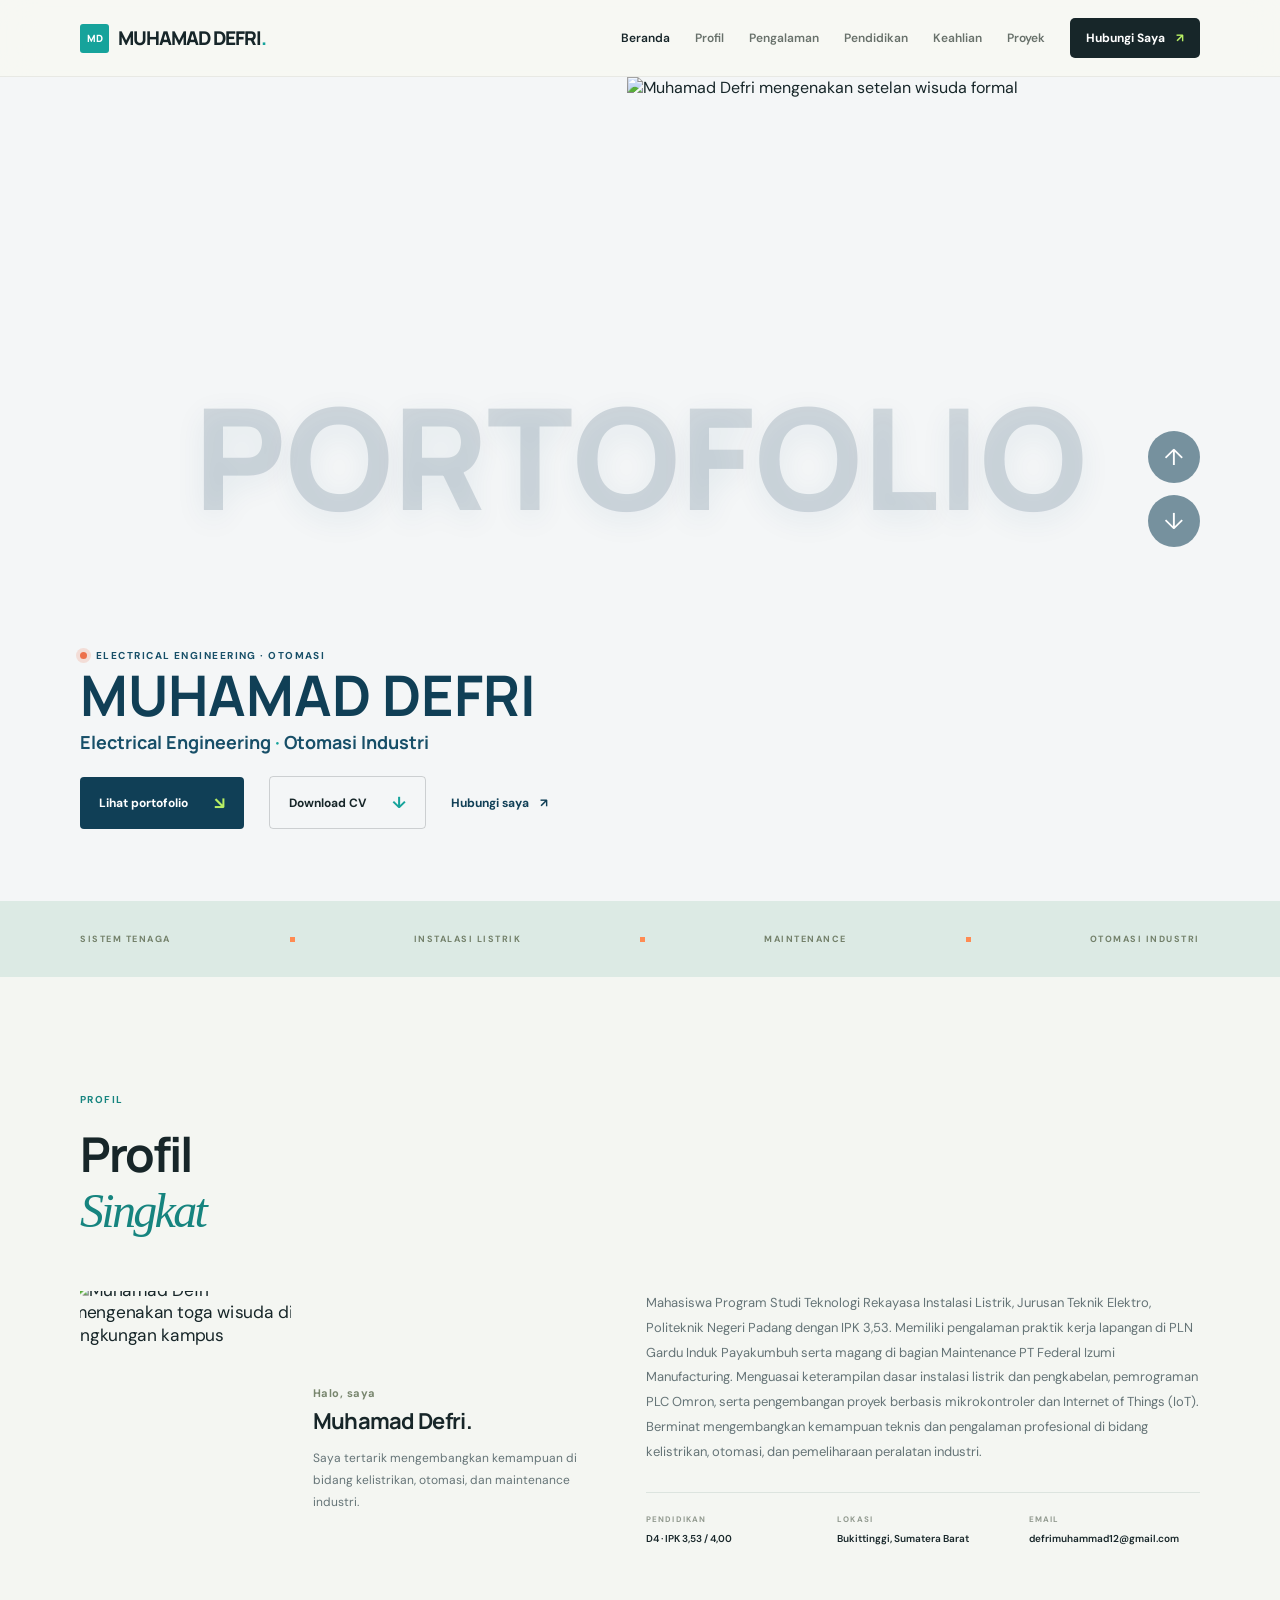
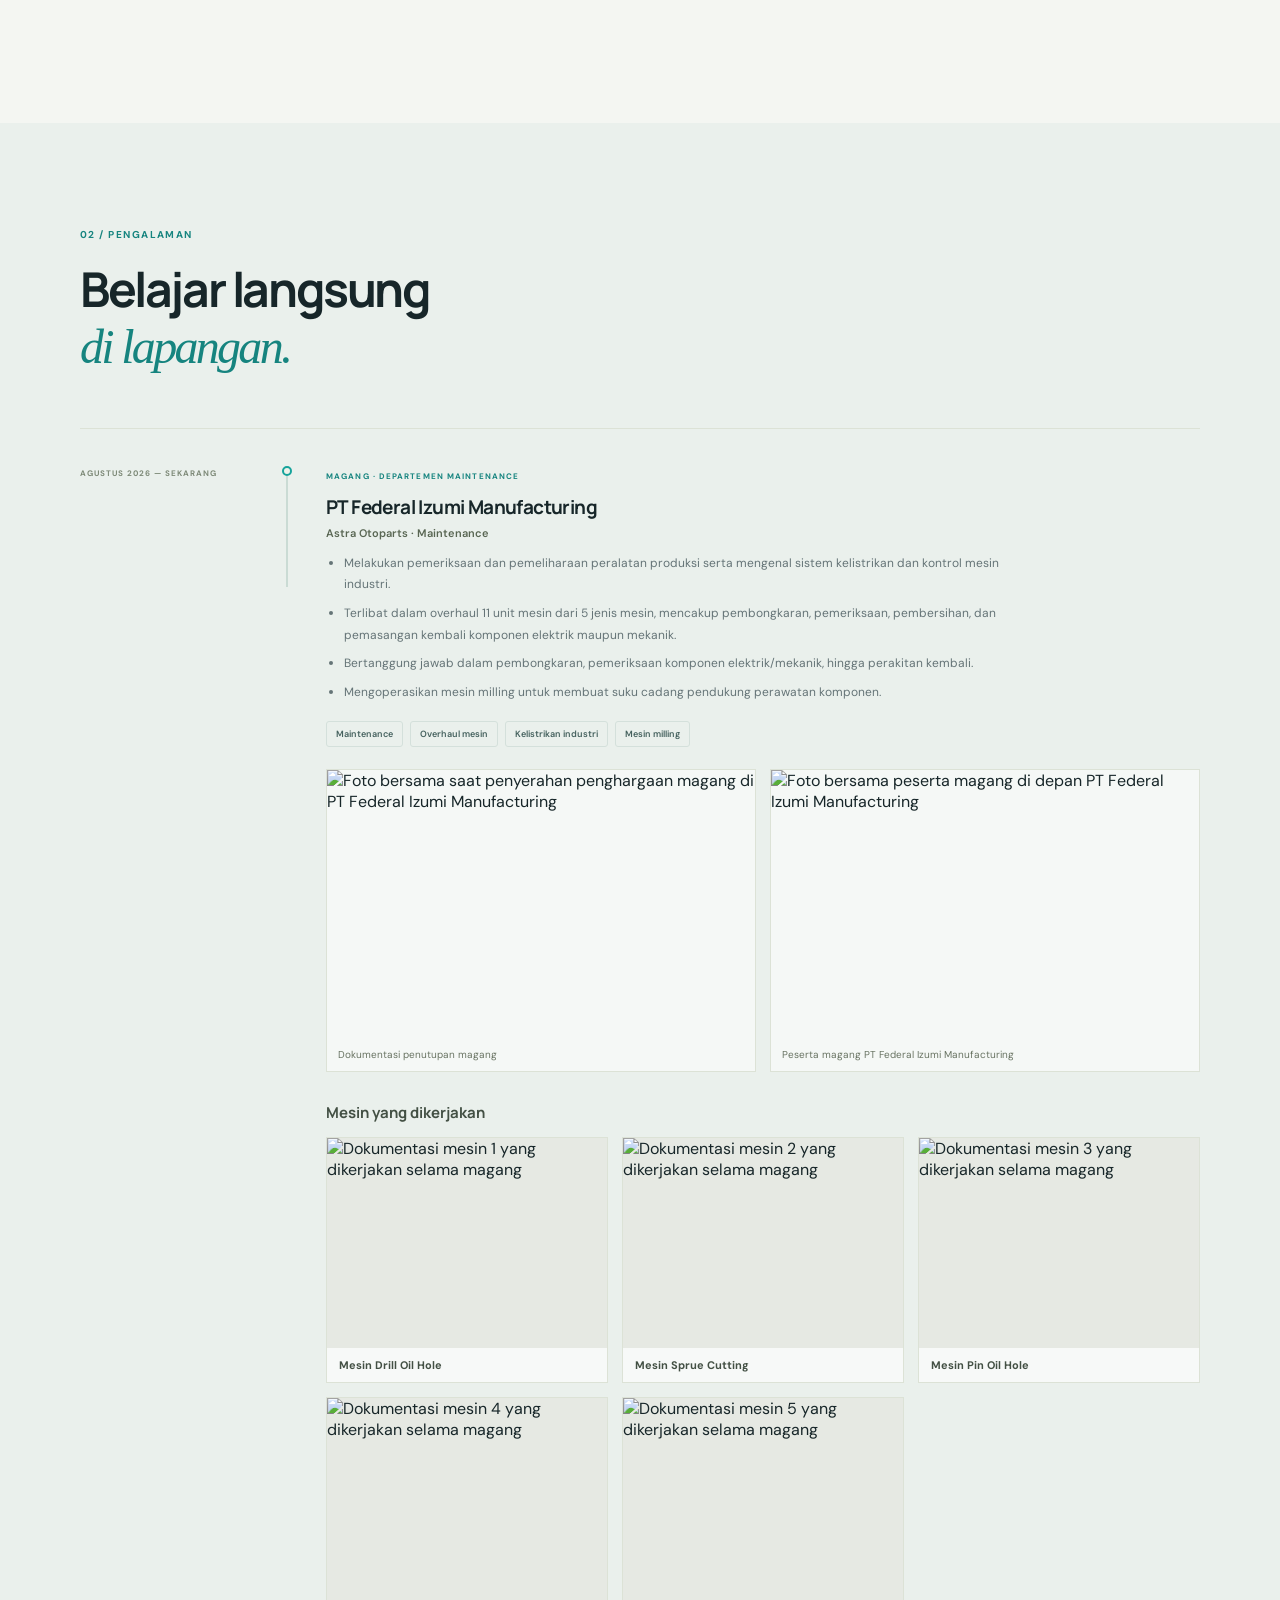
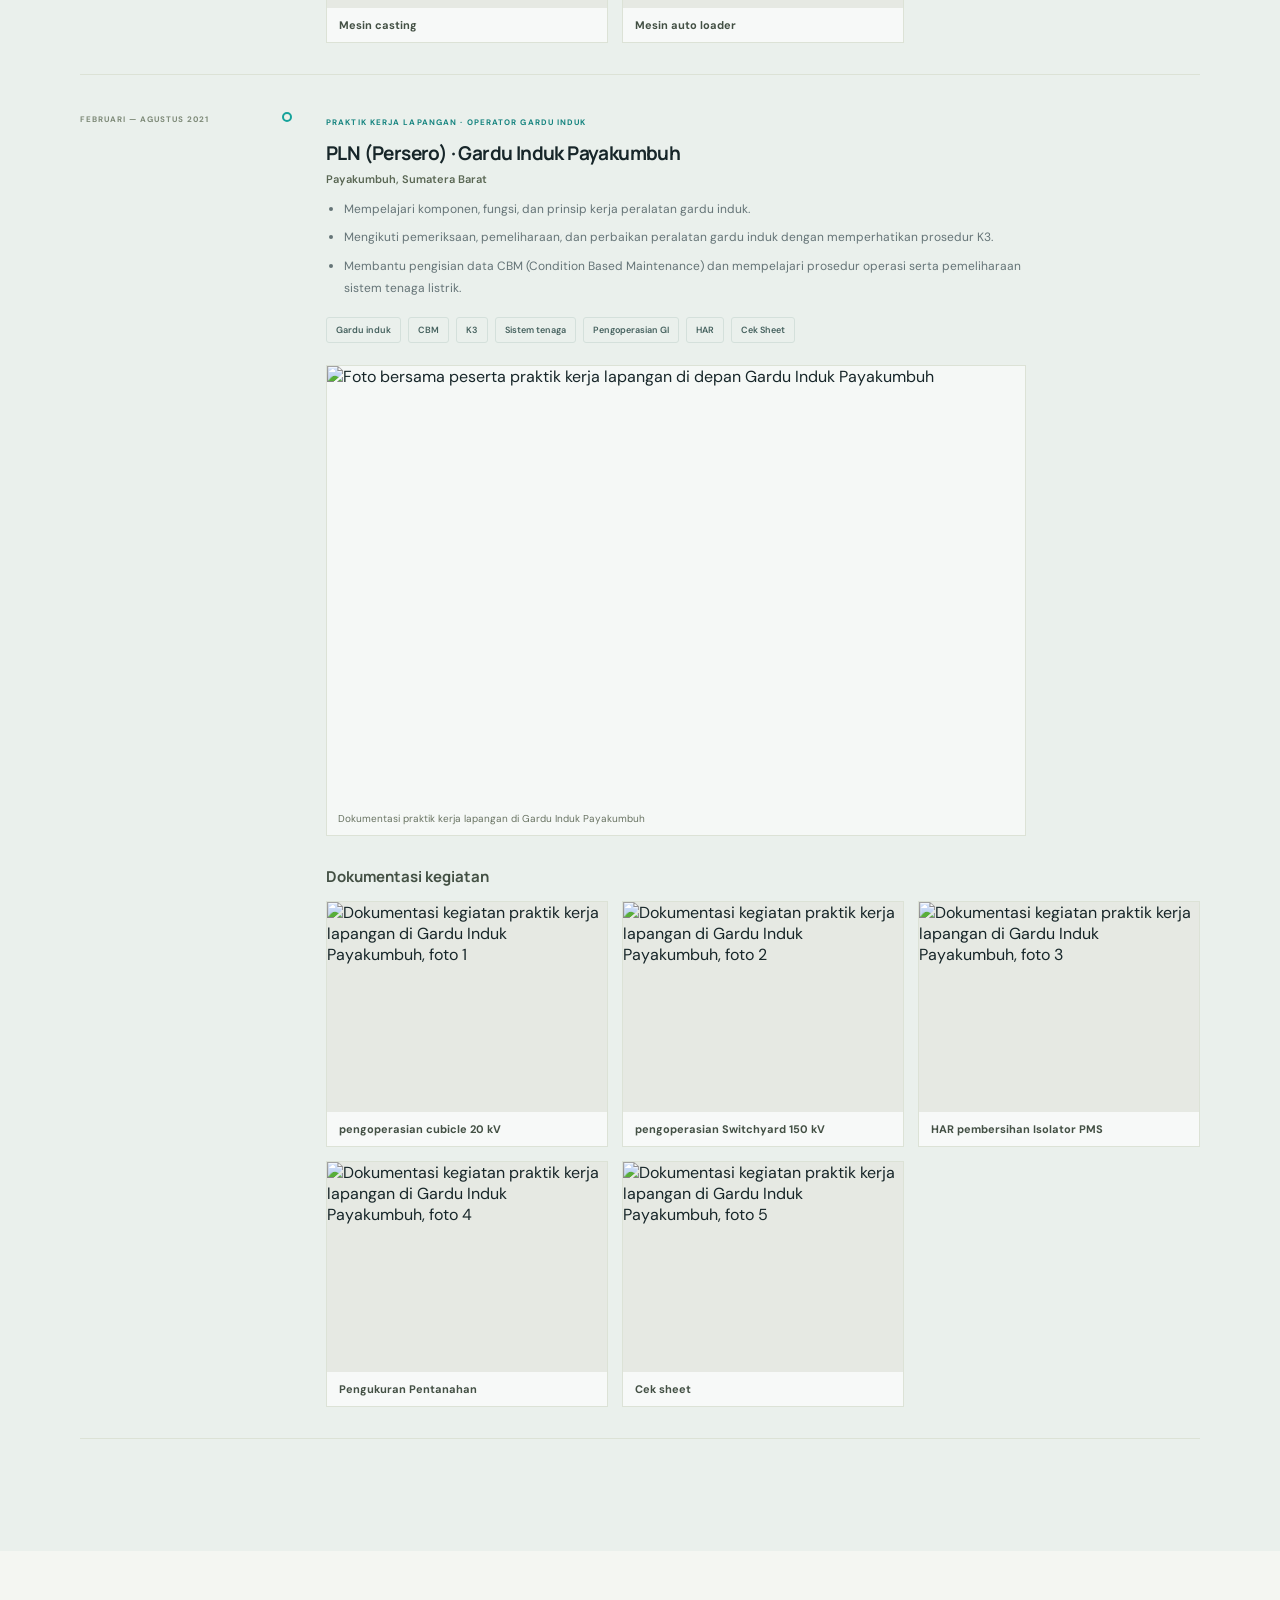
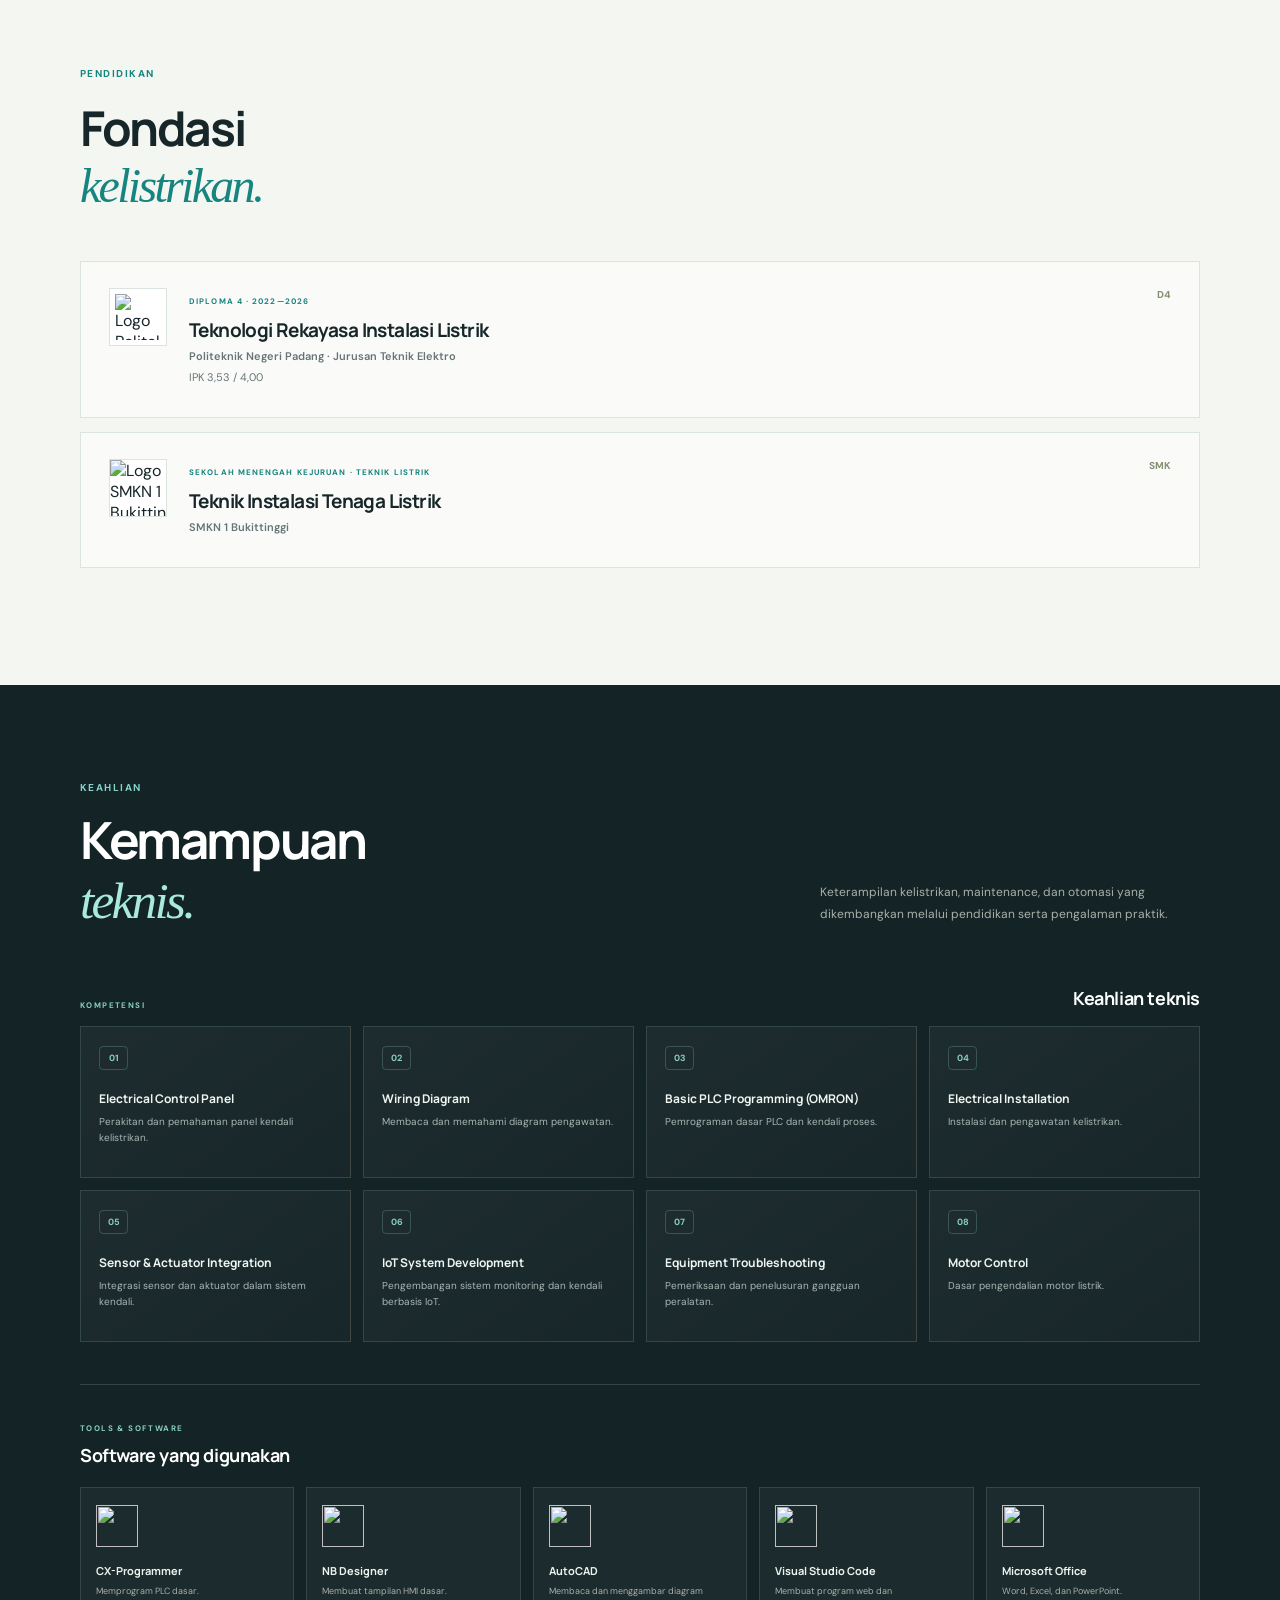
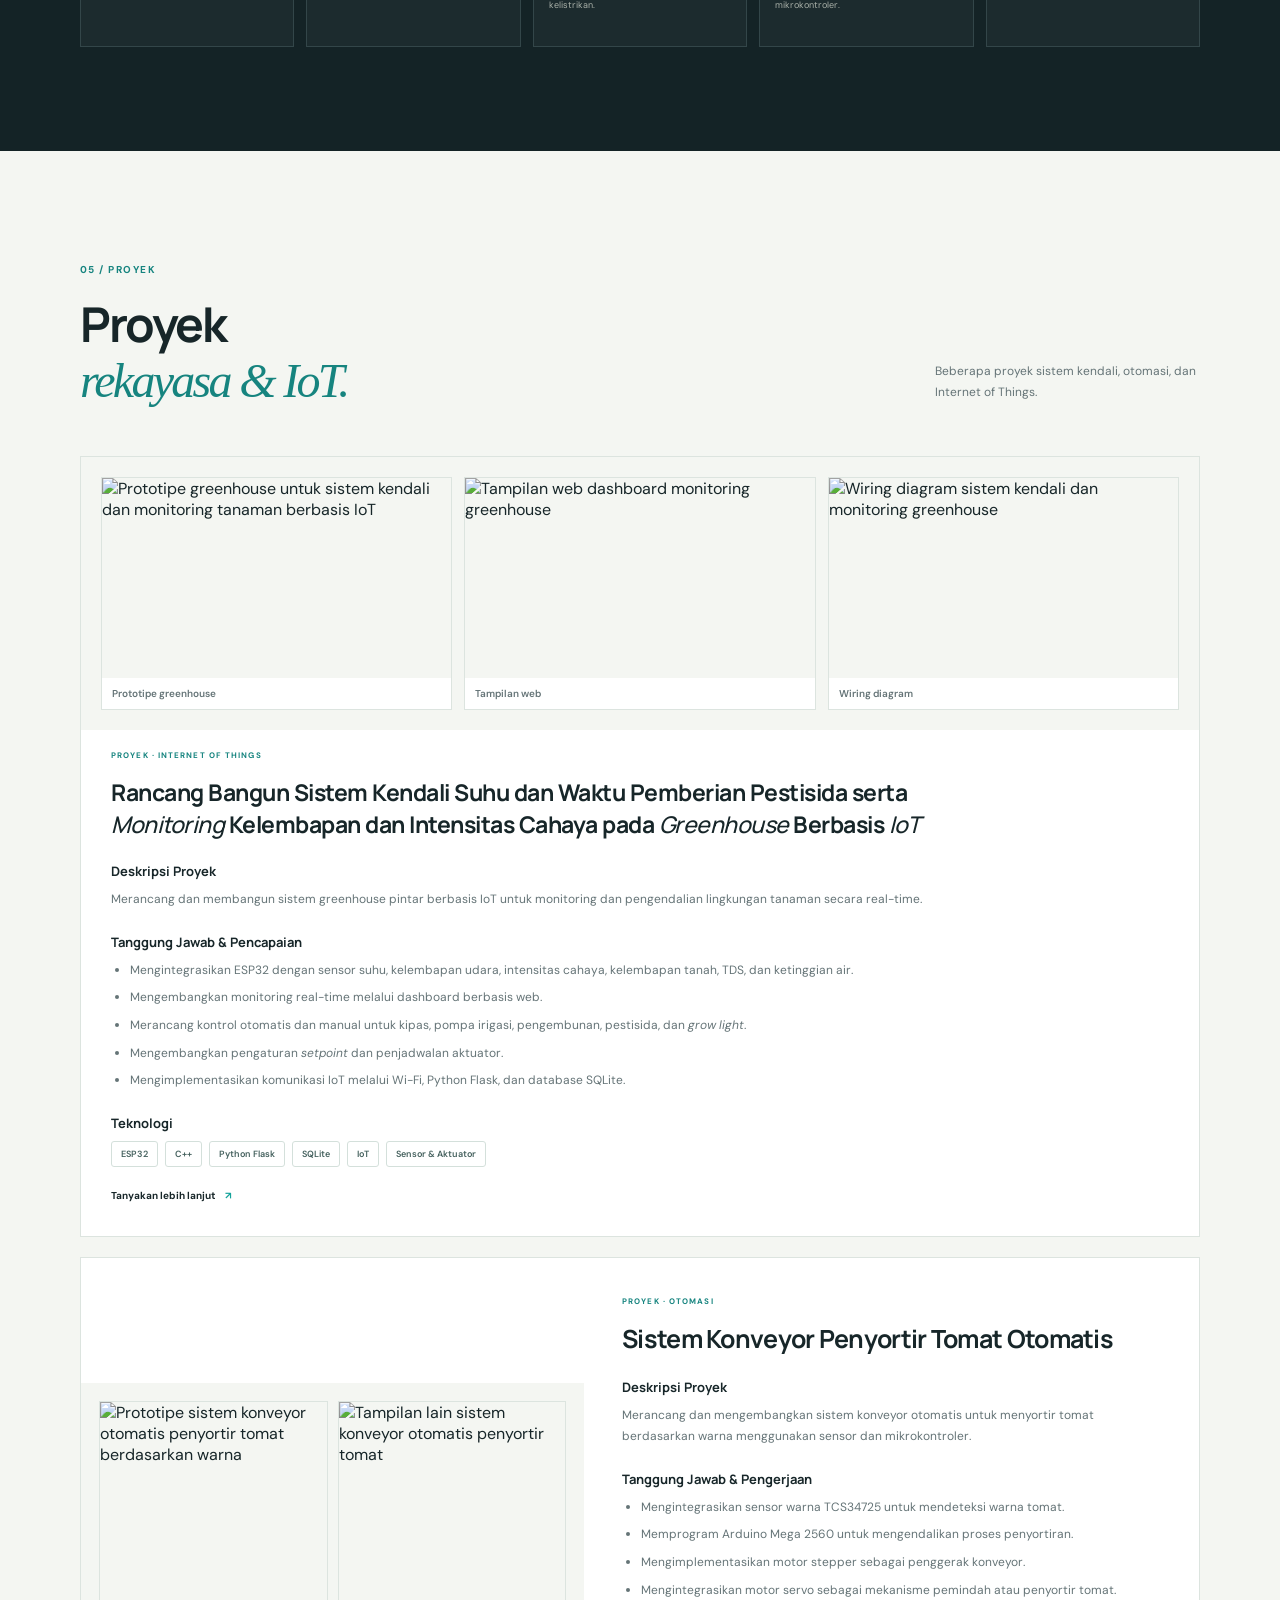
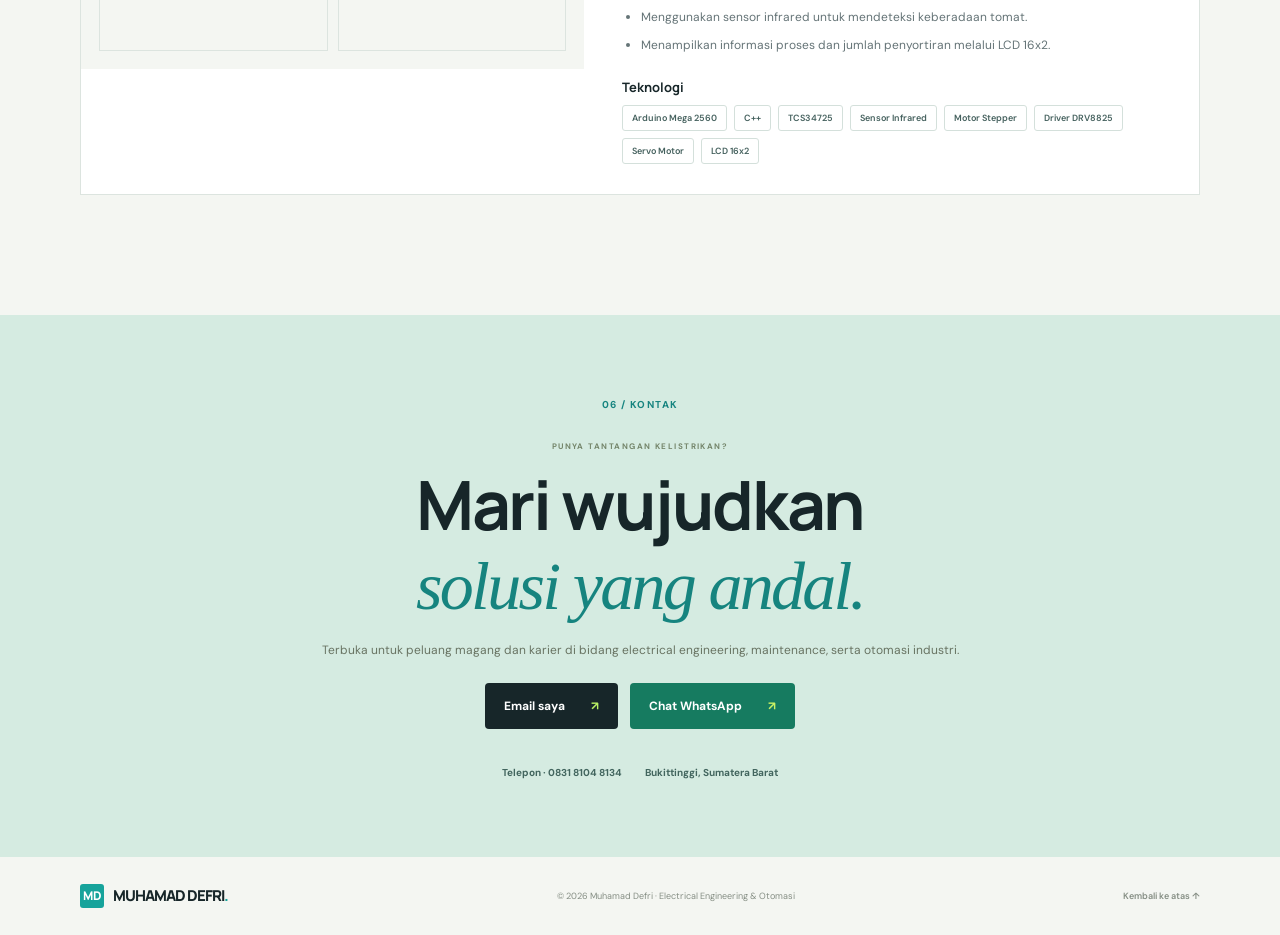
==== index.html @ bce2f865 "Add files via upload" ====
<!DOCTYPE html>
<html lang="id">
<head>
    <meta charset="UTF-8">
    <meta name="viewport" content="width=device-width, initial-scale=1.0">
    <meta name="description" content="Portofolio Muhamad Defri, mahasiswa Teknologi Rekayasa Instalasi Listrik dengan pengalaman di sistem tenaga dan maintenance industri.">
    <meta name="theme-color" content="#f4f6f2">
    <title>Muhamad Defri | Electrical Engineering & Otomasi</title>
    <link rel="preconnect" href="https://fonts.googleapis.com">
    <link rel="preconnect" href="https://fonts.gstatic.com" crossorigin>
    <link href="https://fonts.googleapis.com/css2?family=DM+Sans:wght@400;500;600;700&family=Manrope:wght@400;500;600;700;800&display=swap" rel="stylesheet">
    <link rel="stylesheet" href="style.css">
</head>
<body>
    <header class="site-header">
        <nav class="nav container" aria-label="Navigasi utama">
            <a class="brand" href="#beranda" aria-label="Muhamad Defri, beranda">
                <span class="brand-mark">MD</span>
                <span>MUHAMAD DEFRI<span class="brand-dot">.</span></span>
            </a>
            <button class="menu-toggle" type="button" aria-label="Buka menu" aria-expanded="false" aria-controls="nav-links">
                <span></span><span></span>
            </button>
            <div class="nav-links" id="nav-links">
                <a class="nav-link active" href="#beranda">Beranda</a>
                <a class="nav-link" href="#profil">Profil</a>
                <a class="nav-link" href="#pengalaman">Pengalaman</a>
                <a class="nav-link" href="#pendidikan">Pendidikan</a>
                <a class="nav-link" href="#keahlian">Keahlian</a>
                <a class="nav-link" href="#proyek">Proyek</a>
                <a class="nav-contact" href="#kontak">Hubungi Saya <span aria-hidden="true">↗</span></a>
            </div>
        </nav>
    </header>

    <main>
        <section class="hero section-anchor" id="beranda">
            <div class="hero-photo">
                <img class="hero-portrait" src="assets/muhamad-defri-beranda.png" alt="Muhamad Defri mengenakan setelan wisuda formal">
            </div>
            <span class="hero-portfolio-word" aria-hidden="true">PORTOFOLIO</span>
            <div class="container hero-grid">
                <div class="hero-copy">
                    <span class="eyebrow"><span class="status-dot"></span> ELECTRICAL ENGINEERING · OTOMASI</span>
                    <h1>Muhamad Defri</h1>
                    <p class="hero-role">Electrical Engineering <span>·</span> Otomasi Industri</p>
                    <div class="hero-actions">
                        <a class="button button-dark" href="#proyek">Lihat portofolio <span aria-hidden="true">↘</span></a>
                        <a class="button button-cv" href="assets/CV-Muhamad-Defri.pdf" download="CV-Muhamad-Defri.pdf">Download CV <span aria-hidden="true">↓</span></a>
                        <a class="text-link" href="mailto:defrimuhammad12@gmail.com">Hubungi saya <span aria-hidden="true">↗</span></a>
                    </div>
                </div>
            </div>
            <nav class="hero-controls" aria-label="Navigasi halaman">
                <a href="#beranda" aria-label="Kembali ke atas">↑</a>
                <a href="#profil" aria-label="Lanjut ke profil">↓</a>
            </nav>
        </section>

        <section class="intro-strip" aria-label="Ringkasan portfolio">
            <div class="container strip-content">
                <span>SISTEM TENAGA</span><i></i><span>INSTALASI LISTRIK</span><i></i><span>MAINTENANCE</span><i></i><span>OTOMASI INDUSTRI</span>
            </div>
        </section>

        <section class="content-section container section-anchor" id="profil">
            <div class="section-heading">
                <span class="section-index"> PROFIL</span>
                <h2>Profil<br><span>Singkat</span></h2>
            </div>
            <div class="about-content">
                <div class="about-intro">
                    <div class="about-portrait-frame">
                        <img class="about-portrait" src="assets/muhamad-defri-profil.png" alt="Muhamad Defri mengenakan toga wisuda di lingkungan kampus" loading="lazy">
                    </div>
                    <div>
                        <span class="about-greeting">Halo, saya</span>
                        <p class="about-lead">Muhamad Defri.</p>
                        <p class="about-intro-copy">Saya tertarik mengembangkan kemampuan di bidang kelistrikan, otomasi, dan maintenance industri.</p>
                    </div>
                </div>
                <div class="about-details">
                    <p>Mahasiswa Program Studi Teknologi Rekayasa Instalasi Listrik, Jurusan Teknik Elektro, Politeknik Negeri Padang dengan IPK 3,53. Memiliki pengalaman praktik kerja lapangan di PLN Gardu Induk Payakumbuh serta magang di bagian Maintenance PT Federal Izumi Manufacturing. Menguasai keterampilan dasar instalasi listrik dan pengkabelan, pemrograman PLC Omron, serta pengembangan proyek berbasis mikrokontroler dan Internet of Things (IoT). Berminat mengembangkan kemampuan teknis dan pengalaman profesional di bidang kelistrikan, otomasi, dan pemeliharaan peralatan industri.</p>
                    <div class="about-facts">
                        <div><span>PENDIDIKAN</span><strong>D4 · IPK 3,53 / 4,00</strong></div>
                        <div><span>LOKASI</span><strong>Bukittinggi, Sumatera Barat</strong></div>
                        <div><span>EMAIL</span><a href="mailto:defrimuhammad12@gmail.com">defrimuhammad12@gmail.com</a></div>
                    </div>
                </div>
            </div>
        </section>

        <section class="timeline-section section-anchor" id="pengalaman">
            <div class="container">
                <div class="section-heading">
                    <span class="section-index">02 / PENGALAMAN</span>
                    <h2>Belajar langsung<br><span>di lapangan.</span></h2>
                </div>
                <div class="timeline">
                    <article class="timeline-item">
                        <span class="timeline-date">AGUSTUS 2026 — SEKARANG</span>
                        <div class="timeline-marker"></div>
                        <div class="timeline-copy">
                            <span class="timeline-type">MAGANG · DEPARTEMEN MAINTENANCE</span>
                            <h3>PT Federal Izumi Manufacturing</h3>
                            <p class="timeline-company">Astra Otoparts · Maintenance</p>
                            <ul class="experience-list">
                                <li>Melakukan pemeriksaan dan pemeliharaan peralatan produksi serta mengenal sistem kelistrikan dan kontrol mesin industri.</li>
                                <li>Terlibat dalam overhaul 11 unit mesin dari 5 jenis mesin, mencakup pembongkaran, pemeriksaan, pembersihan, dan pemasangan kembali komponen elektrik maupun mekanik.</li>
                                <li>Bertanggung jawab dalam pembongkaran, pemeriksaan komponen elektrik/mekanik, hingga perakitan kembali.</li>
                                <li>Mengoperasikan mesin milling untuk membuat suku cadang pendukung perawatan komponen.</li>
                            </ul>
                            <div class="tag-list"><span>Maintenance</span><span>Overhaul mesin</span><span>Kelistrikan industri</span><span>Mesin milling</span></div>
                            <div class="internship-gallery" aria-label="Dokumentasi magang di PT Federal Izumi Manufacturing">
                                <figure>
                                    <img src="assets/federal-izumi-internship-award.png" alt="Foto bersama saat penyerahan penghargaan magang di PT Federal Izumi Manufacturing" loading="lazy">
                                    <figcaption>Dokumentasi penutupan magang</figcaption>
                                </figure>
                                <figure>
                                    <img src="assets/federal-izumi-internship-team.png" alt="Foto bersama peserta magang di depan PT Federal Izumi Manufacturing" loading="lazy">
                                    <figcaption>Peserta magang PT Federal Izumi Manufacturing</figcaption>
                                </figure>
                            </div>
                            <div class="machine-gallery">
                                <h4>Mesin yang dikerjakan</h4>
                                <div class="machine-gallery-grid">
                                    <figure>
                                        <img src="assets/mesin-magang-1.png" alt="Dokumentasi mesin 1 yang dikerjakan selama magang" loading="lazy">
                                        <figcaption>Mesin Drill Oil Hole</figcaption>
                                    </figure>
                                    <figure>
                                        <img src="assets/mesin-magang-2.png" alt="Dokumentasi mesin 2 yang dikerjakan selama magang" loading="lazy">
                                        <figcaption>Mesin Sprue Cutting</figcaption>
                                    </figure>
                                    <figure>
                                        <img src="assets/mesin-magang-3.png" alt="Dokumentasi mesin 3 yang dikerjakan selama magang" loading="lazy">
                                        <figcaption>Mesin Pin Oil Hole</figcaption>
                                    </figure>
                                    <figure>
                                        <img src="assets/mesin-magang-4.png" alt="Dokumentasi mesin 4 yang dikerjakan selama magang" loading="lazy">
                                        <figcaption>Mesin casting</figcaption>
                                    </figure>
                                    <figure>
                                        <img src="assets/mesin-magang-5.png" alt="Dokumentasi mesin 5 yang dikerjakan selama magang" loading="lazy">
                                        <figcaption>Mesin auto loader</figcaption>
                                    </figure>
                                </div>
                            </div>
                        </div>
                    </article>
                    <article class="timeline-item">
                        <span class="timeline-date">FEBRUARI — AGUSTUS 2021</span>
                        <div class="timeline-marker"></div>
                        <div class="timeline-copy">
                            <span class="timeline-type">PRAKTIK KERJA LAPANGAN · OPERATOR GARDU INDUK</span>
                            <h3>PLN (Persero) · Gardu Induk Payakumbuh</h3>
                            <p class="timeline-company">Payakumbuh, Sumatera Barat</p>
                            <ul class="experience-list">
                                <li>Mempelajari komponen, fungsi, dan prinsip kerja peralatan gardu induk.</li>
                                <li>Mengikuti pemeriksaan, pemeliharaan, dan perbaikan peralatan gardu induk dengan memperhatikan prosedur K3.</li>
                                <li>Membantu pengisian data CBM (Condition Based Maintenance) dan mempelajari prosedur operasi serta pemeliharaan sistem tenaga listrik.</li>
                            </ul>
                            <div class="tag-list"><span>Gardu induk</span><span>CBM</span><span>K3</span><span>Sistem tenaga</span><span>Pengoperasian GI</span><span>HAR</span><span>Cek Sheet</span></div>
                            <div class="internship-gallery internship-gallery-single" aria-label="Dokumentasi praktik kerja lapangan di Gardu Induk Payakumbuh">
                                <figure>
                                    <img src="assets/magang-gardu-induk-payakumbuh.png" alt="Foto bersama peserta praktik kerja lapangan di depan Gardu Induk Payakumbuh" loading="lazy">
                                    <figcaption>Dokumentasi praktik kerja lapangan di Gardu Induk Payakumbuh</figcaption>
                                </figure>
                            </div>
                            <div class="machine-gallery">
                                <h4>Dokumentasi kegiatan</h4>
                                <div class="machine-gallery-grid">
                                    <figure>
                                        <img src="assets/magang-gardu-induk-kegiatan-1.jpg" alt="Dokumentasi kegiatan praktik kerja lapangan di Gardu Induk Payakumbuh, foto 1" loading="lazy">
                                        <figcaption>pengoperasian cubicle 20 kV</figcaption>
                                    </figure>
                                    <figure>
                                        <img src="assets/magang-gardu-induk-kegiatan-2.png" alt="Dokumentasi kegiatan praktik kerja lapangan di Gardu Induk Payakumbuh, foto 2" loading="lazy">
                                        <figcaption>pengoperasian Switchyard 150 kV</figcaption>
                                    </figure>
                                    <figure>
                                        <img src="assets/magang-gardu-induk-kegiatan-3.png" alt="Dokumentasi kegiatan praktik kerja lapangan di Gardu Induk Payakumbuh, foto 3" loading="lazy">
                                        <figcaption>HAR pembersihan Isolator PMS </figcaption>
                                    </figure>
                                    <figure>
                                        <img src="assets/magang-gardu-induk-kegiatan-4.jpg" alt="Dokumentasi kegiatan praktik kerja lapangan di Gardu Induk Payakumbuh, foto 4" loading="lazy">
                                        <figcaption>Pengukuran Pentanahan</figcaption>
                                    </figure>
                                    <figure>
                                        <img src="assets/magang-gardu-induk-kegiatan-5.png" alt="Dokumentasi kegiatan praktik kerja lapangan di Gardu Induk Payakumbuh, foto 5" loading="lazy">
                                        <figcaption>Cek sheet </figcaption>
                                    </figure>
                                </div>
                            </div>
                        </div>
                    </article>
                </div>
            </div>
        </section>

        <section class="content-section container education-section section-anchor" id="pendidikan">
            <div class="section-heading">
                <span class="section-index"> PENDIDIKAN</span>
                <h2>Fondasi<br><span>kelistrikan.</span></h2>
            </div>
            <article class="education-card">
                <img class="education-logo education-logo-pnp" src="assets/logo-pnp.png" alt="Logo Politeknik Negeri Padang" loading="lazy">
                <div class="education-card-content">
                    <span class="timeline-type">DIPLOMA 4 · 2022—2026</span>
                    <h3>Teknologi Rekayasa Instalasi Listrik</h3>
                    <p class="timeline-company">Politeknik Negeri Padang · Jurusan Teknik Elektro</p>
                    <p>IPK 3,53 / 4,00</p>
                </div>
                <span class="education-year">D4</span>
            </article>
            <article class="education-card">
                <img class="education-logo education-logo-smk" src="assets/logo-smkn-1-bukittinggi.png" alt="Logo SMKN 1 Bukittinggi" loading="lazy">
                <div class="education-card-content">
                    <span class="timeline-type">SEKOLAH MENENGAH KEJURUAN · TEKNIK LISTRIK</span>
                    <h3>Teknik Instalasi Tenaga Listrik</h3>
                    <p class="timeline-company">SMKN 1 Bukittinggi</p>
                </div>
                <span class="education-year">SMK</span>
            </article>
        </section>

        <section class="skills-section section-anchor" id="keahlian">
            <div class="container skills-layout">
                <div class="section-heading">
                    <span class="section-index">KEAHLIAN</span>
                    <h2>Kemampuan<br><span>teknis.</span></h2>
                    <p class="skills-intro">Keterampilan kelistrikan, maintenance, dan otomasi yang dikembangkan melalui pendidikan serta pengalaman praktik.</p>
                </div>
                <div class="skills-category">
                    <div class="skills-category-heading">
                        <span class="software-kicker">KOMPETENSI</span>
                        <h3>Keahlian teknis</h3>
                    </div>
                <div class="skills-grid">
                    <article class="skill-card"><span class="skill-number">01</span><div><h3>Electrical Control Panel</h3><p>Perakitan dan pemahaman panel kendali kelistrikan.</p></div></article>
                    <article class="skill-card"><span class="skill-number">02</span><div><h3>Wiring Diagram</h3><p>Membaca dan memahami diagram pengawatan.</p></div></article>
                    <article class="skill-card"><span class="skill-number">03</span><div><h3>Basic PLC Programming (OMRON)</h3><p>Pemrograman dasar PLC dan kendali proses.</p></div></article>
                    <article class="skill-card"><span class="skill-number">04</span><div><h3>Electrical Installation</h3><p>Instalasi dan pengawatan kelistrikan.</p></div></article>
                    <article class="skill-card"><span class="skill-number">05</span><div><h3>Sensor &amp; Actuator Integration</h3><p>Integrasi sensor dan aktuator dalam sistem kendali.</p></div></article>
                    <article class="skill-card"><span class="skill-number">06</span><div><h3>IoT System Development</h3><p>Pengembangan sistem monitoring dan kendali berbasis IoT.</p></div></article>
                    <article class="skill-card"><span class="skill-number">07</span><div><h3>Equipment Troubleshooting</h3><p>Pemeriksaan dan penelusuran gangguan peralatan.</p></div></article>
                    <article class="skill-card"><span class="skill-number">08</span><div><h3>Motor Control</h3><p>Dasar pengendalian motor listrik.</p></div></article>
                </div>
                </div>
                <div class="software-section">
                    <span class="software-kicker">TOOLS &amp; SOFTWARE</span>
                    <h3>Software yang digunakan</h3>
                    <div class="software-tools-grid">
                        <article class="software-card">
                            <img src="assets/software-cx-programmer.svg" alt="" aria-hidden="true" loading="lazy">
                            <h4>CX-Programmer</h4>
                            <p>Memprogram PLC dasar.</p>
                        </article>
                        <article class="software-card">
                            <img src="assets/software-nb-designer.svg" alt="" aria-hidden="true" loading="lazy">
                            <h4>NB Designer</h4>
                            <p>Membuat tampilan HMI dasar.</p>
                        </article>
                        <article class="software-card">
                            <img src="assets/software-autocad.svg" alt="" aria-hidden="true" loading="lazy">
                            <h4>AutoCAD</h4>
                            <p>Membaca dan menggambar diagram kelistrikan.</p>
                        </article>
                        <article class="software-card">
                            <img src="assets/software-vscode.svg" alt="" aria-hidden="true" loading="lazy">
                            <h4>Visual Studio Code</h4>
                            <p>Membuat program web dan mikrokontroler.</p>
                        </article>
                        <article class="software-card">
                            <img src="assets/software-microsoft-office.svg" alt="" aria-hidden="true" loading="lazy">
                            <h4>Microsoft Office</h4>
                            <p>Word, Excel, dan PowerPoint.</p>
                        </article>
                    </div>
                </div>
            </div>
        </section>

        <section class="content-section container projects-section section-anchor" id="proyek">
            <div class="projects-heading">
                <div class="section-heading">
                    <span class="section-index">05 / PROYEK</span>
                    <h2>Proyek<br><span>rekayasa & IoT.</span></h2>
                </div>
                <p>Beberapa proyek sistem kendali, otomasi, dan Internet of Things.</p>
            </div>
            <article class="project-card project-card-greenhouse">
                <div class="project-photo-gallery" aria-label="Dokumentasi proyek greenhouse berbasis IoT">
                    <figure>
                        <img src="assets/proyek-greenhouse-iot.png" alt="Prototipe greenhouse untuk sistem kendali dan monitoring tanaman berbasis IoT" loading="lazy">
                        <figcaption>Prototipe greenhouse</figcaption>
                    </figure>
                    <figure>
                        <img src="assets/proyek-greenhouse-dashboard.png" alt="Tampilan web dashboard monitoring greenhouse" loading="lazy">
                        <figcaption>Tampilan web</figcaption>
                    </figure>
                    <figure>
                        <img src="assets/proyek-greenhouse-wiring-diagram.png" alt="Wiring diagram sistem kendali dan monitoring greenhouse" loading="lazy">
                        <figcaption>Wiring diagram</figcaption>
                    </figure>
                </div>
                <div class="project-info">
                    <span class="timeline-type">PROYEK · INTERNET OF THINGS</span>
                    <h3 class="project-title-long">Rancang Bangun Sistem Kendali Suhu dan Waktu Pemberian Pestisida serta <em>Monitoring</em> Kelembapan dan Intensitas Cahaya pada <em>Greenhouse</em> Berbasis <em>IoT</em></h3>
                    <h4 class="project-detail-heading">Deskripsi Proyek</h4>
                    <p class="project-description">Merancang dan membangun sistem greenhouse pintar berbasis IoT untuk monitoring dan pengendalian lingkungan tanaman secara real-time.</p>
                    <h4 class="project-detail-heading">Tanggung Jawab &amp; Pencapaian</h4>
                    <ul class="project-responsibilities">
                        <li>Mengintegrasikan ESP32 dengan sensor suhu, kelembapan udara, intensitas cahaya, kelembapan tanah, TDS, dan ketinggian air.</li>
                        <li>Mengembangkan monitoring real-time melalui dashboard berbasis web.</li>
                        <li>Merancang kontrol otomatis dan manual untuk kipas, pompa irigasi, pengembunan, pestisida, dan <em>grow light</em>.</li>
                        <li>Mengembangkan pengaturan <em>setpoint</em> dan penjadwalan aktuator.</li>
                        <li>Mengimplementasikan komunikasi IoT melalui Wi-Fi, Python Flask, dan database SQLite.</li>
                    </ul>
                    <h4 class="project-detail-heading">Teknologi</h4>
                    <div class="tag-list"><span>ESP32</span><span>C++</span><span>Python Flask</span><span>SQLite</span><span>IoT</span><span>Sensor &amp; Aktuator</span></div>
                    <a class="project-link" href="mailto:defrimuhammad12@gmail.com">Tanyakan lebih lanjut <span aria-hidden="true">↗</span></a>
                </div>
            </article>
            <article class="project-card project-card-conveyor">
                <div class="project-photo-gallery" aria-label="Dokumentasi proyek conveyor pemisah tomat">
                    <img src="assets/proyek-conveyor-tomat-1.png" alt="Prototipe sistem konveyor otomatis penyortir tomat berdasarkan warna" loading="lazy">
                    <img src="assets/proyek-conveyor-tomat-2.png" alt="Tampilan lain sistem konveyor otomatis penyortir tomat" loading="lazy">
                </div>
                <div class="project-info">
                    <span class="timeline-type">PROYEK · OTOMASI</span>
                    <h3>Sistem Konveyor Penyortir Tomat Otomatis</h3>
                    <h4 class="project-detail-heading">Deskripsi Proyek</h4>
                    <p class="project-description">Merancang dan mengembangkan sistem konveyor otomatis untuk menyortir tomat berdasarkan warna menggunakan sensor dan mikrokontroler.</p>
                    <h4 class="project-detail-heading">Tanggung Jawab &amp; Pengerjaan</h4>
                    <ul class="project-responsibilities">
                        <li>Mengintegrasikan sensor warna TCS34725 untuk mendeteksi warna tomat.</li>
                        <li>Memprogram Arduino Mega 2560 untuk mengendalikan proses penyortiran.</li>
                        <li>Mengimplementasikan motor stepper sebagai penggerak konveyor.</li>
                        <li>Mengintegrasikan motor servo sebagai mekanisme pemindah atau penyortir tomat.</li>
                        <li>Menggunakan sensor infrared untuk mendeteksi keberadaan tomat.</li>
                        <li>Menampilkan informasi proses dan jumlah penyortiran melalui LCD 16x2.</li>
                    </ul>
                    <h4 class="project-detail-heading">Teknologi</h4>
                    <div class="tag-list"><span>Arduino Mega 2560</span><span>C++</span><span>TCS34725</span><span>Sensor Infrared</span><span>Motor Stepper</span><span>Driver DRV8825</span><span>Servo Motor</span><span>LCD 16x2</span></div>
                </div>
            </article>
        </section>

        <section class="contact-section section-anchor" id="kontak">
            <div class="container contact-inner">
                <span class="section-index">06 / KONTAK</span>
                <p class="contact-kicker">PUNYA TANTANGAN KELISTRIKAN?</p>
                <h2>Mari wujudkan<br><span>solusi yang andal.</span></h2>
                <p class="contact-description">Terbuka untuk peluang magang dan karier di bidang electrical engineering, maintenance, serta otomasi industri.</p>
                <div class="contact-actions">
                    <a class="button button-light" href="mailto:defrimuhammad12@gmail.com">Email saya <span aria-hidden="true">↗</span></a>
                    <a class="button button-whatsapp" href="https://wa.me/6283181048134?text=Halo%20Muhamad%20Defri%2C%20saya%20menghubungi%20Anda%20melalui%20portofolio." target="_blank" rel="noopener noreferrer">Chat WhatsApp <span aria-hidden="true">↗</span></a>
                </div>
                <div class="contact-socials">
                    <a href="tel:+6283181048134">Telepon · 0831 8104 8134</a>
                    <span>Bukittinggi, Sumatera Barat</span>
                </div>
            </div>
        </section>
    </main>

    <footer class="site-footer">
        <div class="container footer-content">
            <a class="brand footer-brand" href="#beranda"><span class="brand-mark">MD</span><span>MUHAMAD DEFRI<span class="brand-dot">.</span></span></a>
            <span>© <span id="current-year">2026</span> Muhamad Defri · Electrical Engineering & Otomasi</span>
            <a href="#beranda">Kembali ke atas ↑</a>
        </div>
    </footer>
    <script src="script.js"></script>
</body>
</html>
---- style.css ----
:root {
    color-scheme: light;
    --ink: #202722;
    --muted: #737c75;
    --paper: #f7f8f4;
    --white: #fff;
    --green: #c9f064;
    --green-dark: #405d2b;
    --line: #e2e6de;
    --serif: Georgia, "Times New Roman", serif;
    --sans: "DM Sans", sans-serif;
    --display: "Manrope", sans-serif;
}

* { box-sizing: border-box; }
html { scroll-behavior: smooth; scroll-padding-top: 92px; }
body { margin: 0; background: var(--paper); color: var(--ink); font-family: var(--sans); -webkit-font-smoothing: antialiased; }
a { color: inherit; text-decoration: none; }
button { font: inherit; }
.container { width: min(1120px, calc(100% - 64px)); margin: 0 auto; }
.section-anchor { scroll-margin-top: 90px; }

.site-header { position: sticky; top: 0; z-index: 20; background: rgba(247, 248, 244, .92); border-bottom: 1px solid rgba(32, 39, 34, .07); backdrop-filter: blur(16px); }
.nav { height: 76px; display: flex; align-items: center; justify-content: space-between; }
.brand { display: inline-flex; align-items: center; gap: 9px; font-family: var(--display); font-size: 19px; font-weight: 800; letter-spacing: -1px; }
.brand-mark { width: 29px; height: 29px; display: grid; place-items: center; border-radius: 9px; background: var(--green); font-size: 15px; }
.brand-dot { color: #7da933; }
.nav-links { display: flex; align-items: center; gap: 25px; }
.nav-link { color: #68716a; font-size: 12px; font-weight: 600; transition: color .2s ease; }
.nav-link:hover, .nav-link.active { color: var(--ink); }
.nav-contact { padding: 12px 16px; border-radius: 5px; background: var(--ink); color: var(--white); font-size: 12px; font-weight: 700; transition: background .2s ease, transform .2s ease; }
.nav-contact:hover, .button:hover { background: #3d493f; transform: translateY(-2px); }
.nav-contact span { margin-left: 8px; color: var(--green); }
.menu-toggle { display: none; }

.hero { position: relative; min-height: 660px; display: flex; align-items: center; overflow: hidden; }
.hero::before { position: absolute; z-index: -1; top: 55px; right: -100px; width: 520px; height: 520px; border-radius: 50%; background: #edf1e4; content: ""; }
.hero-grid { display: grid; grid-template-columns: 1.1fr .9fr; gap: 70px; align-items: center; padding: 64px 0 82px; }
.hero-copy { max-width: 680px; padding-bottom: 12px; }
.eyebrow, .section-index, .timeline-type, .timeline-date, .profile-topline, .art-caption, .contact-kicker { font-size: 10px; font-weight: 700; letter-spacing: 1.45px; }
.eyebrow { display: inline-flex; align-items: center; gap: 9px; color: #64745a; }
.status-dot { width: 7px; height: 7px; border-radius: 50%; background: #75ad33; box-shadow: 0 0 0 4px rgba(117, 173, 51, .13); }
h1, h2, h3, p { margin-top: 0; }
.hero h1 { margin: 24px 0 20px; font-family: var(--display); font-size: clamp(42px, 5vw, 63px); line-height: 1.12; letter-spacing: -3.3px; font-weight: 700; }
.hero-role { margin: -5px 0 18px; font-family: var(--display); font-size: 18px; font-weight: 700; }
.hero-role span { color: var(--accent); }
.name-highlight { color: #7ca039; }
.serif-accent, .section-heading h2 span, .contact-inner h2 span { font-family: var(--serif); font-weight: 400; font-style: italic; letter-spacing: -2.7px; }
.hero-description { max-width: 475px; color: var(--muted); font-size: 14px; line-height: 1.85; }
.hero-description strong { color: var(--ink); }
.hero-actions { display: flex; align-items: center; gap: 25px; margin-top: 31px; }
.button { display: inline-flex; align-items: center; gap: 26px; padding: 15px 19px; border-radius: 4px; font-size: 12px; font-weight: 700; transition: background .2s ease, transform .2s ease; }
.button-dark { background: var(--ink); color: var(--white); }
.button-dark span { color: var(--green); font-size: 17px; }
.button-cv { border: 1px solid rgba(22, 38, 41, .18); background: transparent; color: var(--ink); }
.button-cv span { color: var(--accent); font-size: 16px; }
.button-cv:hover { background: rgba(22, 163, 155, .1); }
.text-link { font-size: 12px; font-weight: 700; }
.text-link span { margin-left: 8px; }
.hero-social { display: flex; gap: 19px; align-items: center; margin-top: 58px; color: #929a92; font-size: 10px; }
.hero-social a { color: #49544a; font-weight: 700; }
.hero-social a span { color: #8da75d; }
.hero-visual { min-height: 440px; position: relative; display: grid; place-items: center; }
.visual-orbit { position: absolute; border: 1px solid rgba(111, 143, 76, .15); border-radius: 50%; }
.orbit-one { width: 410px; height: 410px; }
.orbit-two { width: 490px; height: 490px; }
.profile-card { position: relative; z-index: 1; width: 310px; padding: 16px; background: var(--white); box-shadow: 0 25px 65px rgba(40, 50, 38, .12); transform: rotate(2deg); }
.profile-topline { display: flex; justify-content: space-between; color: #8a928a; font-size: 8px; letter-spacing: 1px; }
.profile-placeholder { height: 326px; margin-top: 14px; display: flex; flex-direction: column; align-items: center; justify-content: center; color: #3f5738; background: linear-gradient(150deg, #d7e0cb, #b4c69f); }
.profile-placeholder > span { font-family: var(--display); font-size: 80px; font-weight: 800; letter-spacing: -8px; }
.profile-placeholder small { margin-top: 2px; font-size: 8px; font-weight: 700; letter-spacing: 1.7px; }
.profile-caption { display: flex; justify-content: space-between; align-items: center; padding: 14px 2px 0; }
.profile-caption div { display: grid; gap: 4px; }
.profile-caption strong { font-family: var(--display); font-size: 14px; }
.profile-caption div span { color: var(--muted); font-size: 10px; }
.arrow-circle { width: 29px; height: 29px; display: grid; place-items: center; border: 1px solid var(--line); border-radius: 50%; }
.floating-note { position: absolute; z-index: 2; display: flex; align-items: center; gap: 10px; padding: 12px 15px; background: var(--white); box-shadow: 0 10px 25px rgba(40, 50, 38, .09); font-size: 9px; line-height: 1.55; color: #7c857d; }
.floating-note strong { color: var(--ink); font-size: 10px; }
.note-location { top: 78px; left: -8px; }
.note-focus { right: -20px; bottom: 65px; }
.note-icon { color: #74964a; font-size: 22px; }
.note-sparkle { color: #88aa4c; font-size: 20px; }
.scroll-cue { position: absolute; bottom: 28px; left: max(32px, calc((100% - 1120px) / 2)); display: inline-flex; gap: 10px; align-items: center; color: #9aa198; font-size: 8px; letter-spacing: 1.35px; }
.scroll-cue span { width: 19px; height: 29px; border: 1px solid #aab2a5; border-radius: 11px; position: relative; }
.scroll-cue span::after { position: absolute; top: 5px; left: 8px; width: 2px; height: 5px; background: #7b8c70; border-radius: 2px; content: ""; }
.intro-strip { background: #e9eee2; }
.strip-content { min-height: 76px; display: flex; align-items: center; justify-content: space-between; gap: 20px; color: #73806a; font-size: 9px; font-weight: 700; letter-spacing: 1.5px; }
.strip-content i { width: 5px; height: 5px; border-radius: 50%; background: #91aa6c; }

.content-section { padding-top: 116px; padding-bottom: 116px; }
.section-heading { flex: 0 0 36%; }
.section-index { display: block; margin-bottom: 20px; color: #7c9663; }
.section-heading h2, .contact-inner h2 { margin-bottom: 0; font-family: var(--display); font-size: clamp(36px, 4vw, 48px); line-height: 1.15; letter-spacing: -2.4px; }
.section-heading h2 span { color: #839b68; }
.about-content { display: grid; grid-template-columns: .95fr 1.05fr; gap: 64px; margin-top: 53px; align-items: start; }
.about-intro { display: grid; grid-template-columns: minmax(110px, 42%) 1fr; gap: 22px; align-items: center; }
.about-portrait-frame { width: 100%; aspect-ratio: 2 / 3; overflow: hidden; background: transparent; }
.about-portrait { display: block; width: 100%; height: 100%; object-fit: cover; object-position: center; transform: scale(1.08); }
.about-greeting { display: block; margin-bottom: 7px; color: #78866e; font-size: 11px; font-weight: 700; letter-spacing: .5px; }
.about-lead { max-width: 350px; margin: 0; font-family: var(--display); font-size: 22px; line-height: 1.35; font-weight: 700; letter-spacing: -.7px; }
.about-intro-copy { margin: 12px 0 0; color: var(--muted); font-size: 12px; line-height: 1.8; }
.about-details > p { max-width: 570px; margin-bottom: 28px; color: var(--muted); font-size: 13px; line-height: 1.9; }
.about-facts { display: grid; grid-template-columns: repeat(3, 1fr); gap: 20px; padding-top: 21px; border-top: 1px solid var(--line); }
.about-facts div { display: grid; gap: 8px; }
.about-facts span { color: #91998f; font-size: 8px; font-weight: 700; letter-spacing: 1.2px; }
.about-facts strong, .about-facts a { font-size: 10px; font-weight: 600; }

.timeline-section { padding: 105px 0 112px; background: #eef1e9; }
.timeline { margin-top: 54px; border-top: 1px solid #dce2d6; }
.timeline-item { display: grid; grid-template-columns: 180px 22px 1fr; gap: 22px; padding: 34px 0 31px; border-bottom: 1px solid #dce2d6; }
.timeline-date { padding-top: 5px; color: #7d8977; font-size: 8px; letter-spacing: 1px; }
.timeline-marker { position: relative; width: 10px; height: 10px; margin-top: 3px; border: 2px solid #7c9b57; border-radius: 50%; background: #eef1e9; }
.timeline-marker::after { position: absolute; top: 8px; left: 2px; width: 2px; height: calc(100% + 105px); background: #d6dfcd; content: ""; }
.timeline-item:last-child .timeline-marker::after { display: none; }
.timeline-type { color: #87917e; font-size: 8px; letter-spacing: 1.1px; }
.timeline-copy h3, .education-card h3 { margin: 10px 0 6px; font-family: var(--display); font-size: 19px; letter-spacing: -.6px; }
.timeline-company { margin-bottom: 13px; color: #596653; font-size: 11px; font-weight: 600; }
.timeline-copy > p:not(.timeline-company) { max-width: 650px; margin-bottom: 17px; color: var(--muted); font-size: 12px; line-height: 1.8; }
.experience-list { max-width: 720px; margin: 0 0 18px; padding-left: 18px; color: var(--muted); font-size: 12px; line-height: 1.8; }
.experience-list li + li { margin-top: 7px; }
.tag-list { display: flex; flex-wrap: wrap; gap: 7px; }
.tag-list span { padding: 6px 9px; border: 1px solid #dfe4da; border-radius: 3px; color: #64715d; font-size: 9px; font-weight: 600; }
.internship-gallery { display: grid; grid-template-columns: repeat(2, minmax(0, 1fr)); gap: 14px; margin-top: 22px; }
.internship-gallery-single { grid-template-columns: minmax(0, 1fr); max-width: 700px; }
.internship-gallery figure { min-width: 0; margin: 0; overflow: hidden; border: 1px solid #dce2d6; background: rgba(255,255,255,.55); }
.internship-gallery img { display: block; width: 100%; aspect-ratio: 16 / 10; object-fit: cover; }
.internship-gallery figcaption { padding: 9px 11px; color: #687362; font-size: 10px; line-height: 1.5; }
.machine-gallery { margin-top: 30px; }
.machine-gallery h4 { margin: 0 0 14px; color: #435044; font-family: var(--display); font-size: 15px; }
.machine-gallery-grid { display: grid; grid-template-columns: repeat(3, minmax(0, 1fr)); gap: 14px; }
.machine-gallery-grid figure { min-width: 0; margin: 0; overflow: hidden; border: 1px solid #dce2d6; background: rgba(255,255,255,.65); }
.machine-gallery-grid img { display: block; width: 100%; aspect-ratio: 4 / 3; object-fit: contain; background: #e6e9e3; }
.machine-gallery-grid figcaption { padding: 10px 12px; color: #435044; font-size: 11px; font-weight: 700; }
.education-section { padding-bottom: 117px; }
.education-card { display: flex; align-items: flex-start; gap: 22px; margin-top: 48px; padding: 26px 28px; border: 1px solid var(--line); background: rgba(255,255,255,.54); }
.education-card + .education-card { margin-top: 14px; }
.education-logo { width: 58px; height: 58px; flex: 0 0 auto; }
.education-logo { padding: 5px; border: 1px solid var(--line); background: var(--white); object-fit: contain; }
.education-logo-pnp { object-fit: contain; }
.education-logo-smk { padding: 0; object-fit: contain; }
.education-card-content { min-width: 0; flex: 1; }
.education-card h3 { margin-top: 8px; }
.education-card p { margin-bottom: 7px; color: var(--muted); font-size: 11px; }
.education-divider { margin: 0 6px; color: #aab1a6; }
.education-year { margin-left: auto; color: #82906f; font-size: 10px; font-weight: 700; white-space: nowrap; }

.skills-section { padding: 105px 0 112px; background: #202722; color: var(--white); }
.skills-layout { display: grid; grid-template-columns: .75fr 1.25fr; gap: 75px; align-items: start; }
.skills-section .section-index { color: #afca7a; }
.skills-section .section-heading h2 span { color: #c1df79; }
.skills-intro { max-width: 290px; margin: 22px 0 0; color: #a9b0a8; font-size: 12px; line-height: 1.8; }
.skills-grid { display: grid; grid-template-columns: 1fr 1fr; border-top: 1px solid #414841; }
.skill-card { min-height: 154px; display: flex; gap: 15px; padding: 22px 16px 20px 0; border-bottom: 1px solid #414841; }
.skill-card:nth-child(odd) { border-right: 1px solid #414841; }
.skill-card:nth-child(even) { padding-left: 20px; }
.skill-number { color: #a8c56d; font-size: 9px; font-weight: 700; }
.skill-card h3 { margin: 0 0 8px; font-family: var(--display); font-size: 14px; }
.skill-card p { max-width: 210px; margin: 0; color: #a9b0a8; font-size: 10px; line-height: 1.7; }
.skill-arrow { margin-left: auto; color: #91a775; }
.skills-grid > .skill-card:last-child:nth-child(odd) { grid-column: 1 / -1; border-right: 0; }
.software-section { grid-column: 2; margin-top: 30px; padding-top: 24px; border-top: 1px solid #414841; }
.software-kicker { color: #88d0bf; font-size: 8px; font-weight: 700; letter-spacing: 1.4px; }
.software-section > h3 { margin: 8px 0 17px; font-family: var(--display); font-size: 18px; }
.software-tools-grid { display: grid; grid-template-columns: repeat(3, minmax(0, 1fr)); gap: 10px; }
.software-card { min-width: 0; padding: 15px 13px; border: 1px solid #414841; background: rgba(255,255,255,.025); transition: transform .2s ease, border-color .2s ease, background .2s ease; }
.software-card:hover { transform: translateY(-3px); border-color: #668d79; background: rgba(255,255,255,.05); }
.software-card img { display: block; width: 48px; height: 48px; margin-bottom: 13px; }
.software-card h4 { margin: 0 0 6px; color: #ecf4ed; font-family: var(--display); font-size: 11px; line-height: 1.4; }
.software-card p { margin: 0; color: #a9b0a8; font-size: 9px; line-height: 1.6; }
.skills-specialties { grid-column: 2; margin-top: 30px; }
.skills-specialties h3 { margin: 0 0 14px; font-family: var(--display); font-size: 14px; }
.specialty-list { display: grid; grid-template-columns: repeat(2, minmax(0, 1fr)); gap: 9px; margin: 0; padding: 0; list-style: none; }
.specialty-list li { padding: 11px 12px; border: 1px solid #414841; color: #c5ccc4; font-size: 10px; line-height: 1.5; }

.projects-section { padding-top: 112px; padding-bottom: 120px; }
.projects-heading { display: flex; justify-content: space-between; align-items: end; margin-bottom: 48px; }
.projects-heading > p { max-width: 265px; margin: 0 0 4px; color: var(--muted); font-size: 12px; line-height: 1.8; }
.project-card { display: grid; grid-template-columns: 1.05fr .95fr; border: 1px solid var(--line); background: var(--white); }
.project-card + .project-card { margin-top: 20px; }
.project-card-simple { display: block; border-left: 3px solid var(--accent); }
.project-card-simple .project-info { max-width: 760px; padding: 36px 40px; }
.project-photo { display: block; width: 100%; height: 100%; min-height: 340px; object-fit: cover; }
.project-photo-gallery { display: grid; grid-template-rows: repeat(2, minmax(0, 1fr)); gap: 8px; min-height: 340px; overflow: hidden; background: var(--paper); }
.project-photo-gallery img { display: block; width: 100%; height: 100%; min-height: 166px; object-fit: cover; }
.project-card-greenhouse { display: block; }
.project-card-greenhouse .project-photo-gallery { grid-template-columns: repeat(3, minmax(0, 1fr)); grid-template-rows: none; gap: 12px; min-height: 0; padding: 20px; }
.project-card-greenhouse .project-photo-gallery figure { min-width: 0; margin: 0; overflow: hidden; border: 1px solid var(--line); background: var(--white); }
.project-card-greenhouse .project-photo-gallery img { width: 100%; height: 200px; min-height: 0; object-fit: contain; background: var(--paper); }
.project-card-greenhouse .project-photo-gallery figcaption { padding: 9px 10px; color: var(--muted); font-size: 10px; font-weight: 600; }
.project-card-greenhouse .project-info { padding: 12px 30px 32px; }
.project-card-greenhouse .project-title-long { max-width: 900px; }
.project-card-greenhouse .project-description { max-width: 900px; color: var(--muted); font-size: 12px; line-height: 1.8; }
.project-detail-heading { margin: 22px 0 9px; font-family: var(--display); font-size: 13px; font-weight: 700; }
.project-responsibilities { max-width: 900px; margin: 0; padding-left: 19px; color: var(--muted); font-size: 12px; line-height: 1.8; }
.project-responsibilities li + li { margin-top: 6px; }
.project-art { min-height: 340px; position: relative; display: grid; place-items: center; overflow: hidden; background: #e9eee3; }
.project-art::before, .project-art::after { position: absolute; width: 300px; height: 300px; border: 1px solid rgba(94, 124, 71, .12); border-radius: 50%; content: ""; }
.project-art::after { width: 390px; height: 390px; }
.project-window { position: relative; z-index: 1; width: min(380px, 85%); min-height: 210px; padding: 11px; background: #fff; box-shadow: 0 18px 42px rgba(45, 59, 39, .15); transform: rotate(-2deg); }
.window-dots { display: flex; align-items: center; gap: 4px; padding-bottom: 10px; border-bottom: 1px solid #edf0eb; }
.window-dots i { width: 5px; height: 5px; border-radius: 50%; background: #b8c5aa; }
.window-dots span { margin-left: 7px; color: #879282; font-size: 6px; font-weight: 700; letter-spacing: .8px; }
.dashboard-preview { display: flex; min-height: 165px; padding-top: 9px; }
.preview-sidebar { width: 35px; display: flex; flex-direction: column; align-items: center; gap: 12px; padding-top: 9px; background: #f0f4ec; }
.preview-sidebar b, .preview-sidebar i { width: 9px; height: 7px; border-radius: 2px; background: #a7bd8d; }
.preview-sidebar i { width: 7px; height: 6px; background: #c8d2bf; }
.preview-main { flex: 1; padding: 8px 12px; }
.preview-main > span { font-size: 8px; font-weight: 700; }
.preview-stats { display: flex; gap: 8px; margin-top: 10px; }
.preview-stats i { height: 34px; flex: 1; border: 1px solid #e8ede4; background: linear-gradient(145deg, #f9fbf7, #edf3e7); }
.preview-chart { height: 70px; margin-top: 8px; position: relative; overflow: hidden; border: 1px solid #edf0eb; }
.preview-chart::before { position: absolute; top: 10px; bottom: 10px; left: 10px; right: 10px; background: linear-gradient(155deg, transparent 45%, #b4cd8e 46%, #b4cd8e 48%, transparent 49%), linear-gradient(25deg, transparent 51%, #87aa5b 52%, #87aa5b 54%, transparent 55%); content: ""; }
.art-caption { position: absolute; bottom: 18px; left: 22px; z-index: 1; color: #7c8b70; font-size: 8px; }
.project-info { align-self: center; padding: 40px 42px; }
.project-info h3 { margin: 13px 0 12px; font-family: var(--display); font-size: 25px; letter-spacing: -1px; }
.project-info h3 em { font-weight: 500; }
.project-info > p { margin-bottom: 17px; color: var(--muted); font-size: 12px; line-height: 1.8; }
.project-link { display: inline-block; margin-top: 22px; font-size: 10px; font-weight: 700; }
.project-link span { margin-left: 8px; color: #7e9b55; }

.contact-section { padding: 83px 0 78px; background: #dce8ce; text-align: center; }
.contact-inner .section-index { margin-bottom: 30px; color: #698349; }
.contact-kicker { margin-bottom: 14px; color: #74856a; font-size: 8px; }
.contact-inner h2 { font-size: clamp(46px, 6vw, 68px); }
.contact-inner h2 span { color: #738e51; }
.contact-description { margin: 17px auto 25px; color: #687362; font-size: 12px; }
.contact-actions { display: flex; justify-content: center; flex-wrap: wrap; gap: 12px; }
.button-light { background: var(--ink); color: var(--white); }
.button-light span { color: var(--green); }
.button-whatsapp { background: #167b60; color: var(--white); }
.button-whatsapp span { color: #c9f064; }
.button-whatsapp:hover { background: #11664f; }
.contact-socials { display: flex; justify-content: center; gap: 23px; margin-top: 37px; color: #66745e; font-size: 10px; font-weight: 700; }
.site-footer { background: var(--paper); }
.footer-content { min-height: 78px; display: flex; align-items: center; justify-content: space-between; gap: 15px; }
.footer-brand { font-size: 15px; }
.footer-brand .brand-mark { width: 24px; height: 24px; font-size: 12px; }
.footer-content > span, .footer-content > a:last-child { color: #858e84; font-size: 9px; }
.footer-content > a:last-child { font-weight: 600; }

@media (max-width: 900px) {
    .nav-links { gap: 14px; }
    .nav-link { font-size: 10px; }
    .hero-grid { gap: 34px; }
    .hero h1 { font-size: 52px; }
    .orbit-one { width: 340px; height: 340px; }
    .orbit-two { width: 410px; height: 410px; }
    .profile-card { width: 270px; }
    .profile-placeholder { height: 285px; }
    .note-location { left: -16px; }
    .note-focus { right: -14px; }
    .skills-layout { gap: 40px; }
}

@media (max-width: 700px) {
    html { scroll-padding-top: 72px; }
    .container { width: min(100% - 40px, 520px); }
    .section-anchor { scroll-margin-top: 72px; }
    .nav { height: 66px; }
    .menu-toggle { width: 40px; height: 40px; display: flex; flex-direction: column; justify-content: center; align-items: center; gap: 6px; border: 1px solid var(--line); border-radius: 4px; background: transparent; cursor: pointer; }
    .menu-toggle span { width: 16px; height: 1.5px; background: var(--ink); transition: transform .2s ease; }
    .menu-toggle[aria-expanded="true"] span:first-child { transform: translateY(3.75px) rotate(45deg); }
    .menu-toggle[aria-expanded="true"] span:last-child { transform: translateY(-3.75px) rotate(-45deg); }
    .nav-links { position: absolute; top: 65px; left: 0; right: 0; display: none; flex-direction: column; align-items: stretch; gap: 0; padding: 8px 20px 18px; border-bottom: 1px solid var(--line); background: var(--paper); }
    .nav-links.is-open { display: flex; }
    .nav-link { padding: 12px 2px; border-bottom: 1px solid #e9ece5; font-size: 12px; }
    .nav-contact { margin-top: 13px; text-align: center; }
    .hero { min-height: auto; }
    .hero-grid { grid-template-columns: 1fr; gap: 20px; padding: 68px 0 83px; }
    .hero h1 { margin-top: 20px; font-size: clamp(42px, 11vw, 58px); letter-spacing: -2.7px; }
    .hero-description { font-size: 13px; }
    .hero-social { margin-top: 37px; }
    .hero-visual { min-height: 400px; margin-top: 10px; }
    .profile-card { width: min(270px, 76vw); }
    .profile-placeholder { height: 275px; }
    .orbit-one { width: 310px; height: 310px; }
    .orbit-two { width: 370px; height: 370px; }
    .note-location { top: 34px; left: 0; }
    .note-focus { right: -3px; bottom: 28px; }
    .scroll-cue { display: none; }
    .strip-content { min-height: 68px; flex-wrap: wrap; justify-content: center; gap: 9px 13px; padding: 15px 0; font-size: 7px; letter-spacing: 1px; }
    .strip-content i { width: 4px; height: 4px; }
    .content-section { padding-top: 78px; padding-bottom: 78px; }
    .section-heading h2 { font-size: 39px; }
    .about-content { grid-template-columns: 1fr; gap: 25px; margin-top: 35px; }
    .about-intro { grid-template-columns: minmax(100px, 34%) 1fr; gap: 18px; }
    .about-lead { font-size: 20px; }
    .about-facts { grid-template-columns: 1fr 1fr; row-gap: 19px; }
    .timeline-section { padding: 78px 0; }
    .timeline { margin-top: 35px; }
    .timeline-item { grid-template-columns: 1fr 18px; gap: 12px; padding: 25px 0; }
    .timeline-date { grid-column: 1; grid-row: 1; }
    .timeline-marker { grid-column: 2; grid-row: 1 / span 2; }
    .timeline-copy { grid-column: 1; grid-row: 2; }
    .timeline-marker::after { height: calc(100% + 175px); }
    .internship-gallery { grid-template-columns: 1fr; gap: 12px; }
    .machine-gallery-grid { grid-template-columns: repeat(2, minmax(0, 1fr)); gap: 10px; }
    .education-section { padding-bottom: 78px; }
    .education-card { gap: 14px; margin-top: 35px; padding: 20px 15px; }
    .education-logo { width: 46px; height: 46px; }
    .education-card + .education-card { margin-top: 12px; }
    .education-card h3 { font-size: 16px; }
    .education-year { display: none; }
    .skills-section { padding: 78px 0; }
    .skills-layout { grid-template-columns: 1fr; gap: 35px; }
    .skills-intro { max-width: 400px; }
    .skills-specialties { grid-column: 1; margin-top: 0; }
    .specialty-list { gap: 8px; }
    .skill-card { min-height: 145px; padding-right: 11px; gap: 10px; }
    .skill-card:nth-child(even) { padding-left: 12px; }
    .skill-card h3 { font-size: 12px; }
    .skill-card p { font-size: 9px; }
    .software-section { grid-column: 1; margin-top: 0; }
    .software-tools-grid { grid-template-columns: repeat(2, minmax(0, 1fr)); gap: 10px; }
    .projects-section { padding-top: 78px; padding-bottom: 80px; }
    .projects-heading { display: block; margin-bottom: 30px; }
    .projects-heading > p { margin-top: 18px; }
    .project-card { grid-template-columns: 1fr; }
    .project-photo { min-height: 270px; max-height: 360px; }
    .project-photo-gallery { min-height: 340px; }
    .project-photo-gallery img { min-height: 166px; }
    .project-art { min-height: 270px; }
    .project-window { min-height: 190px; }
    .dashboard-preview { min-height: 145px; }
    .project-info { padding: 28px 22px; }
    .project-info h3 { font-size: 22px; }
    .contact-section { padding: 67px 0 60px; }
    .contact-inner h2 { font-size: 54px; }
    .contact-actions { gap: 10px; }
    .contact-socials { gap: 16px; }
    .footer-content { min-height: 92px; flex-wrap: wrap; justify-content: space-between; padding: 18px 0; }
    .footer-content > span { order: 3; width: 100%; }
}

@media (prefers-reduced-motion: reduce) {
    *, *::before, *::after { scroll-behavior: auto !important; transition-duration: .01ms !important; animation-duration: .01ms !important; }
}

:root {
    --ink: #172629;
    --muted: #657477;
    --paper: #f4f6f2;
    --white: #fff;
    --green: #b8ef64;
    --green-dark: #14605e;
    --line: #dce4df;
    --accent: #16a39b;
    --signal: #ff8b52;
}

.brand-mark { border-radius: 3px; background: var(--accent); color: #fff; font-size: 10px; letter-spacing: 0; }
.brand-dot, .name-highlight { color: var(--accent); }
.nav-contact:hover, .button:hover { background: #08736e; }
.hero { min-height: 700px; }
.hero::before { top: 40px; right: -80px; width: 580px; height: 580px; border-radius: 0; background: repeating-linear-gradient(0deg, transparent 0 39px, rgba(22, 163, 155, .055) 40px), repeating-linear-gradient(90deg, transparent 0 39px, rgba(22, 163, 155, .055) 40px); transform: skewY(-8deg); }
.eyebrow { color: #16847f; }
.status-dot, .live-dot { background: var(--accent); box-shadow: 0 0 0 4px rgba(22, 163, 155, .14); }
.serif-accent, .section-heading h2 span, .contact-inner h2 span { color: #16847f; }
.button-dark span, .button-light span { color: #b8ef64; }
.hero-copy { max-width: 680px; }
.instrument-card { position: relative; z-index: 1; width: min(440px, 100%); padding: 22px 23px 17px; overflow: hidden; border: 1px solid #31474a; background: #142326; color: #ecf4ed; box-shadow: 0 28px 70px rgba(19, 42, 43, .22); transform: rotateY(-5deg) rotateX(2deg); animation: instrument-float 7s ease-in-out infinite; }
.instrument-card::before { position: absolute; inset: 0; background: linear-gradient(115deg, transparent 48%, rgba(255,255,255,.035) 49%, transparent 50%); background-size: 16px 16px; content: ""; pointer-events: none; }
.instrument-topline, .instrument-footer, .waveform-label { position: relative; display: flex; align-items: center; justify-content: space-between; gap: 12px; }
.instrument-topline { padding-bottom: 14px; border-bottom: 1px solid #334548; color: #8ba19f; font-size: 8px; font-weight: 700; letter-spacing: 1.2px; }
.instrument-topline > span:first-child { display: flex; align-items: center; gap: 9px; }
.live-dot { width: 6px; height: 6px; border-radius: 50%; box-shadow: 0 0 12px rgba(22,163,155,.8); }
.instrument-title { display: flex; align-items: end; justify-content: space-between; padding: 22px 0 8px; }
.instrument-title > span { color: #72bebb; font-size: 8px; font-weight: 700; letter-spacing: 1.4px; writing-mode: vertical-rl; transform: rotate(180deg); }
.instrument-title strong { margin-left: auto; font-family: var(--display); font-size: 29px; line-height: 1.08; letter-spacing: -1.1px; text-align: right; }
.schematic-wrap { padding: 4px 0 7px; border-bottom: 1px solid #334548; }
.schematic { display: block; width: 100%; height: auto; overflow: visible; }
.schematic .wire, .schematic .ground-mark { fill: none; stroke: #78928e; stroke-width: 2; }
.schematic .wire-accent { stroke: var(--accent); stroke-dasharray: 5 7; animation: circuit-flow 2.5s linear infinite; }
.schematic .node { fill: #142326; stroke: #b8ef64; stroke-width: 2; }
.schematic text { fill: #88a09c; font: 700 8px var(--sans); letter-spacing: 1px; }
.waveform-panel { position: relative; padding: 14px 0 12px; }
.waveform-label { color: #89a09c; font-size: 7px; font-weight: 700; letter-spacing: 1px; }
.signal-state { color: #ffad78; }
.waveform { position: relative; height: 39px; margin-top: 8px; overflow: hidden; background: repeating-linear-gradient(90deg, transparent 0 32px, rgba(129,158,151,.12) 33px), repeating-linear-gradient(0deg, transparent 0 18px, rgba(129,158,151,.12) 19px); }
.waveform::before { position: absolute; inset: 0; background: linear-gradient(90deg, transparent, rgba(20,163,155,.18), transparent); content: ""; animation: scanline 3s linear infinite; }
.waveform span { position: absolute; top: 0; left: 0; width: 200%; height: 100%; background: url("data:image/svg+xml,%3Csvg xmlns='http://www.w3.org/2000/svg' width='220' height='40' viewBox='0 0 220 40'%3E%3Cpath d='M0 20h18l8-1 8-15 9 31 9-18h21l8-1 8-14 9 30 9-15h21l8-1 8-15 9 31 9-16h21l8-1 8-14 9 30 9-15h18' fill='none' stroke='%2316a39b' stroke-width='2'/%3E%3C/svg%3E") repeat-x center / 220px 40px; animation: waveform-scroll 4s linear infinite; }
.instrument-footer { padding-top: 13px; border-top: 1px solid #334548; color: #809694; font-size: 7px; font-weight: 700; letter-spacing: .7px; }
.instrument-footer b { color: #d5e3d8; }
.instrument-footer b:last-child { color: var(--signal); }
.floating-note { border-left: 2px solid var(--accent); }
.note-icon, .note-sparkle { color: var(--accent); font-family: var(--display); font-size: 12px; font-weight: 800; }
.note-location { top: 85px; left: -28px; }
.note-focus { right: -22px; bottom: 65px; }
.intro-strip { background: #dceae4; }
.strip-content i { border-radius: 0; background: var(--signal); }
.section-index { color: #16847f; }
.timeline-section { background: #eaf0ec; }
.timeline-marker { border-color: var(--accent); }
.timeline-marker::after { background: #cadbd4; }
.timeline-type { color: #16847f; }
.tag-list span { border-color: #d4e0db; color: #45615e; }
.skills-section { background: #172629; }
.skills-section .section-index { color: #84d4c9; }
.skills-section .section-heading h2 span { color: #a9eadb; }
.skill-number, .skill-arrow { color: #88d0bf; }
.projects-section { position: relative; }
.project-art { background: #e4efeb; }
.preview-sidebar { background: #edf5f1; }
.preview-sidebar b { background: var(--accent); }
.preview-sidebar i { background: #a9cfc3; }
.preview-chart::before { background: linear-gradient(155deg, transparent 45%, #ff8b52 46%, #ff8b52 48%, transparent 49%), linear-gradient(25deg, transparent 51%, #16a39b 52%, #16a39b 54%, transparent 55%); }
.project-link span { color: var(--accent); }
.contact-section { background: #d5ebe1; }
.contact-inner .section-index, .contact-inner h2 span { color: #16847f; }
.button-light { background: #172629; }
.contact-socials { color: #42655e; }
.brand-mark { transition: border-radius .25s ease, transform .25s ease; }
.brand:hover .brand-mark { border-radius: 50%; transform: rotate(-10deg); }
.hero-actions .button span, .text-link span, .project-link span { transition: transform .2s ease; }
.hero-actions a:hover span, .project-link:hover span { display: inline-block; transform: translate(3px, -3px); }
.reveal { opacity: 0; transform: translateY(22px); transition: opacity .65s ease, transform .65s cubic-bezier(.2,.7,.2,1); }
.reveal.is-visible { opacity: 1; transform: translateY(0); }
.skill-card:nth-child(2) { transition-delay: .08s; }
.skill-card:nth-child(3) { transition-delay: .16s; }
.skill-card:nth-child(4) { transition-delay: .24s; }
@keyframes instrument-float { 0%, 100% { transform: rotateY(-5deg) rotateX(2deg) translateY(0); } 50% { transform: rotateY(-2deg) rotateX(0) translateY(-9px); } }
@keyframes circuit-flow { to { stroke-dashoffset: -48; } }
@keyframes waveform-scroll { to { transform: translateX(-220px); } }
@keyframes scanline { from { transform: translateX(-100%); } to { transform: translateX(100%); } }

@media (max-width: 900px) {
    .hero-grid { grid-template-columns: 1fr .8fr; gap: 34px; }
    .hero-visual { min-height: 450px; }
    .instrument-card { width: min(410px, 100%); }
    .note-location { left: -20px; }
    .note-focus { right: -12px; }
}

@media (max-width: 700px) {
    .hero { min-height: auto; }
    .hero-grid { grid-template-columns: 1fr; gap: 30px; }
    .hero::before { top: 45%; right: -150px; width: 410px; height: 410px; }
    .eyebrow { font-size: 8px; letter-spacing: 1px; }
    .hero h1 { font-size: clamp(40px, 10vw, 54px); }
    .instrument-card { width: min(390px, 94%); padding: 17px 16px 14px; transform: none; animation-name: instrument-float-mobile; }
    .instrument-title strong { font-size: 25px; }
    .schematic text { font-size: 9px; }
    .floating-note { display: none; }
    .strip-content { color: #45615e; }
    .contact-inner h2 { font-size: clamp(42px, 11vw, 54px); }
}

@keyframes instrument-float-mobile { 0%, 100% { transform: translateY(0); } 50% { transform: translateY(-7px); } }

@media (prefers-reduced-motion: reduce) {
    .instrument-card, .schematic .wire-accent, .waveform span, .waveform::before { animation: none !important; }
    .reveal { opacity: 1; transform: none; transition: none; }
}

.section-anchor { scroll-margin-top: 0; }
.instrument-card { transform: none; animation: none; }
.schematic .wire-accent, .waveform span, .waveform::before { animation: none; }

@media (max-width: 8000px) {
    .instrument-card { animation: none; }
}

.hero {
    min-height: calc(100svh - 76px);
    background: #f4f6f7;
}
.hero::before { display: none; }
.hero-grid {
    position: relative;
    z-index: 2;
    min-height: calc(100svh - 76px);
    display: flex;
    align-items: end;
    padding: 0 0 72px;
}
.hero-copy { max-width: 620px; padding: 0; }
.hero-photo {
    position: absolute;
    top: 0;
    right: max(7%, calc((100% - 1120px) / 2));
    bottom: 0;
    z-index: 0;
    width: min(44%, 580px);
    max-width: none;
    display: flex;
    align-items: flex-end;
    justify-content: center;
    padding: 0;
    border: 0;
    background: transparent;
    box-shadow: none;
    pointer-events: none;
}
.hero-portrait {
    display: block;
    width: 100%;
    height: 100%;
    object-fit: contain;
    object-position: center bottom;
}
.hero-portfolio-word {
    position: absolute;
    z-index: 3;
    top: 46%;
    left: 50%;
    color: rgba(16,63,86,.16);
    font-family: var(--display);
    font-size: clamp(56px, 11vw, 145px);
    line-height: 1;
    font-weight: 800;
    white-space: nowrap;
    transform: translate(-50%, -50%);
    text-shadow: 0 8px 30px rgba(18, 80, 111, .08);
}
.hero .eyebrow { color: #174f68; }
.hero .status-dot { background: #ed704b; box-shadow: 0 0 0 4px rgba(237,112,75,.18); }
.hero h1 { margin: 0 0 8px; color: #103f56; font-size: 56px; letter-spacing: 0; text-transform: uppercase; }
.hero-role { margin-bottom: 18px; color: #174f68; }
.hero .hero-actions { margin-top: 22px; }
.hero .button-dark { background: #103f56; }
.hero .text-link { color: #103f56; }
.hero-controls {
    position: absolute;
    z-index: 4;
    top: 50%;
    right: max(28px, calc((100% - 1120px) / 2));
    display: grid;
    gap: 12px;
    transform: translateY(-50%);
}
.hero-controls a {
    width: 52px;
    aspect-ratio: 1;
    display: grid;
    place-items: center;
    border-radius: 50%;
    background: rgba(16,63,86,.55);
    color: #fff;
    font-size: 23px;
    transition: background .2s ease, transform .2s ease;
}
.hero-controls a:hover { background: #103f56; transform: scale(1.06); }

@media (max-width: 900px) {
    .hero, .hero-grid { min-height: calc(100svh - 76px); }
    .hero-portfolio-word { font-size: clamp(56px, 12vw, 108px); }
}

@media (max-width: 700px) {
    .hero, .hero-grid { min-height: calc(100svh - 66px); }
    .hero-grid { align-items: end; padding: 0 0 54px; }
    .hero-copy { max-width: 100%; }
    .hero-portfolio-word { top: 42%; font-size: clamp(34px, 9.5vw, 58px); }
    .hero-photo { right: -2%; width: min(74%, 360px); height: 80%; opacity: .85; }
    .hero h1 { font-size: 38px; }
    .hero-role { font-size: 15px; }
    .hero-controls { right: 16px; gap: 9px; }
    .hero-controls a { width: 42px; font-size: 19px; }
    .hero .hero-actions { gap: 16px; flex-wrap: wrap; }
}

.project-title-long { font-size: clamp(18px, 2.2vw, 23px) !important; line-height: 1.4; letter-spacing: -.5px !important; }
.project-card-conveyor { grid-template-columns: minmax(0, .9fr) minmax(0, 1.1fr); align-items: center; }
.project-card-conveyor .project-photo-gallery {
    grid-template-columns: repeat(2, minmax(0, 1fr));
    grid-template-rows: none;
    gap: 10px;
    min-height: 0;
    padding: 18px;
}
.project-card-conveyor .project-photo-gallery img {
    width: 100%;
    height: 250px;
    min-height: 0;
    border: 1px solid var(--line);
    background: var(--paper);
    object-fit: contain;
}
.project-card-conveyor .project-info { padding: 30px clamp(22px, 3vw, 38px); }
.project-card-conveyor .project-info h3 { font-size: clamp(20px, 2.3vw, 25px); line-height: 1.35; letter-spacing: -.7px; }
.project-card-conveyor .project-info > p { line-height: 1.8; }

@media (max-width: 700px) {
    .project-card-greenhouse .project-photo-gallery { grid-template-columns: 1fr; gap: 10px; padding: 14px; }
    .project-card-greenhouse .project-photo-gallery img { height: 190px; }
    .project-card-greenhouse .project-info { padding: 8px 20px 28px; }
    .project-card-greenhouse .project-title-long { font-size: 19px !important; }
    .project-responsibilities { font-size: 11px; }
    .project-card-conveyor { grid-template-columns: 1fr; }
    .project-card-conveyor .project-photo-gallery { padding: 14px; gap: 8px; }
    .project-card-conveyor .project-photo-gallery img { height: 190px; }
    .project-card-conveyor .project-info { padding: 24px 20px 28px; }
    .project-card-conveyor .project-info h3 { font-size: 21px; }
    .project-title-long { font-size: 19px !important; }
}

.hero-copy { animation: hero-enter .7s both cubic-bezier(.2,.7,.2,1); }
.hero-photo { animation: hero-enter .85s .12s both cubic-bezier(.2,.7,.2,1); }
.hero-actions > * { transition: color .2s ease, background .2s ease, border-color .2s ease, transform .2s ease; }
.hero-controls a, .nav-link, .text-link, .contact-socials a { transition: color .2s ease, background .2s ease, transform .2s ease; }
.skill-card, .software-card { transition: opacity .65s ease, transform .65s cubic-bezier(.2,.7,.2,1), border-color .2s ease, background .2s ease; }
.software-card:nth-child(2), .skill-card:nth-child(2) { transition-delay: .08s, 0s, 0s, 0s; }
.software-card:nth-child(3), .skill-card:nth-child(3) { transition-delay: .16s, 0s, 0s, 0s; }
.software-card:nth-child(4), .skill-card:nth-child(4) { transition-delay: .24s, 0s, 0s, 0s; }
.software-card:nth-child(5) { transition-delay: .32s, 0s, 0s, 0s; }
.project-photo-gallery img { transition: transform .35s ease; }
.project-photo-gallery figure:hover img { transform: scale(1.035); }
.button:focus-visible, .text-link:focus-visible, .nav-link:focus-visible, .project-link:focus-visible { outline: 2px solid var(--accent); outline-offset: 4px; }
@keyframes hero-enter {
    from { opacity: 0; transform: translateY(18px); }
    to { opacity: 1; transform: translateY(0); }
}

@media (prefers-reduced-motion: reduce) {
    .hero-copy, .hero-photo { animation: none; }
    .project-photo-gallery img { transition: none; }
    .skill-card, .software-card { transition-duration: .01ms; }
}

.skills-section { padding: 96px 0 104px; background: #142326; }
.skills-layout { display: block; }
.skills-layout > .section-heading { display: grid; grid-template-columns: 1fr minmax(250px, .55fr); column-gap: 48px; align-items: end; margin-bottom: 48px; }
.skills-layout > .section-heading .section-index { grid-column: 1 / -1; margin-bottom: 16px; }
.skills-layout > .section-heading h2 { font-size: clamp(38px, 4vw, 52px); }
.skills-intro { max-width: 380px; margin: 0 0 5px; justify-self: end; }
.skills-category-heading { display: flex; align-items: end; justify-content: space-between; margin-bottom: 16px; }
.skills-category-heading h3, .software-section > h3 { margin: 7px 0 0; font-family: var(--display); font-size: 18px; letter-spacing: -.4px; }
.skills-grid { grid-template-columns: repeat(4, minmax(0, 1fr)); gap: 12px; border: 0; }
.skill-card, .skill-card:nth-child(even) { position: relative; min-height: 152px; display: block; padding: 18px; border: 1px solid #334649; background: linear-gradient(145deg, rgba(255,255,255,.045), rgba(255,255,255,.015)); transition: transform .2s ease, border-color .2s ease, background .2s ease; }
.skill-card:hover { transform: translateY(-3px); border-color: #5d8a82; background: linear-gradient(145deg, rgba(22,163,155,.12), rgba(255,255,255,.025)); }
.skill-number { display: inline-flex; min-width: 29px; height: 24px; align-items: center; justify-content: center; margin-bottom: 20px; border: 1px solid rgba(136,208,191,.25); border-radius: 4px; color: #88d0bf; font-size: 9px; }
.skill-card h3 { margin: 0 0 7px; color: #eff5f1; font-size: 12px; line-height: 1.45; }
.skill-card p { max-width: none; color: #a7b7b3; font-size: 10px; line-height: 1.65; }
.software-section { margin-top: 42px; padding-top: 30px; border-top: 1px solid #334649; }
.software-section > h3 { margin: 7px 0 20px; }
.software-tools-grid { grid-template-columns: repeat(5, minmax(0, 1fr)); gap: 12px; }
.software-card { min-height: 160px; padding: 17px 15px; border-color: #334649; background: rgba(255,255,255,.035); }
.software-card img { width: 42px; height: 42px; margin-bottom: 16px; }
.software-card h4 { font-size: 11px; }
.software-card p { font-size: 9px; }

@media (max-width: 900px) {
    .skills-layout { gap: 0; }
    .skills-grid { grid-template-columns: repeat(2, minmax(0, 1fr)); }
    .software-tools-grid { grid-template-columns: repeat(3, minmax(0, 1fr)); }
}

@media (max-width: 700px) {
    .skills-section { padding: 76px 0 82px; }
    .skills-layout > .section-heading { grid-template-columns: 1fr; gap: 0; margin-bottom: 36px; }
    .skills-layout > .section-heading .section-index { grid-column: 1; }
    .skills-layout > .section-heading h2 { font-size: 39px; }
    .skills-intro { max-width: 420px; margin-top: 15px; justify-self: start; }
    .skills-grid { gap: 9px; }
    .skill-card, .skill-card:nth-child(even) { min-height: 145px; padding: 14px 12px; }
    .skill-number { margin-bottom: 14px; }
    .skill-card h3 { font-size: 11px; }
    .skill-card p { font-size: 9px; }
    .software-section { margin-top: 32px; padding-top: 24px; }
    .software-tools-grid { grid-template-columns: repeat(2, minmax(0, 1fr)); gap: 9px; }
    .software-card { min-height: 145px; padding: 14px 12px; }
}
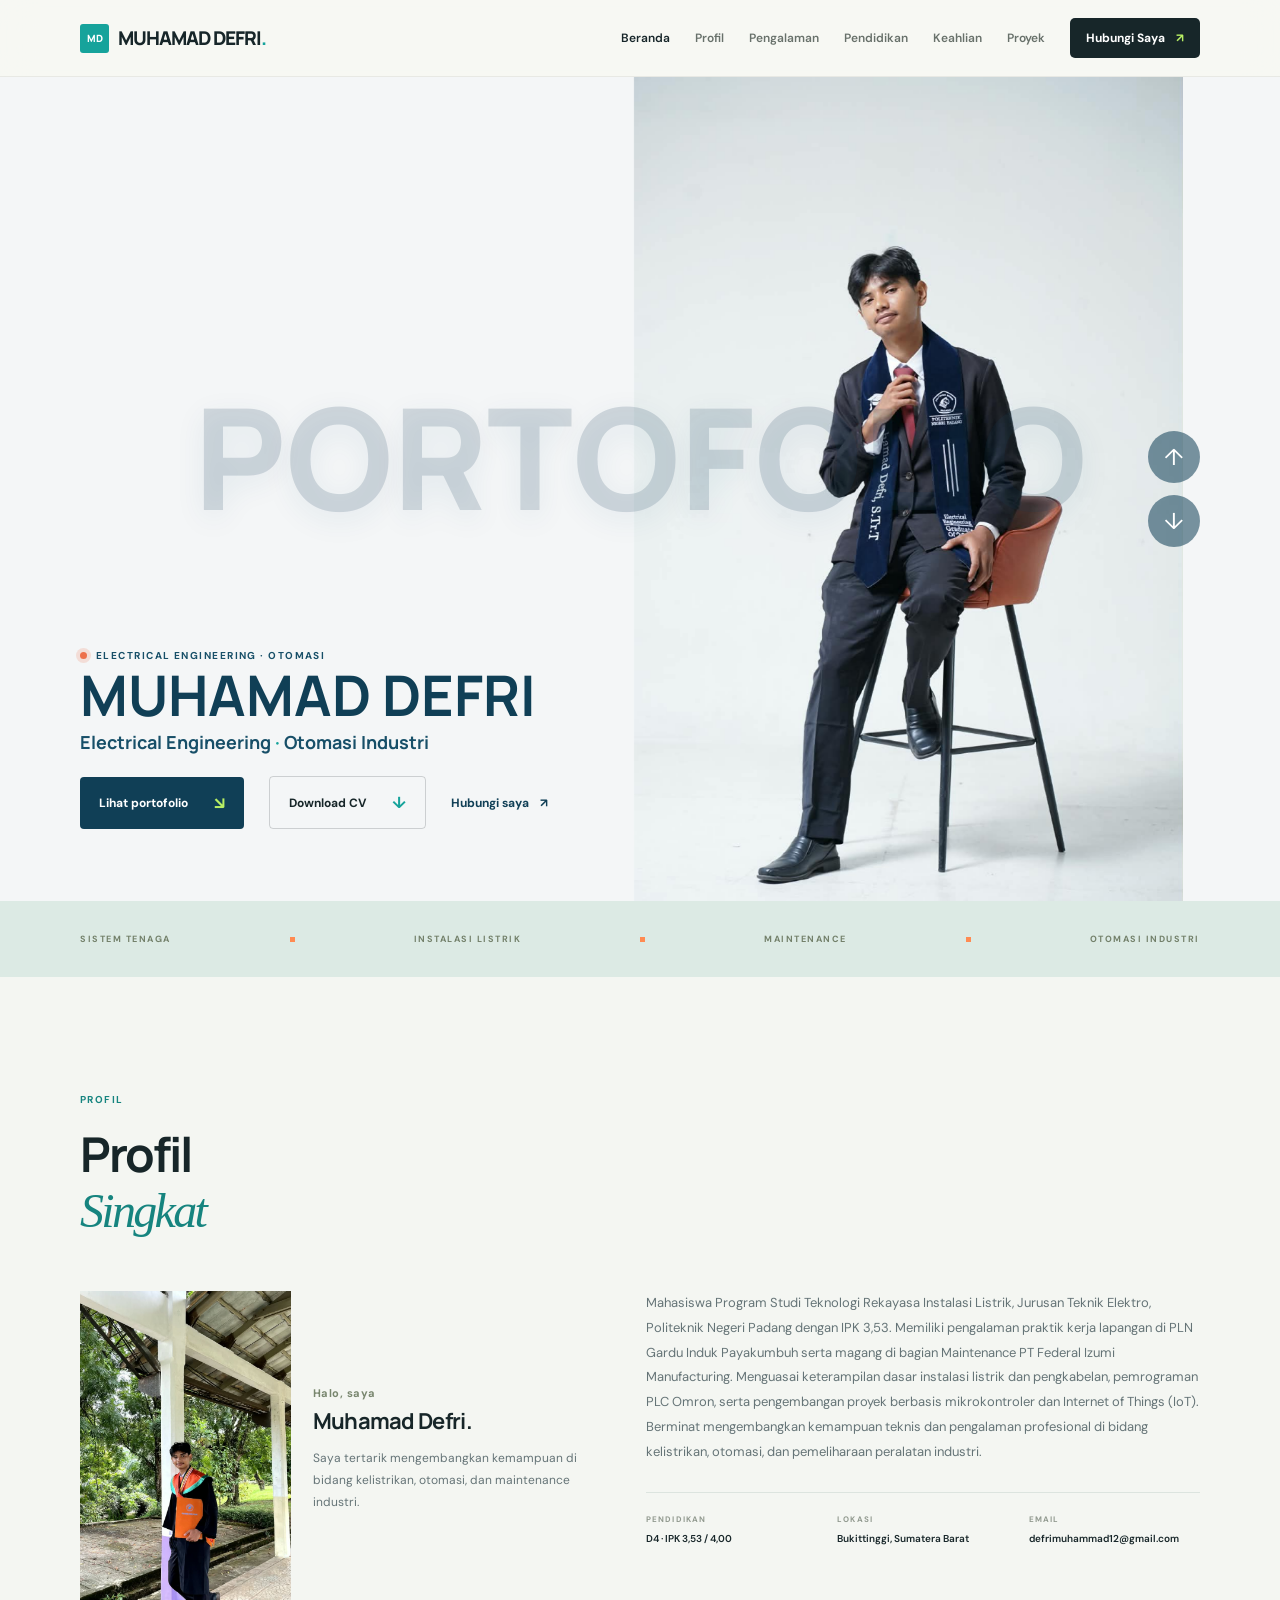
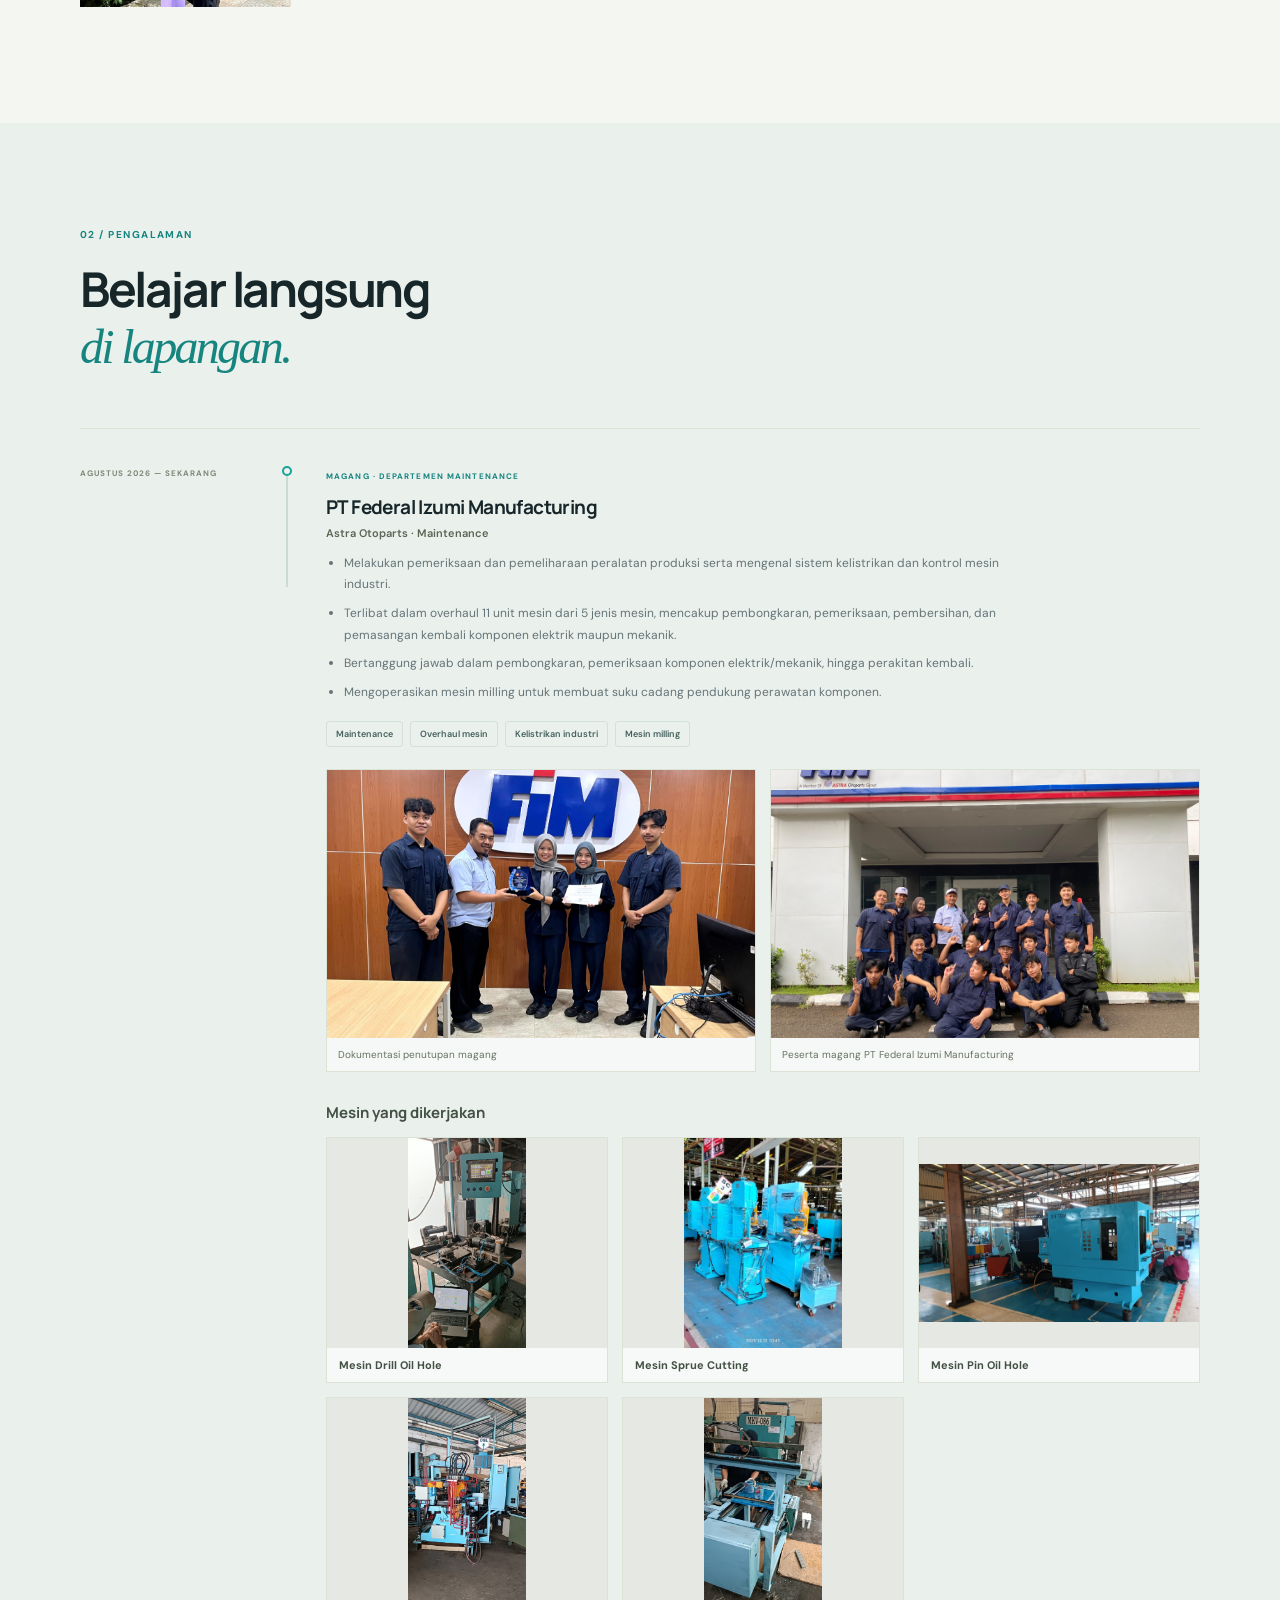
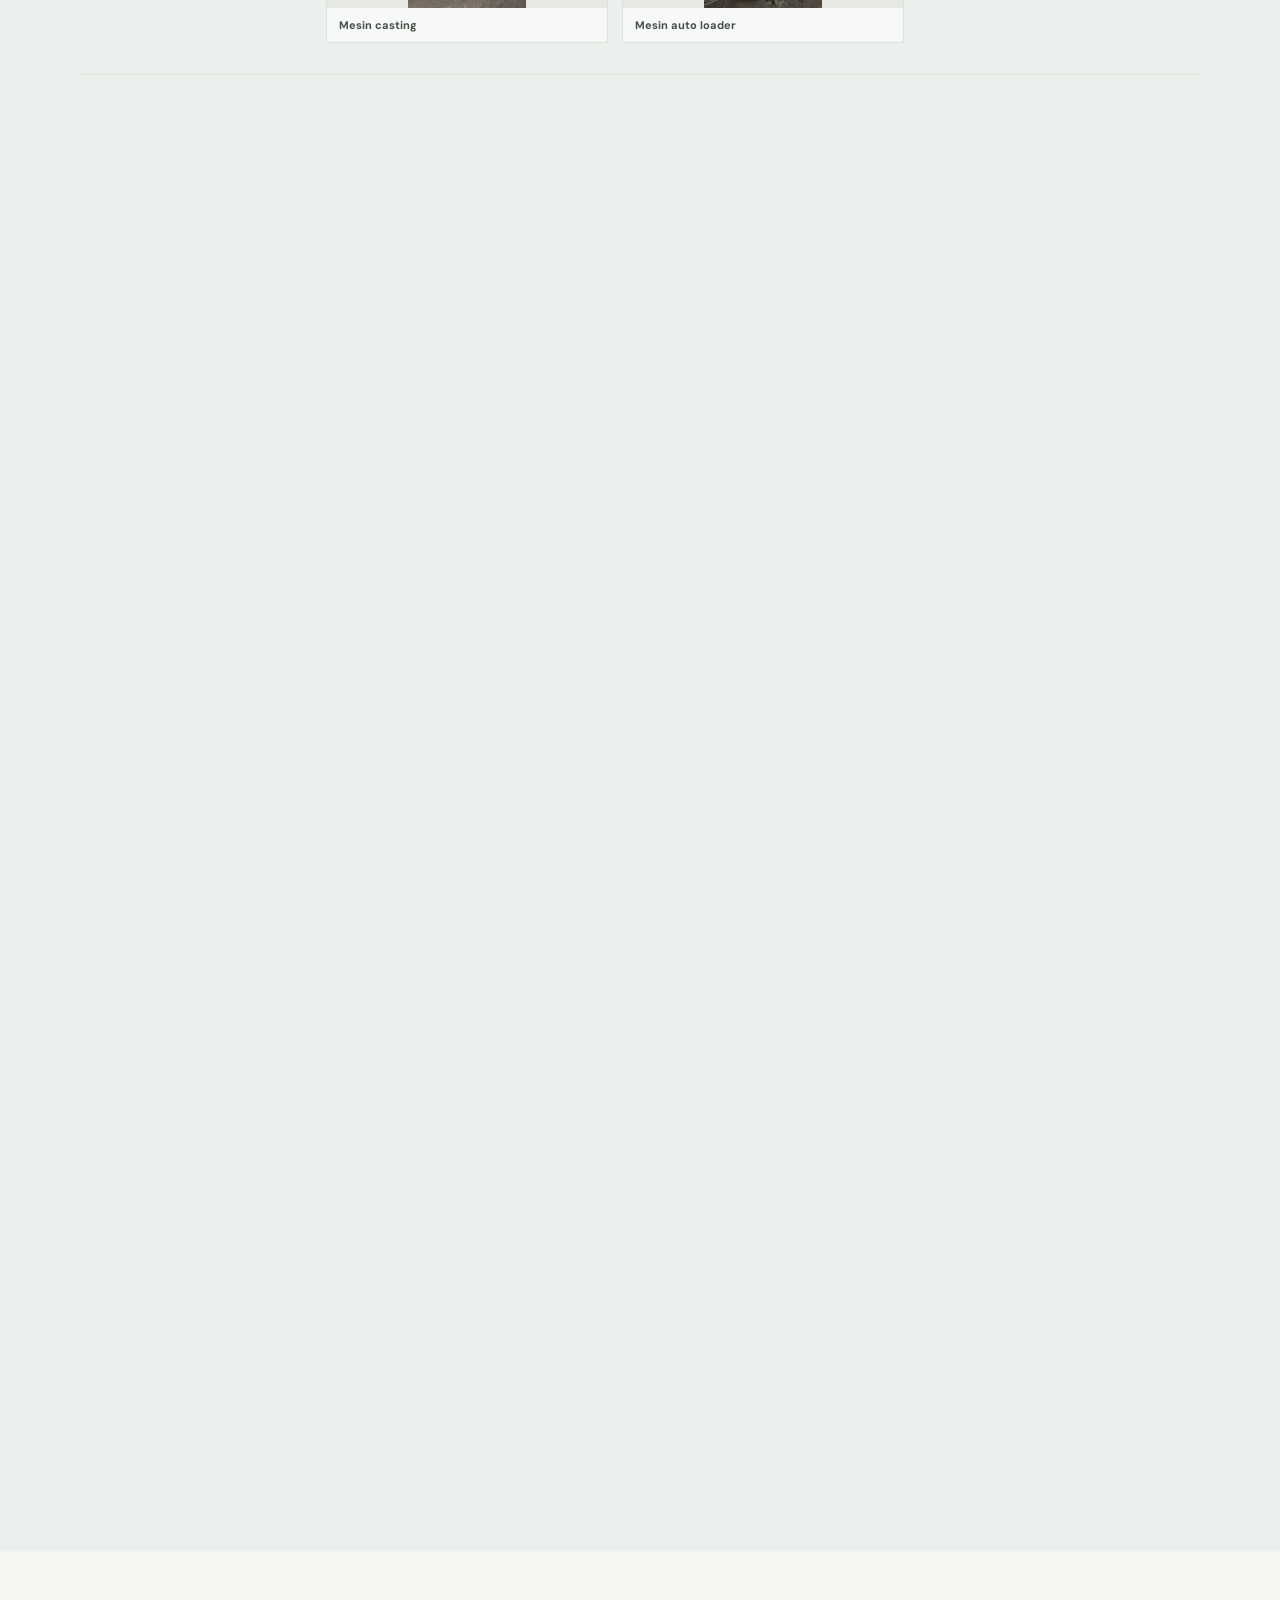
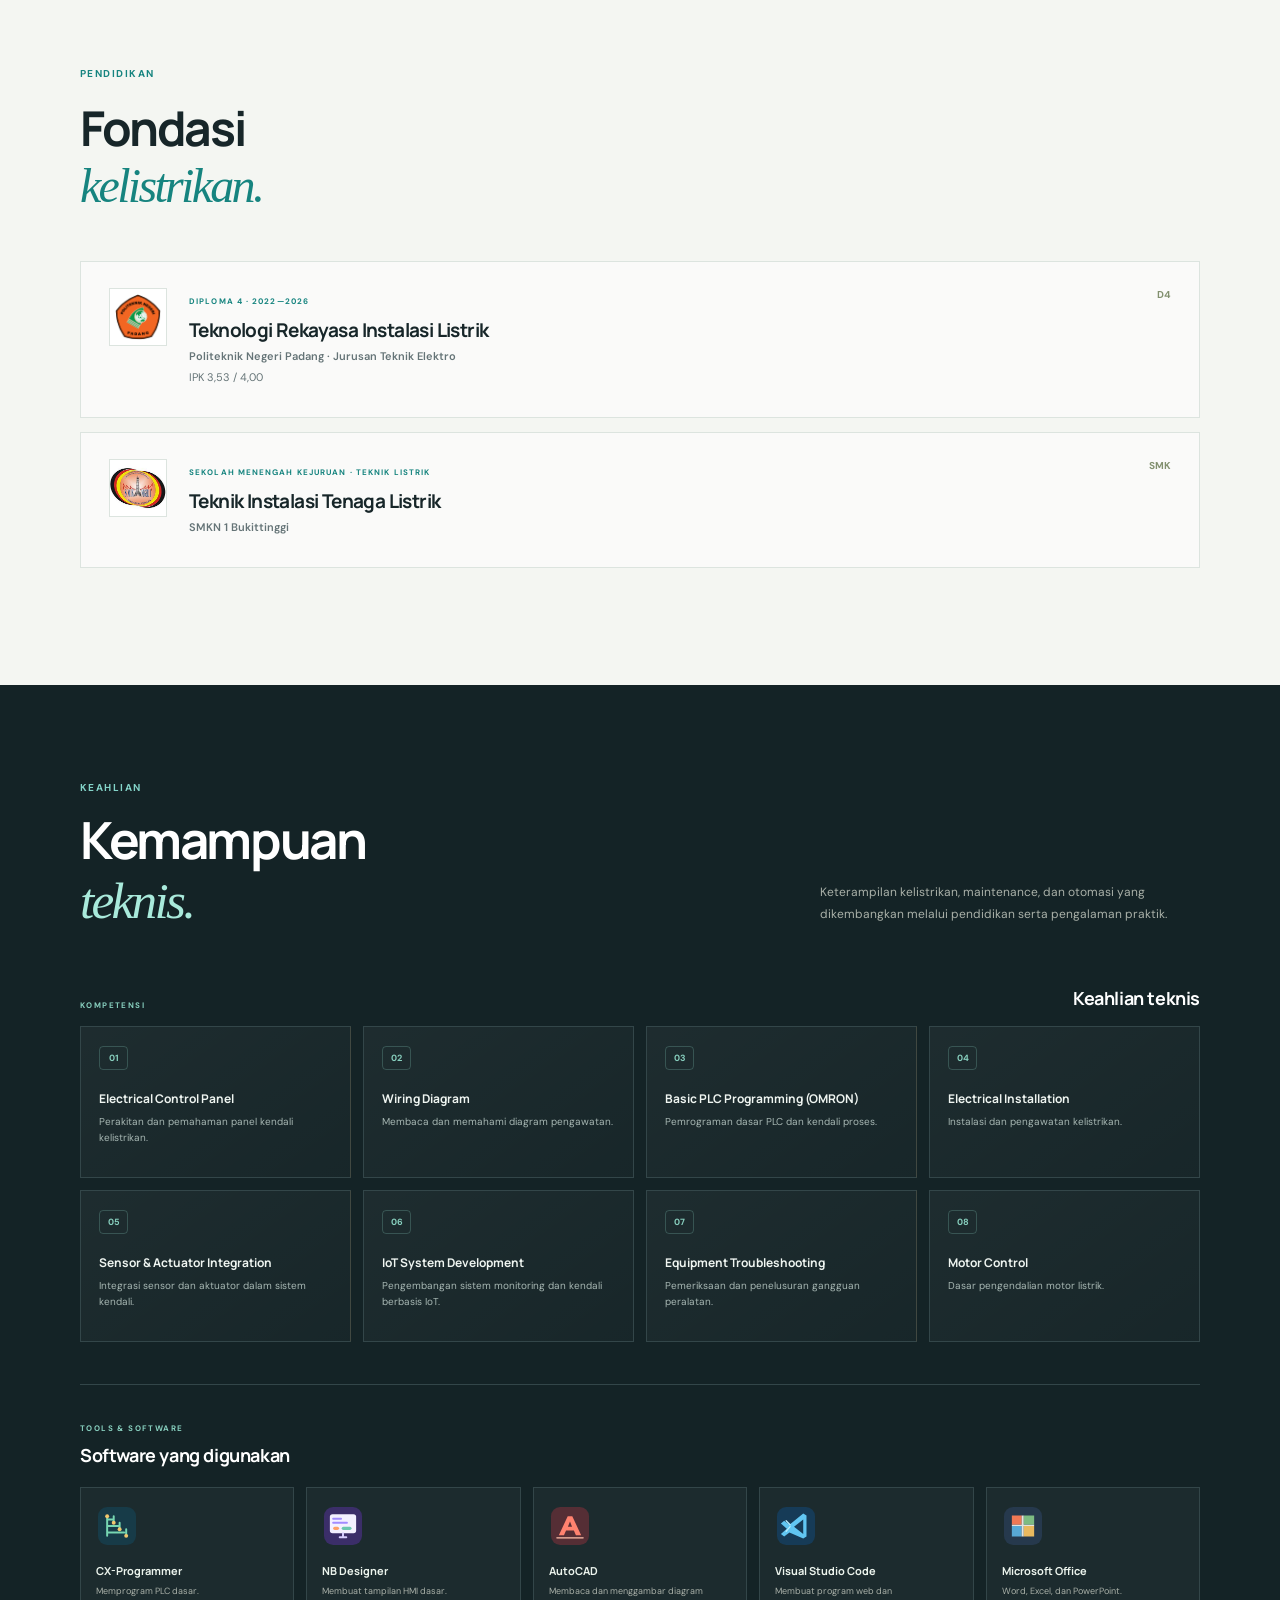
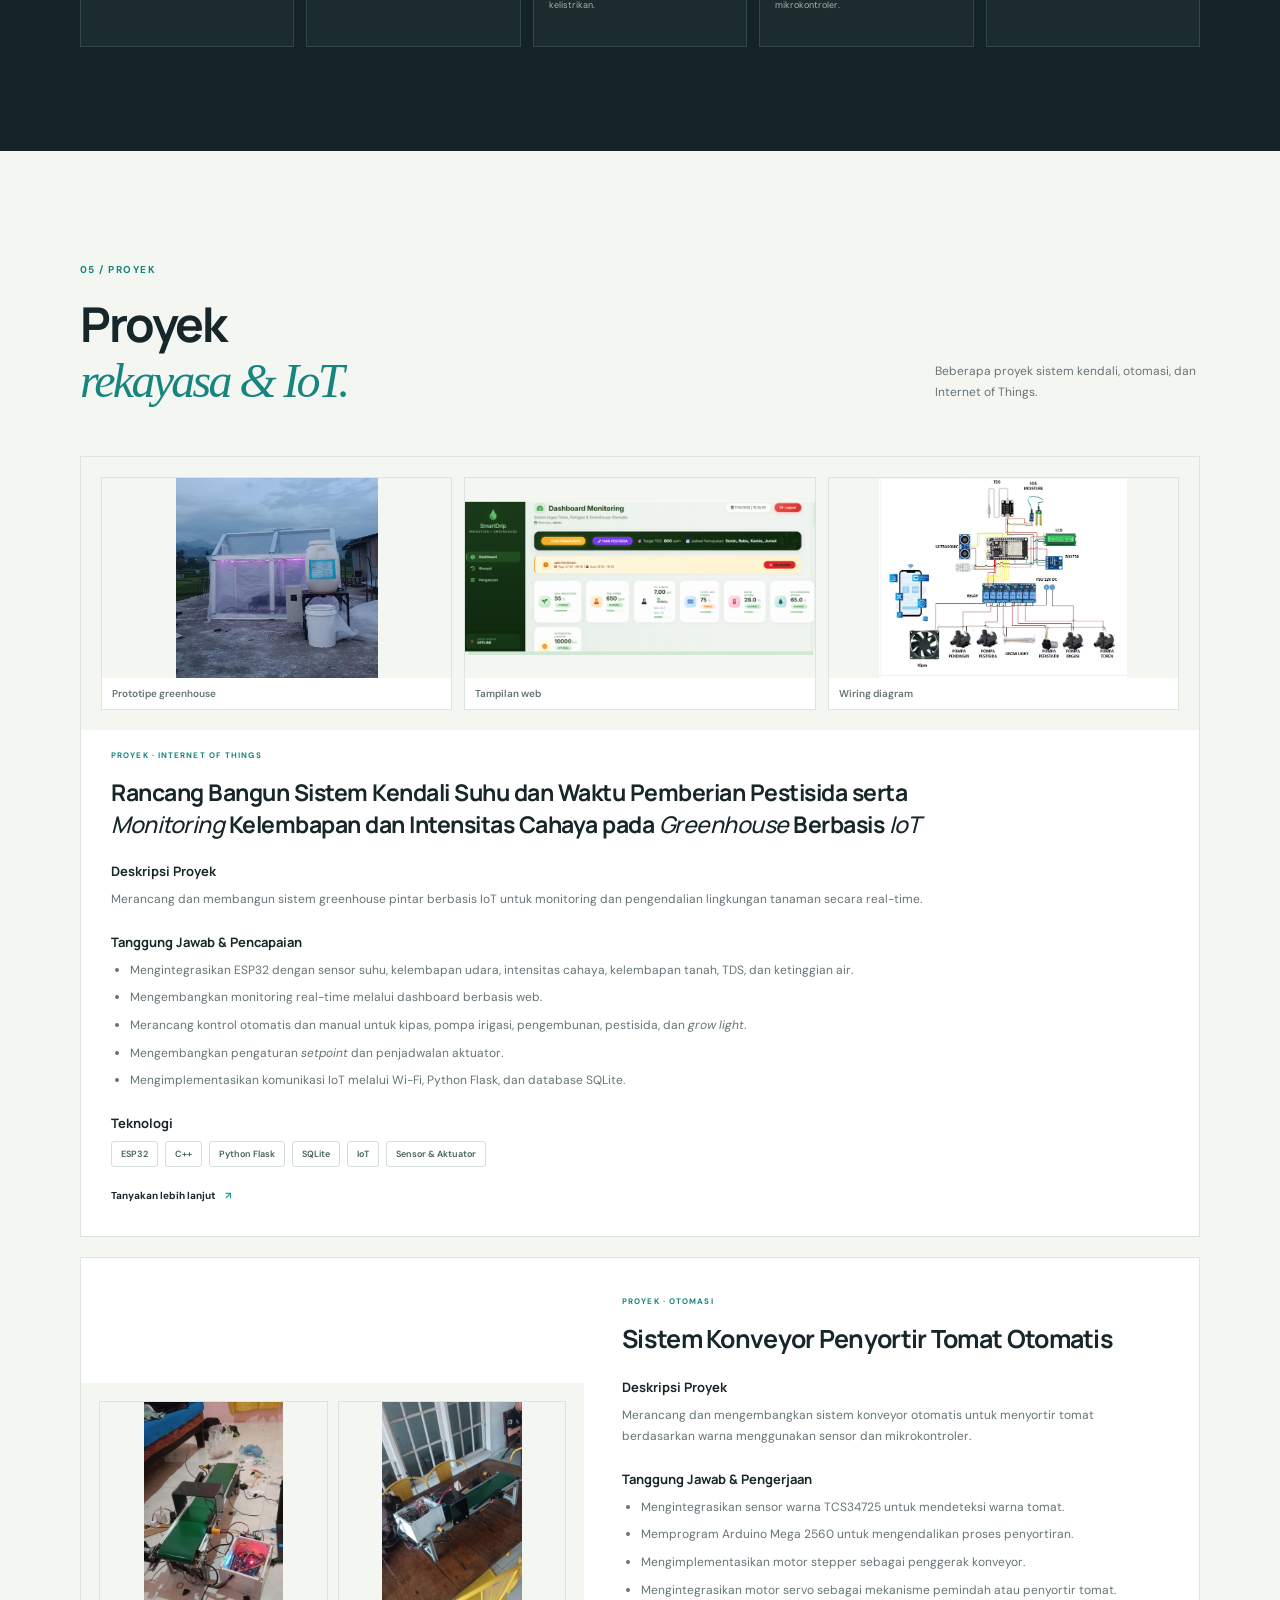
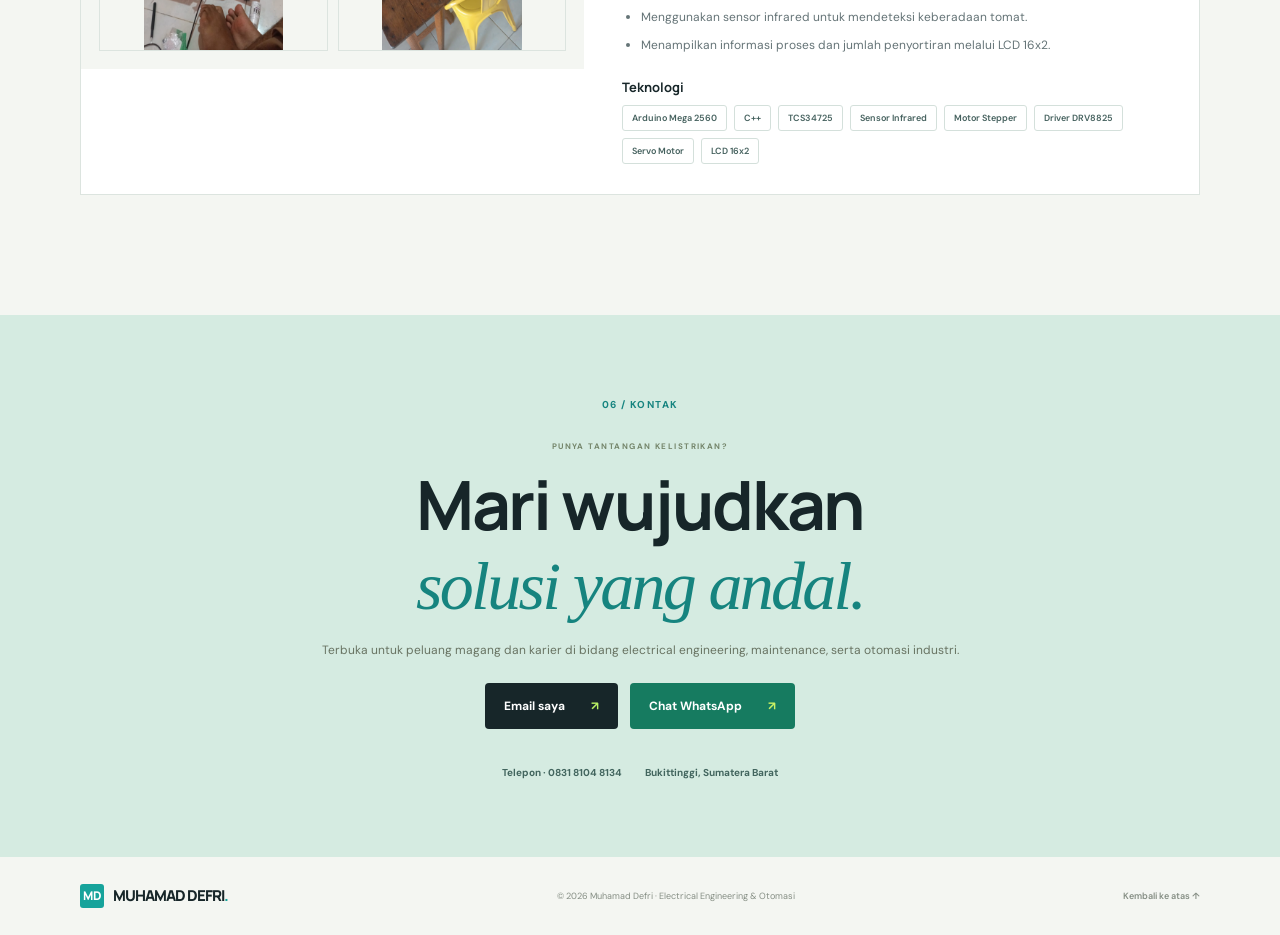
==== commit 29ade39a: "Upload website portofolio Muhamad Defri" ====
--- a/index.html
+++ b/index.html
@@ -1,377 +1,377 @@
-<!DOCTYPE html>
-<html lang="id">
-<head>
-    <meta charset="UTF-8">
-    <meta name="viewport" content="width=device-width, initial-scale=1.0">
-    <meta name="description" content="Portofolio Muhamad Defri, mahasiswa Teknologi Rekayasa Instalasi Listrik dengan pengalaman di sistem tenaga dan maintenance industri.">
-    <meta name="theme-color" content="#f4f6f2">
-    <title>Muhamad Defri | Electrical Engineering & Otomasi</title>
-    <link rel="preconnect" href="https://fonts.googleapis.com">
-    <link rel="preconnect" href="https://fonts.gstatic.com" crossorigin>
-    <link href="https://fonts.googleapis.com/css2?family=DM+Sans:wght@400;500;600;700&family=Manrope:wght@400;500;600;700;800&display=swap" rel="stylesheet">
-    <link rel="stylesheet" href="style.css">
-</head>
-<body>
-    <header class="site-header">
-        <nav class="nav container" aria-label="Navigasi utama">
-            <a class="brand" href="#beranda" aria-label="Muhamad Defri, beranda">
-                <span class="brand-mark">MD</span>
-                <span>MUHAMAD DEFRI<span class="brand-dot">.</span></span>
-            </a>
-            <button class="menu-toggle" type="button" aria-label="Buka menu" aria-expanded="false" aria-controls="nav-links">
-                <span></span><span></span>
-            </button>
-            <div class="nav-links" id="nav-links">
-                <a class="nav-link active" href="#beranda">Beranda</a>
-                <a class="nav-link" href="#profil">Profil</a>
-                <a class="nav-link" href="#pengalaman">Pengalaman</a>
-                <a class="nav-link" href="#pendidikan">Pendidikan</a>
-                <a class="nav-link" href="#keahlian">Keahlian</a>
-                <a class="nav-link" href="#proyek">Proyek</a>
-                <a class="nav-contact" href="#kontak">Hubungi Saya <span aria-hidden="true">↗</span></a>
-            </div>
-        </nav>
-    </header>
-
-    <main>
-        <section class="hero section-anchor" id="beranda">
-            <div class="hero-photo">
-                <img class="hero-portrait" src="assets/muhamad-defri-beranda.png" alt="Muhamad Defri mengenakan setelan wisuda formal">
-            </div>
-            <span class="hero-portfolio-word" aria-hidden="true">PORTOFOLIO</span>
-            <div class="container hero-grid">
-                <div class="hero-copy">
-                    <span class="eyebrow"><span class="status-dot"></span> ELECTRICAL ENGINEERING · OTOMASI</span>
-                    <h1>Muhamad Defri</h1>
-                    <p class="hero-role">Electrical Engineering <span>·</span> Otomasi Industri</p>
-                    <div class="hero-actions">
-                        <a class="button button-dark" href="#proyek">Lihat portofolio <span aria-hidden="true">↘</span></a>
-                        <a class="button button-cv" href="assets/CV-Muhamad-Defri.pdf" download="CV-Muhamad-Defri.pdf">Download CV <span aria-hidden="true">↓</span></a>
-                        <a class="text-link" href="mailto:defrimuhammad12@gmail.com">Hubungi saya <span aria-hidden="true">↗</span></a>
-                    </div>
-                </div>
-            </div>
-            <nav class="hero-controls" aria-label="Navigasi halaman">
-                <a href="#beranda" aria-label="Kembali ke atas">↑</a>
-                <a href="#profil" aria-label="Lanjut ke profil">↓</a>
-            </nav>
-        </section>
-
-        <section class="intro-strip" aria-label="Ringkasan portfolio">
-            <div class="container strip-content">
-                <span>SISTEM TENAGA</span><i></i><span>INSTALASI LISTRIK</span><i></i><span>MAINTENANCE</span><i></i><span>OTOMASI INDUSTRI</span>
-            </div>
-        </section>
-
-        <section class="content-section container section-anchor" id="profil">
-            <div class="section-heading">
-                <span class="section-index"> PROFIL</span>
-                <h2>Profil<br><span>Singkat</span></h2>
-            </div>
-            <div class="about-content">
-                <div class="about-intro">
-                    <div class="about-portrait-frame">
-                        <img class="about-portrait" src="assets/muhamad-defri-profil.png" alt="Muhamad Defri mengenakan toga wisuda di lingkungan kampus" loading="lazy">
-                    </div>
-                    <div>
-                        <span class="about-greeting">Halo, saya</span>
-                        <p class="about-lead">Muhamad Defri.</p>
-                        <p class="about-intro-copy">Saya tertarik mengembangkan kemampuan di bidang kelistrikan, otomasi, dan maintenance industri.</p>
-                    </div>
-                </div>
-                <div class="about-details">
-                    <p>Mahasiswa Program Studi Teknologi Rekayasa Instalasi Listrik, Jurusan Teknik Elektro, Politeknik Negeri Padang dengan IPK 3,53. Memiliki pengalaman praktik kerja lapangan di PLN Gardu Induk Payakumbuh serta magang di bagian Maintenance PT Federal Izumi Manufacturing. Menguasai keterampilan dasar instalasi listrik dan pengkabelan, pemrograman PLC Omron, serta pengembangan proyek berbasis mikrokontroler dan Internet of Things (IoT). Berminat mengembangkan kemampuan teknis dan pengalaman profesional di bidang kelistrikan, otomasi, dan pemeliharaan peralatan industri.</p>
-                    <div class="about-facts">
-                        <div><span>PENDIDIKAN</span><strong>D4 · IPK 3,53 / 4,00</strong></div>
-                        <div><span>LOKASI</span><strong>Bukittinggi, Sumatera Barat</strong></div>
-                        <div><span>EMAIL</span><a href="mailto:defrimuhammad12@gmail.com">defrimuhammad12@gmail.com</a></div>
-                    </div>
-                </div>
-            </div>
-        </section>
-
-        <section class="timeline-section section-anchor" id="pengalaman">
-            <div class="container">
-                <div class="section-heading">
-                    <span class="section-index">02 / PENGALAMAN</span>
-                    <h2>Belajar langsung<br><span>di lapangan.</span></h2>
-                </div>
-                <div class="timeline">
-                    <article class="timeline-item">
-                        <span class="timeline-date">AGUSTUS 2026 — SEKARANG</span>
-                        <div class="timeline-marker"></div>
-                        <div class="timeline-copy">
-                            <span class="timeline-type">MAGANG · DEPARTEMEN MAINTENANCE</span>
-                            <h3>PT Federal Izumi Manufacturing</h3>
-                            <p class="timeline-company">Astra Otoparts · Maintenance</p>
-                            <ul class="experience-list">
-                                <li>Melakukan pemeriksaan dan pemeliharaan peralatan produksi serta mengenal sistem kelistrikan dan kontrol mesin industri.</li>
-                                <li>Terlibat dalam overhaul 11 unit mesin dari 5 jenis mesin, mencakup pembongkaran, pemeriksaan, pembersihan, dan pemasangan kembali komponen elektrik maupun mekanik.</li>
-                                <li>Bertanggung jawab dalam pembongkaran, pemeriksaan komponen elektrik/mekanik, hingga perakitan kembali.</li>
-                                <li>Mengoperasikan mesin milling untuk membuat suku cadang pendukung perawatan komponen.</li>
-                            </ul>
-                            <div class="tag-list"><span>Maintenance</span><span>Overhaul mesin</span><span>Kelistrikan industri</span><span>Mesin milling</span></div>
-                            <div class="internship-gallery" aria-label="Dokumentasi magang di PT Federal Izumi Manufacturing">
-                                <figure>
-                                    <img src="assets/federal-izumi-internship-award.png" alt="Foto bersama saat penyerahan penghargaan magang di PT Federal Izumi Manufacturing" loading="lazy">
-                                    <figcaption>Dokumentasi penutupan magang</figcaption>
-                                </figure>
-                                <figure>
-                                    <img src="assets/federal-izumi-internship-team.png" alt="Foto bersama peserta magang di depan PT Federal Izumi Manufacturing" loading="lazy">
-                                    <figcaption>Peserta magang PT Federal Izumi Manufacturing</figcaption>
-                                </figure>
-                            </div>
-                            <div class="machine-gallery">
-                                <h4>Mesin yang dikerjakan</h4>
-                                <div class="machine-gallery-grid">
-                                    <figure>
-                                        <img src="assets/mesin-magang-1.png" alt="Dokumentasi mesin 1 yang dikerjakan selama magang" loading="lazy">
-                                        <figcaption>Mesin Drill Oil Hole</figcaption>
-                                    </figure>
-                                    <figure>
-                                        <img src="assets/mesin-magang-2.png" alt="Dokumentasi mesin 2 yang dikerjakan selama magang" loading="lazy">
-                                        <figcaption>Mesin Sprue Cutting</figcaption>
-                                    </figure>
-                                    <figure>
-                                        <img src="assets/mesin-magang-3.png" alt="Dokumentasi mesin 3 yang dikerjakan selama magang" loading="lazy">
-                                        <figcaption>Mesin Pin Oil Hole</figcaption>
-                                    </figure>
-                                    <figure>
-                                        <img src="assets/mesin-magang-4.png" alt="Dokumentasi mesin 4 yang dikerjakan selama magang" loading="lazy">
-                                        <figcaption>Mesin casting</figcaption>
-                                    </figure>
-                                    <figure>
-                                        <img src="assets/mesin-magang-5.png" alt="Dokumentasi mesin 5 yang dikerjakan selama magang" loading="lazy">
-                                        <figcaption>Mesin auto loader</figcaption>
-                                    </figure>
-                                </div>
-                            </div>
-                        </div>
-                    </article>
-                    <article class="timeline-item">
-                        <span class="timeline-date">FEBRUARI — AGUSTUS 2021</span>
-                        <div class="timeline-marker"></div>
-                        <div class="timeline-copy">
-                            <span class="timeline-type">PRAKTIK KERJA LAPANGAN · OPERATOR GARDU INDUK</span>
-                            <h3>PLN (Persero) · Gardu Induk Payakumbuh</h3>
-                            <p class="timeline-company">Payakumbuh, Sumatera Barat</p>
-                            <ul class="experience-list">
-                                <li>Mempelajari komponen, fungsi, dan prinsip kerja peralatan gardu induk.</li>
-                                <li>Mengikuti pemeriksaan, pemeliharaan, dan perbaikan peralatan gardu induk dengan memperhatikan prosedur K3.</li>
-                                <li>Membantu pengisian data CBM (Condition Based Maintenance) dan mempelajari prosedur operasi serta pemeliharaan sistem tenaga listrik.</li>
-                            </ul>
-                            <div class="tag-list"><span>Gardu induk</span><span>CBM</span><span>K3</span><span>Sistem tenaga</span><span>Pengoperasian GI</span><span>HAR</span><span>Cek Sheet</span></div>
-                            <div class="internship-gallery internship-gallery-single" aria-label="Dokumentasi praktik kerja lapangan di Gardu Induk Payakumbuh">
-                                <figure>
-                                    <img src="assets/magang-gardu-induk-payakumbuh.png" alt="Foto bersama peserta praktik kerja lapangan di depan Gardu Induk Payakumbuh" loading="lazy">
-                                    <figcaption>Dokumentasi praktik kerja lapangan di Gardu Induk Payakumbuh</figcaption>
-                                </figure>
-                            </div>
-                            <div class="machine-gallery">
-                                <h4>Dokumentasi kegiatan</h4>
-                                <div class="machine-gallery-grid">
-                                    <figure>
-                                        <img src="assets/magang-gardu-induk-kegiatan-1.jpg" alt="Dokumentasi kegiatan praktik kerja lapangan di Gardu Induk Payakumbuh, foto 1" loading="lazy">
-                                        <figcaption>pengoperasian cubicle 20 kV</figcaption>
-                                    </figure>
-                                    <figure>
-                                        <img src="assets/magang-gardu-induk-kegiatan-2.png" alt="Dokumentasi kegiatan praktik kerja lapangan di Gardu Induk Payakumbuh, foto 2" loading="lazy">
-                                        <figcaption>pengoperasian Switchyard 150 kV</figcaption>
-                                    </figure>
-                                    <figure>
-                                        <img src="assets/magang-gardu-induk-kegiatan-3.png" alt="Dokumentasi kegiatan praktik kerja lapangan di Gardu Induk Payakumbuh, foto 3" loading="lazy">
-                                        <figcaption>HAR pembersihan Isolator PMS </figcaption>
-                                    </figure>
-                                    <figure>
-                                        <img src="assets/magang-gardu-induk-kegiatan-4.jpg" alt="Dokumentasi kegiatan praktik kerja lapangan di Gardu Induk Payakumbuh, foto 4" loading="lazy">
-                                        <figcaption>Pengukuran Pentanahan</figcaption>
-                                    </figure>
-                                    <figure>
-                                        <img src="assets/magang-gardu-induk-kegiatan-5.png" alt="Dokumentasi kegiatan praktik kerja lapangan di Gardu Induk Payakumbuh, foto 5" loading="lazy">
-                                        <figcaption>Cek sheet </figcaption>
-                                    </figure>
-                                </div>
-                            </div>
-                        </div>
-                    </article>
-                </div>
-            </div>
-        </section>
-
-        <section class="content-section container education-section section-anchor" id="pendidikan">
-            <div class="section-heading">
-                <span class="section-index"> PENDIDIKAN</span>
-                <h2>Fondasi<br><span>kelistrikan.</span></h2>
-            </div>
-            <article class="education-card">
-                <img class="education-logo education-logo-pnp" src="assets/logo-pnp.png" alt="Logo Politeknik Negeri Padang" loading="lazy">
-                <div class="education-card-content">
-                    <span class="timeline-type">DIPLOMA 4 · 2022—2026</span>
-                    <h3>Teknologi Rekayasa Instalasi Listrik</h3>
-                    <p class="timeline-company">Politeknik Negeri Padang · Jurusan Teknik Elektro</p>
-                    <p>IPK 3,53 / 4,00</p>
-                </div>
-                <span class="education-year">D4</span>
-            </article>
-            <article class="education-card">
-                <img class="education-logo education-logo-smk" src="assets/logo-smkn-1-bukittinggi.png" alt="Logo SMKN 1 Bukittinggi" loading="lazy">
-                <div class="education-card-content">
-                    <span class="timeline-type">SEKOLAH MENENGAH KEJURUAN · TEKNIK LISTRIK</span>
-                    <h3>Teknik Instalasi Tenaga Listrik</h3>
-                    <p class="timeline-company">SMKN 1 Bukittinggi</p>
-                </div>
-                <span class="education-year">SMK</span>
-            </article>
-        </section>
-
-        <section class="skills-section section-anchor" id="keahlian">
-            <div class="container skills-layout">
-                <div class="section-heading">
-                    <span class="section-index">KEAHLIAN</span>
-                    <h2>Kemampuan<br><span>teknis.</span></h2>
-                    <p class="skills-intro">Keterampilan kelistrikan, maintenance, dan otomasi yang dikembangkan melalui pendidikan serta pengalaman praktik.</p>
-                </div>
-                <div class="skills-category">
-                    <div class="skills-category-heading">
-                        <span class="software-kicker">KOMPETENSI</span>
-                        <h3>Keahlian teknis</h3>
-                    </div>
-                <div class="skills-grid">
-                    <article class="skill-card"><span class="skill-number">01</span><div><h3>Electrical Control Panel</h3><p>Perakitan dan pemahaman panel kendali kelistrikan.</p></div></article>
-                    <article class="skill-card"><span class="skill-number">02</span><div><h3>Wiring Diagram</h3><p>Membaca dan memahami diagram pengawatan.</p></div></article>
-                    <article class="skill-card"><span class="skill-number">03</span><div><h3>Basic PLC Programming (OMRON)</h3><p>Pemrograman dasar PLC dan kendali proses.</p></div></article>
-                    <article class="skill-card"><span class="skill-number">04</span><div><h3>Electrical Installation</h3><p>Instalasi dan pengawatan kelistrikan.</p></div></article>
-                    <article class="skill-card"><span class="skill-number">05</span><div><h3>Sensor &amp; Actuator Integration</h3><p>Integrasi sensor dan aktuator dalam sistem kendali.</p></div></article>
-                    <article class="skill-card"><span class="skill-number">06</span><div><h3>IoT System Development</h3><p>Pengembangan sistem monitoring dan kendali berbasis IoT.</p></div></article>
-                    <article class="skill-card"><span class="skill-number">07</span><div><h3>Equipment Troubleshooting</h3><p>Pemeriksaan dan penelusuran gangguan peralatan.</p></div></article>
-                    <article class="skill-card"><span class="skill-number">08</span><div><h3>Motor Control</h3><p>Dasar pengendalian motor listrik.</p></div></article>
-                </div>
-                </div>
-                <div class="software-section">
-                    <span class="software-kicker">TOOLS &amp; SOFTWARE</span>
-                    <h3>Software yang digunakan</h3>
-                    <div class="software-tools-grid">
-                        <article class="software-card">
-                            <img src="assets/software-cx-programmer.svg" alt="" aria-hidden="true" loading="lazy">
-                            <h4>CX-Programmer</h4>
-                            <p>Memprogram PLC dasar.</p>
-                        </article>
-                        <article class="software-card">
-                            <img src="assets/software-nb-designer.svg" alt="" aria-hidden="true" loading="lazy">
-                            <h4>NB Designer</h4>
-                            <p>Membuat tampilan HMI dasar.</p>
-                        </article>
-                        <article class="software-card">
-                            <img src="assets/software-autocad.svg" alt="" aria-hidden="true" loading="lazy">
-                            <h4>AutoCAD</h4>
-                            <p>Membaca dan menggambar diagram kelistrikan.</p>
-                        </article>
-                        <article class="software-card">
-                            <img src="assets/software-vscode.svg" alt="" aria-hidden="true" loading="lazy">
-                            <h4>Visual Studio Code</h4>
-                            <p>Membuat program web dan mikrokontroler.</p>
-                        </article>
-                        <article class="software-card">
-                            <img src="assets/software-microsoft-office.svg" alt="" aria-hidden="true" loading="lazy">
-                            <h4>Microsoft Office</h4>
-                            <p>Word, Excel, dan PowerPoint.</p>
-                        </article>
-                    </div>
-                </div>
-            </div>
-        </section>
-
-        <section class="content-section container projects-section section-anchor" id="proyek">
-            <div class="projects-heading">
-                <div class="section-heading">
-                    <span class="section-index">05 / PROYEK</span>
-                    <h2>Proyek<br><span>rekayasa & IoT.</span></h2>
-                </div>
-                <p>Beberapa proyek sistem kendali, otomasi, dan Internet of Things.</p>
-            </div>
-            <article class="project-card project-card-greenhouse">
-                <div class="project-photo-gallery" aria-label="Dokumentasi proyek greenhouse berbasis IoT">
-                    <figure>
-                        <img src="assets/proyek-greenhouse-iot.png" alt="Prototipe greenhouse untuk sistem kendali dan monitoring tanaman berbasis IoT" loading="lazy">
-                        <figcaption>Prototipe greenhouse</figcaption>
-                    </figure>
-                    <figure>
-                        <img src="assets/proyek-greenhouse-dashboard.png" alt="Tampilan web dashboard monitoring greenhouse" loading="lazy">
-                        <figcaption>Tampilan web</figcaption>
-                    </figure>
-                    <figure>
-                        <img src="assets/proyek-greenhouse-wiring-diagram.png" alt="Wiring diagram sistem kendali dan monitoring greenhouse" loading="lazy">
-                        <figcaption>Wiring diagram</figcaption>
-                    </figure>
-                </div>
-                <div class="project-info">
-                    <span class="timeline-type">PROYEK · INTERNET OF THINGS</span>
-                    <h3 class="project-title-long">Rancang Bangun Sistem Kendali Suhu dan Waktu Pemberian Pestisida serta <em>Monitoring</em> Kelembapan dan Intensitas Cahaya pada <em>Greenhouse</em> Berbasis <em>IoT</em></h3>
-                    <h4 class="project-detail-heading">Deskripsi Proyek</h4>
-                    <p class="project-description">Merancang dan membangun sistem greenhouse pintar berbasis IoT untuk monitoring dan pengendalian lingkungan tanaman secara real-time.</p>
-                    <h4 class="project-detail-heading">Tanggung Jawab &amp; Pencapaian</h4>
-                    <ul class="project-responsibilities">
-                        <li>Mengintegrasikan ESP32 dengan sensor suhu, kelembapan udara, intensitas cahaya, kelembapan tanah, TDS, dan ketinggian air.</li>
-                        <li>Mengembangkan monitoring real-time melalui dashboard berbasis web.</li>
-                        <li>Merancang kontrol otomatis dan manual untuk kipas, pompa irigasi, pengembunan, pestisida, dan <em>grow light</em>.</li>
-                        <li>Mengembangkan pengaturan <em>setpoint</em> dan penjadwalan aktuator.</li>
-                        <li>Mengimplementasikan komunikasi IoT melalui Wi-Fi, Python Flask, dan database SQLite.</li>
-                    </ul>
-                    <h4 class="project-detail-heading">Teknologi</h4>
-                    <div class="tag-list"><span>ESP32</span><span>C++</span><span>Python Flask</span><span>SQLite</span><span>IoT</span><span>Sensor &amp; Aktuator</span></div>
-                    <a class="project-link" href="mailto:defrimuhammad12@gmail.com">Tanyakan lebih lanjut <span aria-hidden="true">↗</span></a>
-                </div>
-            </article>
-            <article class="project-card project-card-conveyor">
-                <div class="project-photo-gallery" aria-label="Dokumentasi proyek conveyor pemisah tomat">
-                    <img src="assets/proyek-conveyor-tomat-1.png" alt="Prototipe sistem konveyor otomatis penyortir tomat berdasarkan warna" loading="lazy">
-                    <img src="assets/proyek-conveyor-tomat-2.png" alt="Tampilan lain sistem konveyor otomatis penyortir tomat" loading="lazy">
-                </div>
-                <div class="project-info">
-                    <span class="timeline-type">PROYEK · OTOMASI</span>
-                    <h3>Sistem Konveyor Penyortir Tomat Otomatis</h3>
-                    <h4 class="project-detail-heading">Deskripsi Proyek</h4>
-                    <p class="project-description">Merancang dan mengembangkan sistem konveyor otomatis untuk menyortir tomat berdasarkan warna menggunakan sensor dan mikrokontroler.</p>
-                    <h4 class="project-detail-heading">Tanggung Jawab &amp; Pengerjaan</h4>
-                    <ul class="project-responsibilities">
-                        <li>Mengintegrasikan sensor warna TCS34725 untuk mendeteksi warna tomat.</li>
-                        <li>Memprogram Arduino Mega 2560 untuk mengendalikan proses penyortiran.</li>
-                        <li>Mengimplementasikan motor stepper sebagai penggerak konveyor.</li>
-                        <li>Mengintegrasikan motor servo sebagai mekanisme pemindah atau penyortir tomat.</li>
-                        <li>Menggunakan sensor infrared untuk mendeteksi keberadaan tomat.</li>
-                        <li>Menampilkan informasi proses dan jumlah penyortiran melalui LCD 16x2.</li>
-                    </ul>
-                    <h4 class="project-detail-heading">Teknologi</h4>
-                    <div class="tag-list"><span>Arduino Mega 2560</span><span>C++</span><span>TCS34725</span><span>Sensor Infrared</span><span>Motor Stepper</span><span>Driver DRV8825</span><span>Servo Motor</span><span>LCD 16x2</span></div>
-                </div>
-            </article>
-        </section>
-
-        <section class="contact-section section-anchor" id="kontak">
-            <div class="container contact-inner">
-                <span class="section-index">06 / KONTAK</span>
-                <p class="contact-kicker">PUNYA TANTANGAN KELISTRIKAN?</p>
-                <h2>Mari wujudkan<br><span>solusi yang andal.</span></h2>
-                <p class="contact-description">Terbuka untuk peluang magang dan karier di bidang electrical engineering, maintenance, serta otomasi industri.</p>
-                <div class="contact-actions">
-                    <a class="button button-light" href="mailto:defrimuhammad12@gmail.com">Email saya <span aria-hidden="true">↗</span></a>
-                    <a class="button button-whatsapp" href="https://wa.me/6283181048134?text=Halo%20Muhamad%20Defri%2C%20saya%20menghubungi%20Anda%20melalui%20portofolio." target="_blank" rel="noopener noreferrer">Chat WhatsApp <span aria-hidden="true">↗</span></a>
-                </div>
-                <div class="contact-socials">
-                    <a href="tel:+6283181048134">Telepon · 0831 8104 8134</a>
-                    <span>Bukittinggi, Sumatera Barat</span>
-                </div>
-            </div>
-        </section>
-    </main>
-
-    <footer class="site-footer">
-        <div class="container footer-content">
-            <a class="brand footer-brand" href="#beranda"><span class="brand-mark">MD</span><span>MUHAMAD DEFRI<span class="brand-dot">.</span></span></a>
-            <span>© <span id="current-year">2026</span> Muhamad Defri · Electrical Engineering & Otomasi</span>
-            <a href="#beranda">Kembali ke atas ↑</a>
-        </div>
-    </footer>
-    <script src="script.js"></script>
-</body>
-</html>
+<!DOCTYPE html>
+<html lang="id">
+<head>
+    <meta charset="UTF-8">
+    <meta name="viewport" content="width=device-width, initial-scale=1.0">
+    <meta name="description" content="Portofolio Muhamad Defri, mahasiswa Teknologi Rekayasa Instalasi Listrik dengan pengalaman di sistem tenaga dan maintenance industri.">
+    <meta name="theme-color" content="#f4f6f2">
+    <title>Muhamad Defri | Electrical Engineering & Otomasi</title>
+    <link rel="preconnect" href="https://fonts.googleapis.com">
+    <link rel="preconnect" href="https://fonts.gstatic.com" crossorigin>
+    <link href="https://fonts.googleapis.com/css2?family=DM+Sans:wght@400;500;600;700&family=Manrope:wght@400;500;600;700;800&display=swap" rel="stylesheet">
+    <link rel="stylesheet" href="style.css">
+</head>
+<body>
+    <header class="site-header">
+        <nav class="nav container" aria-label="Navigasi utama">
+            <a class="brand" href="#beranda" aria-label="Muhamad Defri, beranda">
+                <span class="brand-mark">MD</span>
+                <span>MUHAMAD DEFRI<span class="brand-dot">.</span></span>
+            </a>
+            <button class="menu-toggle" type="button" aria-label="Buka menu" aria-expanded="false" aria-controls="nav-links">
+                <span></span><span></span>
+            </button>
+            <div class="nav-links" id="nav-links">
+                <a class="nav-link active" href="#beranda">Beranda</a>
+                <a class="nav-link" href="#profil">Profil</a>
+                <a class="nav-link" href="#pengalaman">Pengalaman</a>
+                <a class="nav-link" href="#pendidikan">Pendidikan</a>
+                <a class="nav-link" href="#keahlian">Keahlian</a>
+                <a class="nav-link" href="#proyek">Proyek</a>
+                <a class="nav-contact" href="#kontak">Hubungi Saya <span aria-hidden="true">↗</span></a>
+            </div>
+        </nav>
+    </header>
+
+    <main>
+        <section class="hero section-anchor" id="beranda">
+            <div class="hero-photo">
+                <img class="hero-portrait" src="assets/muhamad-defri-beranda.png" alt="Muhamad Defri mengenakan setelan wisuda formal">
+            </div>
+            <span class="hero-portfolio-word" aria-hidden="true">PORTOFOLIO</span>
+            <div class="container hero-grid">
+                <div class="hero-copy">
+                    <span class="eyebrow"><span class="status-dot"></span> ELECTRICAL ENGINEERING · OTOMASI</span>
+                    <h1>Muhamad Defri</h1>
+                    <p class="hero-role">Electrical Engineering <span>·</span> Otomasi Industri</p>
+                    <div class="hero-actions">
+                        <a class="button button-dark" href="#proyek">Lihat portofolio <span aria-hidden="true">↘</span></a>
+                        <a class="button button-cv" href="assets/CV-Muhamad-Defri.pdf" download="CV-Muhamad-Defri.pdf">Download CV <span aria-hidden="true">↓</span></a>
+                        <a class="text-link" href="mailto:defrimuhammad12@gmail.com">Hubungi saya <span aria-hidden="true">↗</span></a>
+                    </div>
+                </div>
+            </div>
+            <nav class="hero-controls" aria-label="Navigasi halaman">
+                <a href="#beranda" aria-label="Kembali ke atas">↑</a>
+                <a href="#profil" aria-label="Lanjut ke profil">↓</a>
+            </nav>
+        </section>
+
+        <section class="intro-strip" aria-label="Ringkasan portfolio">
+            <div class="container strip-content">
+                <span>SISTEM TENAGA</span><i></i><span>INSTALASI LISTRIK</span><i></i><span>MAINTENANCE</span><i></i><span>OTOMASI INDUSTRI</span>
+            </div>
+        </section>
+
+        <section class="content-section container section-anchor" id="profil">
+            <div class="section-heading">
+                <span class="section-index"> PROFIL</span>
+                <h2>Profil<br><span>Singkat</span></h2>
+            </div>
+            <div class="about-content">
+                <div class="about-intro">
+                    <div class="about-portrait-frame">
+                        <img class="about-portrait" src="assets/muhamad-defri-profil.png" alt="Muhamad Defri mengenakan toga wisuda di lingkungan kampus" loading="lazy">
+                    </div>
+                    <div>
+                        <span class="about-greeting">Halo, saya</span>
+                        <p class="about-lead">Muhamad Defri.</p>
+                        <p class="about-intro-copy">Saya tertarik mengembangkan kemampuan di bidang kelistrikan, otomasi, dan maintenance industri.</p>
+                    </div>
+                </div>
+                <div class="about-details">
+                    <p>Mahasiswa Program Studi Teknologi Rekayasa Instalasi Listrik, Jurusan Teknik Elektro, Politeknik Negeri Padang dengan IPK 3,53. Memiliki pengalaman praktik kerja lapangan di PLN Gardu Induk Payakumbuh serta magang di bagian Maintenance PT Federal Izumi Manufacturing. Menguasai keterampilan dasar instalasi listrik dan pengkabelan, pemrograman PLC Omron, serta pengembangan proyek berbasis mikrokontroler dan Internet of Things (IoT). Berminat mengembangkan kemampuan teknis dan pengalaman profesional di bidang kelistrikan, otomasi, dan pemeliharaan peralatan industri.</p>
+                    <div class="about-facts">
+                        <div><span>PENDIDIKAN</span><strong>D4 · IPK 3,53 / 4,00</strong></div>
+                        <div><span>LOKASI</span><strong>Bukittinggi, Sumatera Barat</strong></div>
+                        <div><span>EMAIL</span><a href="mailto:defrimuhammad12@gmail.com">defrimuhammad12@gmail.com</a></div>
+                    </div>
+                </div>
+            </div>
+        </section>
+
+        <section class="timeline-section section-anchor" id="pengalaman">
+            <div class="container">
+                <div class="section-heading">
+                    <span class="section-index">02 / PENGALAMAN</span>
+                    <h2>Belajar langsung<br><span>di lapangan.</span></h2>
+                </div>
+                <div class="timeline">
+                    <article class="timeline-item">
+                        <span class="timeline-date">AGUSTUS 2026 — SEKARANG</span>
+                        <div class="timeline-marker"></div>
+                        <div class="timeline-copy">
+                            <span class="timeline-type">MAGANG · DEPARTEMEN MAINTENANCE</span>
+                            <h3>PT Federal Izumi Manufacturing</h3>
+                            <p class="timeline-company">Astra Otoparts · Maintenance</p>
+                            <ul class="experience-list">
+                                <li>Melakukan pemeriksaan dan pemeliharaan peralatan produksi serta mengenal sistem kelistrikan dan kontrol mesin industri.</li>
+                                <li>Terlibat dalam overhaul 11 unit mesin dari 5 jenis mesin, mencakup pembongkaran, pemeriksaan, pembersihan, dan pemasangan kembali komponen elektrik maupun mekanik.</li>
+                                <li>Bertanggung jawab dalam pembongkaran, pemeriksaan komponen elektrik/mekanik, hingga perakitan kembali.</li>
+                                <li>Mengoperasikan mesin milling untuk membuat suku cadang pendukung perawatan komponen.</li>
+                            </ul>
+                            <div class="tag-list"><span>Maintenance</span><span>Overhaul mesin</span><span>Kelistrikan industri</span><span>Mesin milling</span></div>
+                            <div class="internship-gallery" aria-label="Dokumentasi magang di PT Federal Izumi Manufacturing">
+                                <figure>
+                                    <img src="assets/federal-izumi-internship-award.png" alt="Foto bersama saat penyerahan penghargaan magang di PT Federal Izumi Manufacturing" loading="lazy">
+                                    <figcaption>Dokumentasi penutupan magang</figcaption>
+                                </figure>
+                                <figure>
+                                    <img src="assets/federal-izumi-internship-team.png" alt="Foto bersama peserta magang di depan PT Federal Izumi Manufacturing" loading="lazy">
+                                    <figcaption>Peserta magang PT Federal Izumi Manufacturing</figcaption>
+                                </figure>
+                            </div>
+                            <div class="machine-gallery">
+                                <h4>Mesin yang dikerjakan</h4>
+                                <div class="machine-gallery-grid">
+                                    <figure>
+                                        <img src="assets/mesin-magang-1.png" alt="Dokumentasi mesin 1 yang dikerjakan selama magang" loading="lazy">
+                                        <figcaption>Mesin Drill Oil Hole</figcaption>
+                                    </figure>
+                                    <figure>
+                                        <img src="assets/mesin-magang-2.png" alt="Dokumentasi mesin 2 yang dikerjakan selama magang" loading="lazy">
+                                        <figcaption>Mesin Sprue Cutting</figcaption>
+                                    </figure>
+                                    <figure>
+                                        <img src="assets/mesin-magang-3.png" alt="Dokumentasi mesin 3 yang dikerjakan selama magang" loading="lazy">
+                                        <figcaption>Mesin Pin Oil Hole</figcaption>
+                                    </figure>
+                                    <figure>
+                                        <img src="assets/mesin-magang-4.png" alt="Dokumentasi mesin 4 yang dikerjakan selama magang" loading="lazy">
+                                        <figcaption>Mesin casting</figcaption>
+                                    </figure>
+                                    <figure>
+                                        <img src="assets/mesin-magang-5.png" alt="Dokumentasi mesin 5 yang dikerjakan selama magang" loading="lazy">
+                                        <figcaption>Mesin auto loader</figcaption>
+                                    </figure>
+                                </div>
+                            </div>
+                        </div>
+                    </article>
+                    <article class="timeline-item">
+                        <span class="timeline-date">FEBRUARI — AGUSTUS 2021</span>
+                        <div class="timeline-marker"></div>
+                        <div class="timeline-copy">
+                            <span class="timeline-type">PRAKTIK KERJA LAPANGAN · OPERATOR GARDU INDUK</span>
+                            <h3>PLN (Persero) · Gardu Induk Payakumbuh</h3>
+                            <p class="timeline-company">Payakumbuh, Sumatera Barat</p>
+                            <ul class="experience-list">
+                                <li>Mempelajari komponen, fungsi, dan prinsip kerja peralatan gardu induk.</li>
+                                <li>Mengikuti pemeriksaan, pemeliharaan, dan perbaikan peralatan gardu induk dengan memperhatikan prosedur K3.</li>
+                                <li>Membantu pengisian data CBM (Condition Based Maintenance) dan mempelajari prosedur operasi serta pemeliharaan sistem tenaga listrik.</li>
+                            </ul>
+                            <div class="tag-list"><span>Gardu induk</span><span>CBM</span><span>K3</span><span>Sistem tenaga</span><span>Pengoperasian GI</span><span>HAR</span><span>Cek Sheet</span></div>
+                            <div class="internship-gallery internship-gallery-single" aria-label="Dokumentasi praktik kerja lapangan di Gardu Induk Payakumbuh">
+                                <figure>
+                                    <img src="assets/magang-gardu-induk-payakumbuh.png" alt="Foto bersama peserta praktik kerja lapangan di depan Gardu Induk Payakumbuh" loading="lazy">
+                                    <figcaption>Dokumentasi praktik kerja lapangan di Gardu Induk Payakumbuh</figcaption>
+                                </figure>
+                            </div>
+                            <div class="machine-gallery">
+                                <h4>Dokumentasi kegiatan</h4>
+                                <div class="machine-gallery-grid">
+                                    <figure>
+                                        <img src="assets/magang-gardu-induk-kegiatan-1.jpg" alt="Dokumentasi kegiatan praktik kerja lapangan di Gardu Induk Payakumbuh, foto 1" loading="lazy">
+                                        <figcaption>pengoperasian cubicle 20 kV</figcaption>
+                                    </figure>
+                                    <figure>
+                                        <img src="assets/magang-gardu-induk-kegiatan-2.png" alt="Dokumentasi kegiatan praktik kerja lapangan di Gardu Induk Payakumbuh, foto 2" loading="lazy">
+                                        <figcaption>pengoperasian Switchyard 150 kV</figcaption>
+                                    </figure>
+                                    <figure>
+                                        <img src="assets/magang-gardu-induk-kegiatan-3.png" alt="Dokumentasi kegiatan praktik kerja lapangan di Gardu Induk Payakumbuh, foto 3" loading="lazy">
+                                        <figcaption>HAR pembersihan Isolator PMS </figcaption>
+                                    </figure>
+                                    <figure>
+                                        <img src="assets/magang-gardu-induk-kegiatan-4.jpg" alt="Dokumentasi kegiatan praktik kerja lapangan di Gardu Induk Payakumbuh, foto 4" loading="lazy">
+                                        <figcaption>Pengukuran Pentanahan</figcaption>
+                                    </figure>
+                                    <figure>
+                                        <img src="assets/magang-gardu-induk-kegiatan-5.png" alt="Dokumentasi kegiatan praktik kerja lapangan di Gardu Induk Payakumbuh, foto 5" loading="lazy">
+                                        <figcaption>Cek sheet </figcaption>
+                                    </figure>
+                                </div>
+                            </div>
+                        </div>
+                    </article>
+                </div>
+            </div>
+        </section>
+
+        <section class="content-section container education-section section-anchor" id="pendidikan">
+            <div class="section-heading">
+                <span class="section-index"> PENDIDIKAN</span>
+                <h2>Fondasi<br><span>kelistrikan.</span></h2>
+            </div>
+            <article class="education-card">
+                <img class="education-logo education-logo-pnp" src="assets/logo-pnp.png" alt="Logo Politeknik Negeri Padang" loading="lazy">
+                <div class="education-card-content">
+                    <span class="timeline-type">DIPLOMA 4 · 2022—2026</span>
+                    <h3>Teknologi Rekayasa Instalasi Listrik</h3>
+                    <p class="timeline-company">Politeknik Negeri Padang · Jurusan Teknik Elektro</p>
+                    <p>IPK 3,53 / 4,00</p>
+                </div>
+                <span class="education-year">D4</span>
+            </article>
+            <article class="education-card">
+                <img class="education-logo education-logo-smk" src="assets/logo-smkn-1-bukittinggi.png" alt="Logo SMKN 1 Bukittinggi" loading="lazy">
+                <div class="education-card-content">
+                    <span class="timeline-type">SEKOLAH MENENGAH KEJURUAN · TEKNIK LISTRIK</span>
+                    <h3>Teknik Instalasi Tenaga Listrik</h3>
+                    <p class="timeline-company">SMKN 1 Bukittinggi</p>
+                </div>
+                <span class="education-year">SMK</span>
+            </article>
+        </section>
+
+        <section class="skills-section section-anchor" id="keahlian">
+            <div class="container skills-layout">
+                <div class="section-heading">
+                    <span class="section-index">KEAHLIAN</span>
+                    <h2>Kemampuan<br><span>teknis.</span></h2>
+                    <p class="skills-intro">Keterampilan kelistrikan, maintenance, dan otomasi yang dikembangkan melalui pendidikan serta pengalaman praktik.</p>
+                </div>
+                <div class="skills-category">
+                    <div class="skills-category-heading">
+                        <span class="software-kicker">KOMPETENSI</span>
+                        <h3>Keahlian teknis</h3>
+                    </div>
+                <div class="skills-grid">
+                    <article class="skill-card"><span class="skill-number">01</span><div><h3>Electrical Control Panel</h3><p>Perakitan dan pemahaman panel kendali kelistrikan.</p></div></article>
+                    <article class="skill-card"><span class="skill-number">02</span><div><h3>Wiring Diagram</h3><p>Membaca dan memahami diagram pengawatan.</p></div></article>
+                    <article class="skill-card"><span class="skill-number">03</span><div><h3>Basic PLC Programming (OMRON)</h3><p>Pemrograman dasar PLC dan kendali proses.</p></div></article>
+                    <article class="skill-card"><span class="skill-number">04</span><div><h3>Electrical Installation</h3><p>Instalasi dan pengawatan kelistrikan.</p></div></article>
+                    <article class="skill-card"><span class="skill-number">05</span><div><h3>Sensor &amp; Actuator Integration</h3><p>Integrasi sensor dan aktuator dalam sistem kendali.</p></div></article>
+                    <article class="skill-card"><span class="skill-number">06</span><div><h3>IoT System Development</h3><p>Pengembangan sistem monitoring dan kendali berbasis IoT.</p></div></article>
+                    <article class="skill-card"><span class="skill-number">07</span><div><h3>Equipment Troubleshooting</h3><p>Pemeriksaan dan penelusuran gangguan peralatan.</p></div></article>
+                    <article class="skill-card"><span class="skill-number">08</span><div><h3>Motor Control</h3><p>Dasar pengendalian motor listrik.</p></div></article>
+                </div>
+                </div>
+                <div class="software-section">
+                    <span class="software-kicker">TOOLS &amp; SOFTWARE</span>
+                    <h3>Software yang digunakan</h3>
+                    <div class="software-tools-grid">
+                        <article class="software-card">
+                            <img src="assets/software-cx-programmer.svg" alt="" aria-hidden="true" loading="lazy">
+                            <h4>CX-Programmer</h4>
+                            <p>Memprogram PLC dasar.</p>
+                        </article>
+                        <article class="software-card">
+                            <img src="assets/software-nb-designer.svg" alt="" aria-hidden="true" loading="lazy">
+                            <h4>NB Designer</h4>
+                            <p>Membuat tampilan HMI dasar.</p>
+                        </article>
+                        <article class="software-card">
+                            <img src="assets/software-autocad.svg" alt="" aria-hidden="true" loading="lazy">
+                            <h4>AutoCAD</h4>
+                            <p>Membaca dan menggambar diagram kelistrikan.</p>
+                        </article>
+                        <article class="software-card">
+                            <img src="assets/software-vscode.svg" alt="" aria-hidden="true" loading="lazy">
+                            <h4>Visual Studio Code</h4>
+                            <p>Membuat program web dan mikrokontroler.</p>
+                        </article>
+                        <article class="software-card">
+                            <img src="assets/software-microsoft-office.svg" alt="" aria-hidden="true" loading="lazy">
+                            <h4>Microsoft Office</h4>
+                            <p>Word, Excel, dan PowerPoint.</p>
+                        </article>
+                    </div>
+                </div>
+            </div>
+        </section>
+
+        <section class="content-section container projects-section section-anchor" id="proyek">
+            <div class="projects-heading">
+                <div class="section-heading">
+                    <span class="section-index">05 / PROYEK</span>
+                    <h2>Proyek<br><span>rekayasa & IoT.</span></h2>
+                </div>
+                <p>Beberapa proyek sistem kendali, otomasi, dan Internet of Things.</p>
+            </div>
+            <article class="project-card project-card-greenhouse">
+                <div class="project-photo-gallery" aria-label="Dokumentasi proyek greenhouse berbasis IoT">
+                    <figure>
+                        <img src="assets/proyek-greenhouse-iot.png" alt="Prototipe greenhouse untuk sistem kendali dan monitoring tanaman berbasis IoT" loading="lazy">
+                        <figcaption>Prototipe greenhouse</figcaption>
+                    </figure>
+                    <figure>
+                        <img src="assets/proyek-greenhouse-dashboard.png" alt="Tampilan web dashboard monitoring greenhouse" loading="lazy">
+                        <figcaption>Tampilan web</figcaption>
+                    </figure>
+                    <figure>
+                        <img src="assets/proyek-greenhouse-wiring-diagram.png" alt="Wiring diagram sistem kendali dan monitoring greenhouse" loading="lazy">
+                        <figcaption>Wiring diagram</figcaption>
+                    </figure>
+                </div>
+                <div class="project-info">
+                    <span class="timeline-type">PROYEK · INTERNET OF THINGS</span>
+                    <h3 class="project-title-long">Rancang Bangun Sistem Kendali Suhu dan Waktu Pemberian Pestisida serta <em>Monitoring</em> Kelembapan dan Intensitas Cahaya pada <em>Greenhouse</em> Berbasis <em>IoT</em></h3>
+                    <h4 class="project-detail-heading">Deskripsi Proyek</h4>
+                    <p class="project-description">Merancang dan membangun sistem greenhouse pintar berbasis IoT untuk monitoring dan pengendalian lingkungan tanaman secara real-time.</p>
+                    <h4 class="project-detail-heading">Tanggung Jawab &amp; Pencapaian</h4>
+                    <ul class="project-responsibilities">
+                        <li>Mengintegrasikan ESP32 dengan sensor suhu, kelembapan udara, intensitas cahaya, kelembapan tanah, TDS, dan ketinggian air.</li>
+                        <li>Mengembangkan monitoring real-time melalui dashboard berbasis web.</li>
+                        <li>Merancang kontrol otomatis dan manual untuk kipas, pompa irigasi, pengembunan, pestisida, dan <em>grow light</em>.</li>
+                        <li>Mengembangkan pengaturan <em>setpoint</em> dan penjadwalan aktuator.</li>
+                        <li>Mengimplementasikan komunikasi IoT melalui Wi-Fi, Python Flask, dan database SQLite.</li>
+                    </ul>
+                    <h4 class="project-detail-heading">Teknologi</h4>
+                    <div class="tag-list"><span>ESP32</span><span>C++</span><span>Python Flask</span><span>SQLite</span><span>IoT</span><span>Sensor &amp; Aktuator</span></div>
+                    <a class="project-link" href="mailto:defrimuhammad12@gmail.com">Tanyakan lebih lanjut <span aria-hidden="true">↗</span></a>
+                </div>
+            </article>
+            <article class="project-card project-card-conveyor">
+                <div class="project-photo-gallery" aria-label="Dokumentasi proyek conveyor pemisah tomat">
+                    <img src="assets/proyek-conveyor-tomat-1.png" alt="Prototipe sistem konveyor otomatis penyortir tomat berdasarkan warna" loading="lazy">
+                    <img src="assets/proyek-conveyor-tomat-2.png" alt="Tampilan lain sistem konveyor otomatis penyortir tomat" loading="lazy">
+                </div>
+                <div class="project-info">
+                    <span class="timeline-type">PROYEK · OTOMASI</span>
+                    <h3>Sistem Konveyor Penyortir Tomat Otomatis</h3>
+                    <h4 class="project-detail-heading">Deskripsi Proyek</h4>
+                    <p class="project-description">Merancang dan mengembangkan sistem konveyor otomatis untuk menyortir tomat berdasarkan warna menggunakan sensor dan mikrokontroler.</p>
+                    <h4 class="project-detail-heading">Tanggung Jawab &amp; Pengerjaan</h4>
+                    <ul class="project-responsibilities">
+                        <li>Mengintegrasikan sensor warna TCS34725 untuk mendeteksi warna tomat.</li>
+                        <li>Memprogram Arduino Mega 2560 untuk mengendalikan proses penyortiran.</li>
+                        <li>Mengimplementasikan motor stepper sebagai penggerak konveyor.</li>
+                        <li>Mengintegrasikan motor servo sebagai mekanisme pemindah atau penyortir tomat.</li>
+                        <li>Menggunakan sensor infrared untuk mendeteksi keberadaan tomat.</li>
+                        <li>Menampilkan informasi proses dan jumlah penyortiran melalui LCD 16x2.</li>
+                    </ul>
+                    <h4 class="project-detail-heading">Teknologi</h4>
+                    <div class="tag-list"><span>Arduino Mega 2560</span><span>C++</span><span>TCS34725</span><span>Sensor Infrared</span><span>Motor Stepper</span><span>Driver DRV8825</span><span>Servo Motor</span><span>LCD 16x2</span></div>
+                </div>
+            </article>
+        </section>
+
+        <section class="contact-section section-anchor" id="kontak">
+            <div class="container contact-inner">
+                <span class="section-index">06 / KONTAK</span>
+                <p class="contact-kicker">PUNYA TANTANGAN KELISTRIKAN?</p>
+                <h2>Mari wujudkan<br><span>solusi yang andal.</span></h2>
+                <p class="contact-description">Terbuka untuk peluang magang dan karier di bidang electrical engineering, maintenance, serta otomasi industri.</p>
+                <div class="contact-actions">
+                    <a class="button button-light" href="mailto:defrimuhammad12@gmail.com">Email saya <span aria-hidden="true">↗</span></a>
+                    <a class="button button-whatsapp" href="https://wa.me/6283181048134?text=Halo%20Muhamad%20Defri%2C%20saya%20menghubungi%20Anda%20melalui%20portofolio." target="_blank" rel="noopener noreferrer">Chat WhatsApp <span aria-hidden="true">↗</span></a>
+                </div>
+                <div class="contact-socials">
+                    <a href="tel:+6283181048134">Telepon · 0831 8104 8134</a>
+                    <span>Bukittinggi, Sumatera Barat</span>
+                </div>
+            </div>
+        </section>
+    </main>
+
+    <footer class="site-footer">
+        <div class="container footer-content">
+            <a class="brand footer-brand" href="#beranda"><span class="brand-mark">MD</span><span>MUHAMAD DEFRI<span class="brand-dot">.</span></span></a>
+            <span>© <span id="current-year">2026</span> Muhamad Defri · Electrical Engineering & Otomasi</span>
+            <a href="#beranda">Kembali ke atas ↑</a>
+        </div>
+    </footer>
+    <script src="script.js"></script>
+</body>
+</html>
--- a/style.css
+++ b/style.css
@@ -1,662 +1,662 @@
-:root {
-    color-scheme: light;
-    --ink: #202722;
-    --muted: #737c75;
-    --paper: #f7f8f4;
-    --white: #fff;
-    --green: #c9f064;
-    --green-dark: #405d2b;
-    --line: #e2e6de;
-    --serif: Georgia, "Times New Roman", serif;
-    --sans: "DM Sans", sans-serif;
-    --display: "Manrope", sans-serif;
-}
-
-* { box-sizing: border-box; }
-html { scroll-behavior: smooth; scroll-padding-top: 92px; }
-body { margin: 0; background: var(--paper); color: var(--ink); font-family: var(--sans); -webkit-font-smoothing: antialiased; }
-a { color: inherit; text-decoration: none; }
-button { font: inherit; }
-.container { width: min(1120px, calc(100% - 64px)); margin: 0 auto; }
-.section-anchor { scroll-margin-top: 90px; }
-
-.site-header { position: sticky; top: 0; z-index: 20; background: rgba(247, 248, 244, .92); border-bottom: 1px solid rgba(32, 39, 34, .07); backdrop-filter: blur(16px); }
-.nav { height: 76px; display: flex; align-items: center; justify-content: space-between; }
-.brand { display: inline-flex; align-items: center; gap: 9px; font-family: var(--display); font-size: 19px; font-weight: 800; letter-spacing: -1px; }
-.brand-mark { width: 29px; height: 29px; display: grid; place-items: center; border-radius: 9px; background: var(--green); font-size: 15px; }
-.brand-dot { color: #7da933; }
-.nav-links { display: flex; align-items: center; gap: 25px; }
-.nav-link { color: #68716a; font-size: 12px; font-weight: 600; transition: color .2s ease; }
-.nav-link:hover, .nav-link.active { color: var(--ink); }
-.nav-contact { padding: 12px 16px; border-radius: 5px; background: var(--ink); color: var(--white); font-size: 12px; font-weight: 700; transition: background .2s ease, transform .2s ease; }
-.nav-contact:hover, .button:hover { background: #3d493f; transform: translateY(-2px); }
-.nav-contact span { margin-left: 8px; color: var(--green); }
-.menu-toggle { display: none; }
-
-.hero { position: relative; min-height: 660px; display: flex; align-items: center; overflow: hidden; }
-.hero::before { position: absolute; z-index: -1; top: 55px; right: -100px; width: 520px; height: 520px; border-radius: 50%; background: #edf1e4; content: ""; }
-.hero-grid { display: grid; grid-template-columns: 1.1fr .9fr; gap: 70px; align-items: center; padding: 64px 0 82px; }
-.hero-copy { max-width: 680px; padding-bottom: 12px; }
-.eyebrow, .section-index, .timeline-type, .timeline-date, .profile-topline, .art-caption, .contact-kicker { font-size: 10px; font-weight: 700; letter-spacing: 1.45px; }
-.eyebrow { display: inline-flex; align-items: center; gap: 9px; color: #64745a; }
-.status-dot { width: 7px; height: 7px; border-radius: 50%; background: #75ad33; box-shadow: 0 0 0 4px rgba(117, 173, 51, .13); }
-h1, h2, h3, p { margin-top: 0; }
-.hero h1 { margin: 24px 0 20px; font-family: var(--display); font-size: clamp(42px, 5vw, 63px); line-height: 1.12; letter-spacing: -3.3px; font-weight: 700; }
-.hero-role { margin: -5px 0 18px; font-family: var(--display); font-size: 18px; font-weight: 700; }
-.hero-role span { color: var(--accent); }
-.name-highlight { color: #7ca039; }
-.serif-accent, .section-heading h2 span, .contact-inner h2 span { font-family: var(--serif); font-weight: 400; font-style: italic; letter-spacing: -2.7px; }
-.hero-description { max-width: 475px; color: var(--muted); font-size: 14px; line-height: 1.85; }
-.hero-description strong { color: var(--ink); }
-.hero-actions { display: flex; align-items: center; gap: 25px; margin-top: 31px; }
-.button { display: inline-flex; align-items: center; gap: 26px; padding: 15px 19px; border-radius: 4px; font-size: 12px; font-weight: 700; transition: background .2s ease, transform .2s ease; }
-.button-dark { background: var(--ink); color: var(--white); }
-.button-dark span { color: var(--green); font-size: 17px; }
-.button-cv { border: 1px solid rgba(22, 38, 41, .18); background: transparent; color: var(--ink); }
-.button-cv span { color: var(--accent); font-size: 16px; }
-.button-cv:hover { background: rgba(22, 163, 155, .1); }
-.text-link { font-size: 12px; font-weight: 700; }
-.text-link span { margin-left: 8px; }
-.hero-social { display: flex; gap: 19px; align-items: center; margin-top: 58px; color: #929a92; font-size: 10px; }
-.hero-social a { color: #49544a; font-weight: 700; }
-.hero-social a span { color: #8da75d; }
-.hero-visual { min-height: 440px; position: relative; display: grid; place-items: center; }
-.visual-orbit { position: absolute; border: 1px solid rgba(111, 143, 76, .15); border-radius: 50%; }
-.orbit-one { width: 410px; height: 410px; }
-.orbit-two { width: 490px; height: 490px; }
-.profile-card { position: relative; z-index: 1; width: 310px; padding: 16px; background: var(--white); box-shadow: 0 25px 65px rgba(40, 50, 38, .12); transform: rotate(2deg); }
-.profile-topline { display: flex; justify-content: space-between; color: #8a928a; font-size: 8px; letter-spacing: 1px; }
-.profile-placeholder { height: 326px; margin-top: 14px; display: flex; flex-direction: column; align-items: center; justify-content: center; color: #3f5738; background: linear-gradient(150deg, #d7e0cb, #b4c69f); }
-.profile-placeholder > span { font-family: var(--display); font-size: 80px; font-weight: 800; letter-spacing: -8px; }
-.profile-placeholder small { margin-top: 2px; font-size: 8px; font-weight: 700; letter-spacing: 1.7px; }
-.profile-caption { display: flex; justify-content: space-between; align-items: center; padding: 14px 2px 0; }
-.profile-caption div { display: grid; gap: 4px; }
-.profile-caption strong { font-family: var(--display); font-size: 14px; }
-.profile-caption div span { color: var(--muted); font-size: 10px; }
-.arrow-circle { width: 29px; height: 29px; display: grid; place-items: center; border: 1px solid var(--line); border-radius: 50%; }
-.floating-note { position: absolute; z-index: 2; display: flex; align-items: center; gap: 10px; padding: 12px 15px; background: var(--white); box-shadow: 0 10px 25px rgba(40, 50, 38, .09); font-size: 9px; line-height: 1.55; color: #7c857d; }
-.floating-note strong { color: var(--ink); font-size: 10px; }
-.note-location { top: 78px; left: -8px; }
-.note-focus { right: -20px; bottom: 65px; }
-.note-icon { color: #74964a; font-size: 22px; }
-.note-sparkle { color: #88aa4c; font-size: 20px; }
-.scroll-cue { position: absolute; bottom: 28px; left: max(32px, calc((100% - 1120px) / 2)); display: inline-flex; gap: 10px; align-items: center; color: #9aa198; font-size: 8px; letter-spacing: 1.35px; }
-.scroll-cue span { width: 19px; height: 29px; border: 1px solid #aab2a5; border-radius: 11px; position: relative; }
-.scroll-cue span::after { position: absolute; top: 5px; left: 8px; width: 2px; height: 5px; background: #7b8c70; border-radius: 2px; content: ""; }
-.intro-strip { background: #e9eee2; }
-.strip-content { min-height: 76px; display: flex; align-items: center; justify-content: space-between; gap: 20px; color: #73806a; font-size: 9px; font-weight: 700; letter-spacing: 1.5px; }
-.strip-content i { width: 5px; height: 5px; border-radius: 50%; background: #91aa6c; }
-
-.content-section { padding-top: 116px; padding-bottom: 116px; }
-.section-heading { flex: 0 0 36%; }
-.section-index { display: block; margin-bottom: 20px; color: #7c9663; }
-.section-heading h2, .contact-inner h2 { margin-bottom: 0; font-family: var(--display); font-size: clamp(36px, 4vw, 48px); line-height: 1.15; letter-spacing: -2.4px; }
-.section-heading h2 span { color: #839b68; }
-.about-content { display: grid; grid-template-columns: .95fr 1.05fr; gap: 64px; margin-top: 53px; align-items: start; }
-.about-intro { display: grid; grid-template-columns: minmax(110px, 42%) 1fr; gap: 22px; align-items: center; }
-.about-portrait-frame { width: 100%; aspect-ratio: 2 / 3; overflow: hidden; background: transparent; }
-.about-portrait { display: block; width: 100%; height: 100%; object-fit: cover; object-position: center; transform: scale(1.08); }
-.about-greeting { display: block; margin-bottom: 7px; color: #78866e; font-size: 11px; font-weight: 700; letter-spacing: .5px; }
-.about-lead { max-width: 350px; margin: 0; font-family: var(--display); font-size: 22px; line-height: 1.35; font-weight: 700; letter-spacing: -.7px; }
-.about-intro-copy { margin: 12px 0 0; color: var(--muted); font-size: 12px; line-height: 1.8; }
-.about-details > p { max-width: 570px; margin-bottom: 28px; color: var(--muted); font-size: 13px; line-height: 1.9; }
-.about-facts { display: grid; grid-template-columns: repeat(3, 1fr); gap: 20px; padding-top: 21px; border-top: 1px solid var(--line); }
-.about-facts div { display: grid; gap: 8px; }
-.about-facts span { color: #91998f; font-size: 8px; font-weight: 700; letter-spacing: 1.2px; }
-.about-facts strong, .about-facts a { font-size: 10px; font-weight: 600; }
-
-.timeline-section { padding: 105px 0 112px; background: #eef1e9; }
-.timeline { margin-top: 54px; border-top: 1px solid #dce2d6; }
-.timeline-item { display: grid; grid-template-columns: 180px 22px 1fr; gap: 22px; padding: 34px 0 31px; border-bottom: 1px solid #dce2d6; }
-.timeline-date { padding-top: 5px; color: #7d8977; font-size: 8px; letter-spacing: 1px; }
-.timeline-marker { position: relative; width: 10px; height: 10px; margin-top: 3px; border: 2px solid #7c9b57; border-radius: 50%; background: #eef1e9; }
-.timeline-marker::after { position: absolute; top: 8px; left: 2px; width: 2px; height: calc(100% + 105px); background: #d6dfcd; content: ""; }
-.timeline-item:last-child .timeline-marker::after { display: none; }
-.timeline-type { color: #87917e; font-size: 8px; letter-spacing: 1.1px; }
-.timeline-copy h3, .education-card h3 { margin: 10px 0 6px; font-family: var(--display); font-size: 19px; letter-spacing: -.6px; }
-.timeline-company { margin-bottom: 13px; color: #596653; font-size: 11px; font-weight: 600; }
-.timeline-copy > p:not(.timeline-company) { max-width: 650px; margin-bottom: 17px; color: var(--muted); font-size: 12px; line-height: 1.8; }
-.experience-list { max-width: 720px; margin: 0 0 18px; padding-left: 18px; color: var(--muted); font-size: 12px; line-height: 1.8; }
-.experience-list li + li { margin-top: 7px; }
-.tag-list { display: flex; flex-wrap: wrap; gap: 7px; }
-.tag-list span { padding: 6px 9px; border: 1px solid #dfe4da; border-radius: 3px; color: #64715d; font-size: 9px; font-weight: 600; }
-.internship-gallery { display: grid; grid-template-columns: repeat(2, minmax(0, 1fr)); gap: 14px; margin-top: 22px; }
-.internship-gallery-single { grid-template-columns: minmax(0, 1fr); max-width: 700px; }
-.internship-gallery figure { min-width: 0; margin: 0; overflow: hidden; border: 1px solid #dce2d6; background: rgba(255,255,255,.55); }
-.internship-gallery img { display: block; width: 100%; aspect-ratio: 16 / 10; object-fit: cover; }
-.internship-gallery figcaption { padding: 9px 11px; color: #687362; font-size: 10px; line-height: 1.5; }
-.machine-gallery { margin-top: 30px; }
-.machine-gallery h4 { margin: 0 0 14px; color: #435044; font-family: var(--display); font-size: 15px; }
-.machine-gallery-grid { display: grid; grid-template-columns: repeat(3, minmax(0, 1fr)); gap: 14px; }
-.machine-gallery-grid figure { min-width: 0; margin: 0; overflow: hidden; border: 1px solid #dce2d6; background: rgba(255,255,255,.65); }
-.machine-gallery-grid img { display: block; width: 100%; aspect-ratio: 4 / 3; object-fit: contain; background: #e6e9e3; }
-.machine-gallery-grid figcaption { padding: 10px 12px; color: #435044; font-size: 11px; font-weight: 700; }
-.education-section { padding-bottom: 117px; }
-.education-card { display: flex; align-items: flex-start; gap: 22px; margin-top: 48px; padding: 26px 28px; border: 1px solid var(--line); background: rgba(255,255,255,.54); }
-.education-card + .education-card { margin-top: 14px; }
-.education-logo { width: 58px; height: 58px; flex: 0 0 auto; }
-.education-logo { padding: 5px; border: 1px solid var(--line); background: var(--white); object-fit: contain; }
-.education-logo-pnp { object-fit: contain; }
-.education-logo-smk { padding: 0; object-fit: contain; }
-.education-card-content { min-width: 0; flex: 1; }
-.education-card h3 { margin-top: 8px; }
-.education-card p { margin-bottom: 7px; color: var(--muted); font-size: 11px; }
-.education-divider { margin: 0 6px; color: #aab1a6; }
-.education-year { margin-left: auto; color: #82906f; font-size: 10px; font-weight: 700; white-space: nowrap; }
-
-.skills-section { padding: 105px 0 112px; background: #202722; color: var(--white); }
-.skills-layout { display: grid; grid-template-columns: .75fr 1.25fr; gap: 75px; align-items: start; }
-.skills-section .section-index { color: #afca7a; }
-.skills-section .section-heading h2 span { color: #c1df79; }
-.skills-intro { max-width: 290px; margin: 22px 0 0; color: #a9b0a8; font-size: 12px; line-height: 1.8; }
-.skills-grid { display: grid; grid-template-columns: 1fr 1fr; border-top: 1px solid #414841; }
-.skill-card { min-height: 154px; display: flex; gap: 15px; padding: 22px 16px 20px 0; border-bottom: 1px solid #414841; }
-.skill-card:nth-child(odd) { border-right: 1px solid #414841; }
-.skill-card:nth-child(even) { padding-left: 20px; }
-.skill-number { color: #a8c56d; font-size: 9px; font-weight: 700; }
-.skill-card h3 { margin: 0 0 8px; font-family: var(--display); font-size: 14px; }
-.skill-card p { max-width: 210px; margin: 0; color: #a9b0a8; font-size: 10px; line-height: 1.7; }
-.skill-arrow { margin-left: auto; color: #91a775; }
-.skills-grid > .skill-card:last-child:nth-child(odd) { grid-column: 1 / -1; border-right: 0; }
-.software-section { grid-column: 2; margin-top: 30px; padding-top: 24px; border-top: 1px solid #414841; }
-.software-kicker { color: #88d0bf; font-size: 8px; font-weight: 700; letter-spacing: 1.4px; }
-.software-section > h3 { margin: 8px 0 17px; font-family: var(--display); font-size: 18px; }
-.software-tools-grid { display: grid; grid-template-columns: repeat(3, minmax(0, 1fr)); gap: 10px; }
-.software-card { min-width: 0; padding: 15px 13px; border: 1px solid #414841; background: rgba(255,255,255,.025); transition: transform .2s ease, border-color .2s ease, background .2s ease; }
-.software-card:hover { transform: translateY(-3px); border-color: #668d79; background: rgba(255,255,255,.05); }
-.software-card img { display: block; width: 48px; height: 48px; margin-bottom: 13px; }
-.software-card h4 { margin: 0 0 6px; color: #ecf4ed; font-family: var(--display); font-size: 11px; line-height: 1.4; }
-.software-card p { margin: 0; color: #a9b0a8; font-size: 9px; line-height: 1.6; }
-.skills-specialties { grid-column: 2; margin-top: 30px; }
-.skills-specialties h3 { margin: 0 0 14px; font-family: var(--display); font-size: 14px; }
-.specialty-list { display: grid; grid-template-columns: repeat(2, minmax(0, 1fr)); gap: 9px; margin: 0; padding: 0; list-style: none; }
-.specialty-list li { padding: 11px 12px; border: 1px solid #414841; color: #c5ccc4; font-size: 10px; line-height: 1.5; }
-
-.projects-section { padding-top: 112px; padding-bottom: 120px; }
-.projects-heading { display: flex; justify-content: space-between; align-items: end; margin-bottom: 48px; }
-.projects-heading > p { max-width: 265px; margin: 0 0 4px; color: var(--muted); font-size: 12px; line-height: 1.8; }
-.project-card { display: grid; grid-template-columns: 1.05fr .95fr; border: 1px solid var(--line); background: var(--white); }
-.project-card + .project-card { margin-top: 20px; }
-.project-card-simple { display: block; border-left: 3px solid var(--accent); }
-.project-card-simple .project-info { max-width: 760px; padding: 36px 40px; }
-.project-photo { display: block; width: 100%; height: 100%; min-height: 340px; object-fit: cover; }
-.project-photo-gallery { display: grid; grid-template-rows: repeat(2, minmax(0, 1fr)); gap: 8px; min-height: 340px; overflow: hidden; background: var(--paper); }
-.project-photo-gallery img { display: block; width: 100%; height: 100%; min-height: 166px; object-fit: cover; }
-.project-card-greenhouse { display: block; }
-.project-card-greenhouse .project-photo-gallery { grid-template-columns: repeat(3, minmax(0, 1fr)); grid-template-rows: none; gap: 12px; min-height: 0; padding: 20px; }
-.project-card-greenhouse .project-photo-gallery figure { min-width: 0; margin: 0; overflow: hidden; border: 1px solid var(--line); background: var(--white); }
-.project-card-greenhouse .project-photo-gallery img { width: 100%; height: 200px; min-height: 0; object-fit: contain; background: var(--paper); }
-.project-card-greenhouse .project-photo-gallery figcaption { padding: 9px 10px; color: var(--muted); font-size: 10px; font-weight: 600; }
-.project-card-greenhouse .project-info { padding: 12px 30px 32px; }
-.project-card-greenhouse .project-title-long { max-width: 900px; }
-.project-card-greenhouse .project-description { max-width: 900px; color: var(--muted); font-size: 12px; line-height: 1.8; }
-.project-detail-heading { margin: 22px 0 9px; font-family: var(--display); font-size: 13px; font-weight: 700; }
-.project-responsibilities { max-width: 900px; margin: 0; padding-left: 19px; color: var(--muted); font-size: 12px; line-height: 1.8; }
-.project-responsibilities li + li { margin-top: 6px; }
-.project-art { min-height: 340px; position: relative; display: grid; place-items: center; overflow: hidden; background: #e9eee3; }
-.project-art::before, .project-art::after { position: absolute; width: 300px; height: 300px; border: 1px solid rgba(94, 124, 71, .12); border-radius: 50%; content: ""; }
-.project-art::after { width: 390px; height: 390px; }
-.project-window { position: relative; z-index: 1; width: min(380px, 85%); min-height: 210px; padding: 11px; background: #fff; box-shadow: 0 18px 42px rgba(45, 59, 39, .15); transform: rotate(-2deg); }
-.window-dots { display: flex; align-items: center; gap: 4px; padding-bottom: 10px; border-bottom: 1px solid #edf0eb; }
-.window-dots i { width: 5px; height: 5px; border-radius: 50%; background: #b8c5aa; }
-.window-dots span { margin-left: 7px; color: #879282; font-size: 6px; font-weight: 700; letter-spacing: .8px; }
-.dashboard-preview { display: flex; min-height: 165px; padding-top: 9px; }
-.preview-sidebar { width: 35px; display: flex; flex-direction: column; align-items: center; gap: 12px; padding-top: 9px; background: #f0f4ec; }
-.preview-sidebar b, .preview-sidebar i { width: 9px; height: 7px; border-radius: 2px; background: #a7bd8d; }
-.preview-sidebar i { width: 7px; height: 6px; background: #c8d2bf; }
-.preview-main { flex: 1; padding: 8px 12px; }
-.preview-main > span { font-size: 8px; font-weight: 700; }
-.preview-stats { display: flex; gap: 8px; margin-top: 10px; }
-.preview-stats i { height: 34px; flex: 1; border: 1px solid #e8ede4; background: linear-gradient(145deg, #f9fbf7, #edf3e7); }
-.preview-chart { height: 70px; margin-top: 8px; position: relative; overflow: hidden; border: 1px solid #edf0eb; }
-.preview-chart::before { position: absolute; top: 10px; bottom: 10px; left: 10px; right: 10px; background: linear-gradient(155deg, transparent 45%, #b4cd8e 46%, #b4cd8e 48%, transparent 49%), linear-gradient(25deg, transparent 51%, #87aa5b 52%, #87aa5b 54%, transparent 55%); content: ""; }
-.art-caption { position: absolute; bottom: 18px; left: 22px; z-index: 1; color: #7c8b70; font-size: 8px; }
-.project-info { align-self: center; padding: 40px 42px; }
-.project-info h3 { margin: 13px 0 12px; font-family: var(--display); font-size: 25px; letter-spacing: -1px; }
-.project-info h3 em { font-weight: 500; }
-.project-info > p { margin-bottom: 17px; color: var(--muted); font-size: 12px; line-height: 1.8; }
-.project-link { display: inline-block; margin-top: 22px; font-size: 10px; font-weight: 700; }
-.project-link span { margin-left: 8px; color: #7e9b55; }
-
-.contact-section { padding: 83px 0 78px; background: #dce8ce; text-align: center; }
-.contact-inner .section-index { margin-bottom: 30px; color: #698349; }
-.contact-kicker { margin-bottom: 14px; color: #74856a; font-size: 8px; }
-.contact-inner h2 { font-size: clamp(46px, 6vw, 68px); }
-.contact-inner h2 span { color: #738e51; }
-.contact-description { margin: 17px auto 25px; color: #687362; font-size: 12px; }
-.contact-actions { display: flex; justify-content: center; flex-wrap: wrap; gap: 12px; }
-.button-light { background: var(--ink); color: var(--white); }
-.button-light span { color: var(--green); }
-.button-whatsapp { background: #167b60; color: var(--white); }
-.button-whatsapp span { color: #c9f064; }
-.button-whatsapp:hover { background: #11664f; }
-.contact-socials { display: flex; justify-content: center; gap: 23px; margin-top: 37px; color: #66745e; font-size: 10px; font-weight: 700; }
-.site-footer { background: var(--paper); }
-.footer-content { min-height: 78px; display: flex; align-items: center; justify-content: space-between; gap: 15px; }
-.footer-brand { font-size: 15px; }
-.footer-brand .brand-mark { width: 24px; height: 24px; font-size: 12px; }
-.footer-content > span, .footer-content > a:last-child { color: #858e84; font-size: 9px; }
-.footer-content > a:last-child { font-weight: 600; }
-
-@media (max-width: 900px) {
-    .nav-links { gap: 14px; }
-    .nav-link { font-size: 10px; }
-    .hero-grid { gap: 34px; }
-    .hero h1 { font-size: 52px; }
-    .orbit-one { width: 340px; height: 340px; }
-    .orbit-two { width: 410px; height: 410px; }
-    .profile-card { width: 270px; }
-    .profile-placeholder { height: 285px; }
-    .note-location { left: -16px; }
-    .note-focus { right: -14px; }
-    .skills-layout { gap: 40px; }
-}
-
-@media (max-width: 700px) {
-    html { scroll-padding-top: 72px; }
-    .container { width: min(100% - 40px, 520px); }
-    .section-anchor { scroll-margin-top: 72px; }
-    .nav { height: 66px; }
-    .menu-toggle { width: 40px; height: 40px; display: flex; flex-direction: column; justify-content: center; align-items: center; gap: 6px; border: 1px solid var(--line); border-radius: 4px; background: transparent; cursor: pointer; }
-    .menu-toggle span { width: 16px; height: 1.5px; background: var(--ink); transition: transform .2s ease; }
-    .menu-toggle[aria-expanded="true"] span:first-child { transform: translateY(3.75px) rotate(45deg); }
-    .menu-toggle[aria-expanded="true"] span:last-child { transform: translateY(-3.75px) rotate(-45deg); }
-    .nav-links { position: absolute; top: 65px; left: 0; right: 0; display: none; flex-direction: column; align-items: stretch; gap: 0; padding: 8px 20px 18px; border-bottom: 1px solid var(--line); background: var(--paper); }
-    .nav-links.is-open { display: flex; }
-    .nav-link { padding: 12px 2px; border-bottom: 1px solid #e9ece5; font-size: 12px; }
-    .nav-contact { margin-top: 13px; text-align: center; }
-    .hero { min-height: auto; }
-    .hero-grid { grid-template-columns: 1fr; gap: 20px; padding: 68px 0 83px; }
-    .hero h1 { margin-top: 20px; font-size: clamp(42px, 11vw, 58px); letter-spacing: -2.7px; }
-    .hero-description { font-size: 13px; }
-    .hero-social { margin-top: 37px; }
-    .hero-visual { min-height: 400px; margin-top: 10px; }
-    .profile-card { width: min(270px, 76vw); }
-    .profile-placeholder { height: 275px; }
-    .orbit-one { width: 310px; height: 310px; }
-    .orbit-two { width: 370px; height: 370px; }
-    .note-location { top: 34px; left: 0; }
-    .note-focus { right: -3px; bottom: 28px; }
-    .scroll-cue { display: none; }
-    .strip-content { min-height: 68px; flex-wrap: wrap; justify-content: center; gap: 9px 13px; padding: 15px 0; font-size: 7px; letter-spacing: 1px; }
-    .strip-content i { width: 4px; height: 4px; }
-    .content-section { padding-top: 78px; padding-bottom: 78px; }
-    .section-heading h2 { font-size: 39px; }
-    .about-content { grid-template-columns: 1fr; gap: 25px; margin-top: 35px; }
-    .about-intro { grid-template-columns: minmax(100px, 34%) 1fr; gap: 18px; }
-    .about-lead { font-size: 20px; }
-    .about-facts { grid-template-columns: 1fr 1fr; row-gap: 19px; }
-    .timeline-section { padding: 78px 0; }
-    .timeline { margin-top: 35px; }
-    .timeline-item { grid-template-columns: 1fr 18px; gap: 12px; padding: 25px 0; }
-    .timeline-date { grid-column: 1; grid-row: 1; }
-    .timeline-marker { grid-column: 2; grid-row: 1 / span 2; }
-    .timeline-copy { grid-column: 1; grid-row: 2; }
-    .timeline-marker::after { height: calc(100% + 175px); }
-    .internship-gallery { grid-template-columns: 1fr; gap: 12px; }
-    .machine-gallery-grid { grid-template-columns: repeat(2, minmax(0, 1fr)); gap: 10px; }
-    .education-section { padding-bottom: 78px; }
-    .education-card { gap: 14px; margin-top: 35px; padding: 20px 15px; }
-    .education-logo { width: 46px; height: 46px; }
-    .education-card + .education-card { margin-top: 12px; }
-    .education-card h3 { font-size: 16px; }
-    .education-year { display: none; }
-    .skills-section { padding: 78px 0; }
-    .skills-layout { grid-template-columns: 1fr; gap: 35px; }
-    .skills-intro { max-width: 400px; }
-    .skills-specialties { grid-column: 1; margin-top: 0; }
-    .specialty-list { gap: 8px; }
-    .skill-card { min-height: 145px; padding-right: 11px; gap: 10px; }
-    .skill-card:nth-child(even) { padding-left: 12px; }
-    .skill-card h3 { font-size: 12px; }
-    .skill-card p { font-size: 9px; }
-    .software-section { grid-column: 1; margin-top: 0; }
-    .software-tools-grid { grid-template-columns: repeat(2, minmax(0, 1fr)); gap: 10px; }
-    .projects-section { padding-top: 78px; padding-bottom: 80px; }
-    .projects-heading { display: block; margin-bottom: 30px; }
-    .projects-heading > p { margin-top: 18px; }
-    .project-card { grid-template-columns: 1fr; }
-    .project-photo { min-height: 270px; max-height: 360px; }
-    .project-photo-gallery { min-height: 340px; }
-    .project-photo-gallery img { min-height: 166px; }
-    .project-art { min-height: 270px; }
-    .project-window { min-height: 190px; }
-    .dashboard-preview { min-height: 145px; }
-    .project-info { padding: 28px 22px; }
-    .project-info h3 { font-size: 22px; }
-    .contact-section { padding: 67px 0 60px; }
-    .contact-inner h2 { font-size: 54px; }
-    .contact-actions { gap: 10px; }
-    .contact-socials { gap: 16px; }
-    .footer-content { min-height: 92px; flex-wrap: wrap; justify-content: space-between; padding: 18px 0; }
-    .footer-content > span { order: 3; width: 100%; }
-}
-
-@media (prefers-reduced-motion: reduce) {
-    *, *::before, *::after { scroll-behavior: auto !important; transition-duration: .01ms !important; animation-duration: .01ms !important; }
-}
-
-:root {
-    --ink: #172629;
-    --muted: #657477;
-    --paper: #f4f6f2;
-    --white: #fff;
-    --green: #b8ef64;
-    --green-dark: #14605e;
-    --line: #dce4df;
-    --accent: #16a39b;
-    --signal: #ff8b52;
-}
-
-.brand-mark { border-radius: 3px; background: var(--accent); color: #fff; font-size: 10px; letter-spacing: 0; }
-.brand-dot, .name-highlight { color: var(--accent); }
-.nav-contact:hover, .button:hover { background: #08736e; }
-.hero { min-height: 700px; }
-.hero::before { top: 40px; right: -80px; width: 580px; height: 580px; border-radius: 0; background: repeating-linear-gradient(0deg, transparent 0 39px, rgba(22, 163, 155, .055) 40px), repeating-linear-gradient(90deg, transparent 0 39px, rgba(22, 163, 155, .055) 40px); transform: skewY(-8deg); }
-.eyebrow { color: #16847f; }
-.status-dot, .live-dot { background: var(--accent); box-shadow: 0 0 0 4px rgba(22, 163, 155, .14); }
-.serif-accent, .section-heading h2 span, .contact-inner h2 span { color: #16847f; }
-.button-dark span, .button-light span { color: #b8ef64; }
-.hero-copy { max-width: 680px; }
-.instrument-card { position: relative; z-index: 1; width: min(440px, 100%); padding: 22px 23px 17px; overflow: hidden; border: 1px solid #31474a; background: #142326; color: #ecf4ed; box-shadow: 0 28px 70px rgba(19, 42, 43, .22); transform: rotateY(-5deg) rotateX(2deg); animation: instrument-float 7s ease-in-out infinite; }
-.instrument-card::before { position: absolute; inset: 0; background: linear-gradient(115deg, transparent 48%, rgba(255,255,255,.035) 49%, transparent 50%); background-size: 16px 16px; content: ""; pointer-events: none; }
-.instrument-topline, .instrument-footer, .waveform-label { position: relative; display: flex; align-items: center; justify-content: space-between; gap: 12px; }
-.instrument-topline { padding-bottom: 14px; border-bottom: 1px solid #334548; color: #8ba19f; font-size: 8px; font-weight: 700; letter-spacing: 1.2px; }
-.instrument-topline > span:first-child { display: flex; align-items: center; gap: 9px; }
-.live-dot { width: 6px; height: 6px; border-radius: 50%; box-shadow: 0 0 12px rgba(22,163,155,.8); }
-.instrument-title { display: flex; align-items: end; justify-content: space-between; padding: 22px 0 8px; }
-.instrument-title > span { color: #72bebb; font-size: 8px; font-weight: 700; letter-spacing: 1.4px; writing-mode: vertical-rl; transform: rotate(180deg); }
-.instrument-title strong { margin-left: auto; font-family: var(--display); font-size: 29px; line-height: 1.08; letter-spacing: -1.1px; text-align: right; }
-.schematic-wrap { padding: 4px 0 7px; border-bottom: 1px solid #334548; }
-.schematic { display: block; width: 100%; height: auto; overflow: visible; }
-.schematic .wire, .schematic .ground-mark { fill: none; stroke: #78928e; stroke-width: 2; }
-.schematic .wire-accent { stroke: var(--accent); stroke-dasharray: 5 7; animation: circuit-flow 2.5s linear infinite; }
-.schematic .node { fill: #142326; stroke: #b8ef64; stroke-width: 2; }
-.schematic text { fill: #88a09c; font: 700 8px var(--sans); letter-spacing: 1px; }
-.waveform-panel { position: relative; padding: 14px 0 12px; }
-.waveform-label { color: #89a09c; font-size: 7px; font-weight: 700; letter-spacing: 1px; }
-.signal-state { color: #ffad78; }
-.waveform { position: relative; height: 39px; margin-top: 8px; overflow: hidden; background: repeating-linear-gradient(90deg, transparent 0 32px, rgba(129,158,151,.12) 33px), repeating-linear-gradient(0deg, transparent 0 18px, rgba(129,158,151,.12) 19px); }
-.waveform::before { position: absolute; inset: 0; background: linear-gradient(90deg, transparent, rgba(20,163,155,.18), transparent); content: ""; animation: scanline 3s linear infinite; }
-.waveform span { position: absolute; top: 0; left: 0; width: 200%; height: 100%; background: url("data:image/svg+xml,%3Csvg xmlns='http://www.w3.org/2000/svg' width='220' height='40' viewBox='0 0 220 40'%3E%3Cpath d='M0 20h18l8-1 8-15 9 31 9-18h21l8-1 8-14 9 30 9-15h21l8-1 8-15 9 31 9-16h21l8-1 8-14 9 30 9-15h18' fill='none' stroke='%2316a39b' stroke-width='2'/%3E%3C/svg%3E") repeat-x center / 220px 40px; animation: waveform-scroll 4s linear infinite; }
-.instrument-footer { padding-top: 13px; border-top: 1px solid #334548; color: #809694; font-size: 7px; font-weight: 700; letter-spacing: .7px; }
-.instrument-footer b { color: #d5e3d8; }
-.instrument-footer b:last-child { color: var(--signal); }
-.floating-note { border-left: 2px solid var(--accent); }
-.note-icon, .note-sparkle { color: var(--accent); font-family: var(--display); font-size: 12px; font-weight: 800; }
-.note-location { top: 85px; left: -28px; }
-.note-focus { right: -22px; bottom: 65px; }
-.intro-strip { background: #dceae4; }
-.strip-content i { border-radius: 0; background: var(--signal); }
-.section-index { color: #16847f; }
-.timeline-section { background: #eaf0ec; }
-.timeline-marker { border-color: var(--accent); }
-.timeline-marker::after { background: #cadbd4; }
-.timeline-type { color: #16847f; }
-.tag-list span { border-color: #d4e0db; color: #45615e; }
-.skills-section { background: #172629; }
-.skills-section .section-index { color: #84d4c9; }
-.skills-section .section-heading h2 span { color: #a9eadb; }
-.skill-number, .skill-arrow { color: #88d0bf; }
-.projects-section { position: relative; }
-.project-art { background: #e4efeb; }
-.preview-sidebar { background: #edf5f1; }
-.preview-sidebar b { background: var(--accent); }
-.preview-sidebar i { background: #a9cfc3; }
-.preview-chart::before { background: linear-gradient(155deg, transparent 45%, #ff8b52 46%, #ff8b52 48%, transparent 49%), linear-gradient(25deg, transparent 51%, #16a39b 52%, #16a39b 54%, transparent 55%); }
-.project-link span { color: var(--accent); }
-.contact-section { background: #d5ebe1; }
-.contact-inner .section-index, .contact-inner h2 span { color: #16847f; }
-.button-light { background: #172629; }
-.contact-socials { color: #42655e; }
-.brand-mark { transition: border-radius .25s ease, transform .25s ease; }
-.brand:hover .brand-mark { border-radius: 50%; transform: rotate(-10deg); }
-.hero-actions .button span, .text-link span, .project-link span { transition: transform .2s ease; }
-.hero-actions a:hover span, .project-link:hover span { display: inline-block; transform: translate(3px, -3px); }
-.reveal { opacity: 0; transform: translateY(22px); transition: opacity .65s ease, transform .65s cubic-bezier(.2,.7,.2,1); }
-.reveal.is-visible { opacity: 1; transform: translateY(0); }
-.skill-card:nth-child(2) { transition-delay: .08s; }
-.skill-card:nth-child(3) { transition-delay: .16s; }
-.skill-card:nth-child(4) { transition-delay: .24s; }
-@keyframes instrument-float { 0%, 100% { transform: rotateY(-5deg) rotateX(2deg) translateY(0); } 50% { transform: rotateY(-2deg) rotateX(0) translateY(-9px); } }
-@keyframes circuit-flow { to { stroke-dashoffset: -48; } }
-@keyframes waveform-scroll { to { transform: translateX(-220px); } }
-@keyframes scanline { from { transform: translateX(-100%); } to { transform: translateX(100%); } }
-
-@media (max-width: 900px) {
-    .hero-grid { grid-template-columns: 1fr .8fr; gap: 34px; }
-    .hero-visual { min-height: 450px; }
-    .instrument-card { width: min(410px, 100%); }
-    .note-location { left: -20px; }
-    .note-focus { right: -12px; }
-}
-
-@media (max-width: 700px) {
-    .hero { min-height: auto; }
-    .hero-grid { grid-template-columns: 1fr; gap: 30px; }
-    .hero::before { top: 45%; right: -150px; width: 410px; height: 410px; }
-    .eyebrow { font-size: 8px; letter-spacing: 1px; }
-    .hero h1 { font-size: clamp(40px, 10vw, 54px); }
-    .instrument-card { width: min(390px, 94%); padding: 17px 16px 14px; transform: none; animation-name: instrument-float-mobile; }
-    .instrument-title strong { font-size: 25px; }
-    .schematic text { font-size: 9px; }
-    .floating-note { display: none; }
-    .strip-content { color: #45615e; }
-    .contact-inner h2 { font-size: clamp(42px, 11vw, 54px); }
-}
-
-@keyframes instrument-float-mobile { 0%, 100% { transform: translateY(0); } 50% { transform: translateY(-7px); } }
-
-@media (prefers-reduced-motion: reduce) {
-    .instrument-card, .schematic .wire-accent, .waveform span, .waveform::before { animation: none !important; }
-    .reveal { opacity: 1; transform: none; transition: none; }
-}
-
-.section-anchor { scroll-margin-top: 0; }
-.instrument-card { transform: none; animation: none; }
-.schematic .wire-accent, .waveform span, .waveform::before { animation: none; }
-
-@media (max-width: 8000px) {
-    .instrument-card { animation: none; }
-}
-
-.hero {
-    min-height: calc(100svh - 76px);
-    background: #f4f6f7;
-}
-.hero::before { display: none; }
-.hero-grid {
-    position: relative;
-    z-index: 2;
-    min-height: calc(100svh - 76px);
-    display: flex;
-    align-items: end;
-    padding: 0 0 72px;
-}
-.hero-copy { max-width: 620px; padding: 0; }
-.hero-photo {
-    position: absolute;
-    top: 0;
-    right: max(7%, calc((100% - 1120px) / 2));
-    bottom: 0;
-    z-index: 0;
-    width: min(44%, 580px);
-    max-width: none;
-    display: flex;
-    align-items: flex-end;
-    justify-content: center;
-    padding: 0;
-    border: 0;
-    background: transparent;
-    box-shadow: none;
-    pointer-events: none;
-}
-.hero-portrait {
-    display: block;
-    width: 100%;
-    height: 100%;
-    object-fit: contain;
-    object-position: center bottom;
-}
-.hero-portfolio-word {
-    position: absolute;
-    z-index: 3;
-    top: 46%;
-    left: 50%;
-    color: rgba(16,63,86,.16);
-    font-family: var(--display);
-    font-size: clamp(56px, 11vw, 145px);
-    line-height: 1;
-    font-weight: 800;
-    white-space: nowrap;
-    transform: translate(-50%, -50%);
-    text-shadow: 0 8px 30px rgba(18, 80, 111, .08);
-}
-.hero .eyebrow { color: #174f68; }
-.hero .status-dot { background: #ed704b; box-shadow: 0 0 0 4px rgba(237,112,75,.18); }
-.hero h1 { margin: 0 0 8px; color: #103f56; font-size: 56px; letter-spacing: 0; text-transform: uppercase; }
-.hero-role { margin-bottom: 18px; color: #174f68; }
-.hero .hero-actions { margin-top: 22px; }
-.hero .button-dark { background: #103f56; }
-.hero .text-link { color: #103f56; }
-.hero-controls {
-    position: absolute;
-    z-index: 4;
-    top: 50%;
-    right: max(28px, calc((100% - 1120px) / 2));
-    display: grid;
-    gap: 12px;
-    transform: translateY(-50%);
-}
-.hero-controls a {
-    width: 52px;
-    aspect-ratio: 1;
-    display: grid;
-    place-items: center;
-    border-radius: 50%;
-    background: rgba(16,63,86,.55);
-    color: #fff;
-    font-size: 23px;
-    transition: background .2s ease, transform .2s ease;
-}
-.hero-controls a:hover { background: #103f56; transform: scale(1.06); }
-
-@media (max-width: 900px) {
-    .hero, .hero-grid { min-height: calc(100svh - 76px); }
-    .hero-portfolio-word { font-size: clamp(56px, 12vw, 108px); }
-}
-
-@media (max-width: 700px) {
-    .hero, .hero-grid { min-height: calc(100svh - 66px); }
-    .hero-grid { align-items: end; padding: 0 0 54px; }
-    .hero-copy { max-width: 100%; }
-    .hero-portfolio-word { top: 42%; font-size: clamp(34px, 9.5vw, 58px); }
-    .hero-photo { right: -2%; width: min(74%, 360px); height: 80%; opacity: .85; }
-    .hero h1 { font-size: 38px; }
-    .hero-role { font-size: 15px; }
-    .hero-controls { right: 16px; gap: 9px; }
-    .hero-controls a { width: 42px; font-size: 19px; }
-    .hero .hero-actions { gap: 16px; flex-wrap: wrap; }
-}
-
-.project-title-long { font-size: clamp(18px, 2.2vw, 23px) !important; line-height: 1.4; letter-spacing: -.5px !important; }
-.project-card-conveyor { grid-template-columns: minmax(0, .9fr) minmax(0, 1.1fr); align-items: center; }
-.project-card-conveyor .project-photo-gallery {
-    grid-template-columns: repeat(2, minmax(0, 1fr));
-    grid-template-rows: none;
-    gap: 10px;
-    min-height: 0;
-    padding: 18px;
-}
-.project-card-conveyor .project-photo-gallery img {
-    width: 100%;
-    height: 250px;
-    min-height: 0;
-    border: 1px solid var(--line);
-    background: var(--paper);
-    object-fit: contain;
-}
-.project-card-conveyor .project-info { padding: 30px clamp(22px, 3vw, 38px); }
-.project-card-conveyor .project-info h3 { font-size: clamp(20px, 2.3vw, 25px); line-height: 1.35; letter-spacing: -.7px; }
-.project-card-conveyor .project-info > p { line-height: 1.8; }
-
-@media (max-width: 700px) {
-    .project-card-greenhouse .project-photo-gallery { grid-template-columns: 1fr; gap: 10px; padding: 14px; }
-    .project-card-greenhouse .project-photo-gallery img { height: 190px; }
-    .project-card-greenhouse .project-info { padding: 8px 20px 28px; }
-    .project-card-greenhouse .project-title-long { font-size: 19px !important; }
-    .project-responsibilities { font-size: 11px; }
-    .project-card-conveyor { grid-template-columns: 1fr; }
-    .project-card-conveyor .project-photo-gallery { padding: 14px; gap: 8px; }
-    .project-card-conveyor .project-photo-gallery img { height: 190px; }
-    .project-card-conveyor .project-info { padding: 24px 20px 28px; }
-    .project-card-conveyor .project-info h3 { font-size: 21px; }
-    .project-title-long { font-size: 19px !important; }
-}
-
-.hero-copy { animation: hero-enter .7s both cubic-bezier(.2,.7,.2,1); }
-.hero-photo { animation: hero-enter .85s .12s both cubic-bezier(.2,.7,.2,1); }
-.hero-actions > * { transition: color .2s ease, background .2s ease, border-color .2s ease, transform .2s ease; }
-.hero-controls a, .nav-link, .text-link, .contact-socials a { transition: color .2s ease, background .2s ease, transform .2s ease; }
-.skill-card, .software-card { transition: opacity .65s ease, transform .65s cubic-bezier(.2,.7,.2,1), border-color .2s ease, background .2s ease; }
-.software-card:nth-child(2), .skill-card:nth-child(2) { transition-delay: .08s, 0s, 0s, 0s; }
-.software-card:nth-child(3), .skill-card:nth-child(3) { transition-delay: .16s, 0s, 0s, 0s; }
-.software-card:nth-child(4), .skill-card:nth-child(4) { transition-delay: .24s, 0s, 0s, 0s; }
-.software-card:nth-child(5) { transition-delay: .32s, 0s, 0s, 0s; }
-.project-photo-gallery img { transition: transform .35s ease; }
-.project-photo-gallery figure:hover img { transform: scale(1.035); }
-.button:focus-visible, .text-link:focus-visible, .nav-link:focus-visible, .project-link:focus-visible { outline: 2px solid var(--accent); outline-offset: 4px; }
-@keyframes hero-enter {
-    from { opacity: 0; transform: translateY(18px); }
-    to { opacity: 1; transform: translateY(0); }
-}
-
-@media (prefers-reduced-motion: reduce) {
-    .hero-copy, .hero-photo { animation: none; }
-    .project-photo-gallery img { transition: none; }
-    .skill-card, .software-card { transition-duration: .01ms; }
-}
-
-.skills-section { padding: 96px 0 104px; background: #142326; }
-.skills-layout { display: block; }
-.skills-layout > .section-heading { display: grid; grid-template-columns: 1fr minmax(250px, .55fr); column-gap: 48px; align-items: end; margin-bottom: 48px; }
-.skills-layout > .section-heading .section-index { grid-column: 1 / -1; margin-bottom: 16px; }
-.skills-layout > .section-heading h2 { font-size: clamp(38px, 4vw, 52px); }
-.skills-intro { max-width: 380px; margin: 0 0 5px; justify-self: end; }
-.skills-category-heading { display: flex; align-items: end; justify-content: space-between; margin-bottom: 16px; }
-.skills-category-heading h3, .software-section > h3 { margin: 7px 0 0; font-family: var(--display); font-size: 18px; letter-spacing: -.4px; }
-.skills-grid { grid-template-columns: repeat(4, minmax(0, 1fr)); gap: 12px; border: 0; }
-.skill-card, .skill-card:nth-child(even) { position: relative; min-height: 152px; display: block; padding: 18px; border: 1px solid #334649; background: linear-gradient(145deg, rgba(255,255,255,.045), rgba(255,255,255,.015)); transition: transform .2s ease, border-color .2s ease, background .2s ease; }
-.skill-card:hover { transform: translateY(-3px); border-color: #5d8a82; background: linear-gradient(145deg, rgba(22,163,155,.12), rgba(255,255,255,.025)); }
-.skill-number { display: inline-flex; min-width: 29px; height: 24px; align-items: center; justify-content: center; margin-bottom: 20px; border: 1px solid rgba(136,208,191,.25); border-radius: 4px; color: #88d0bf; font-size: 9px; }
-.skill-card h3 { margin: 0 0 7px; color: #eff5f1; font-size: 12px; line-height: 1.45; }
-.skill-card p { max-width: none; color: #a7b7b3; font-size: 10px; line-height: 1.65; }
-.software-section { margin-top: 42px; padding-top: 30px; border-top: 1px solid #334649; }
-.software-section > h3 { margin: 7px 0 20px; }
-.software-tools-grid { grid-template-columns: repeat(5, minmax(0, 1fr)); gap: 12px; }
-.software-card { min-height: 160px; padding: 17px 15px; border-color: #334649; background: rgba(255,255,255,.035); }
-.software-card img { width: 42px; height: 42px; margin-bottom: 16px; }
-.software-card h4 { font-size: 11px; }
-.software-card p { font-size: 9px; }
-
-@media (max-width: 900px) {
-    .skills-layout { gap: 0; }
-    .skills-grid { grid-template-columns: repeat(2, minmax(0, 1fr)); }
-    .software-tools-grid { grid-template-columns: repeat(3, minmax(0, 1fr)); }
-}
-
-@media (max-width: 700px) {
-    .skills-section { padding: 76px 0 82px; }
-    .skills-layout > .section-heading { grid-template-columns: 1fr; gap: 0; margin-bottom: 36px; }
-    .skills-layout > .section-heading .section-index { grid-column: 1; }
-    .skills-layout > .section-heading h2 { font-size: 39px; }
-    .skills-intro { max-width: 420px; margin-top: 15px; justify-self: start; }
-    .skills-grid { gap: 9px; }
-    .skill-card, .skill-card:nth-child(even) { min-height: 145px; padding: 14px 12px; }
-    .skill-number { margin-bottom: 14px; }
-    .skill-card h3 { font-size: 11px; }
-    .skill-card p { font-size: 9px; }
-    .software-section { margin-top: 32px; padding-top: 24px; }
-    .software-tools-grid { grid-template-columns: repeat(2, minmax(0, 1fr)); gap: 9px; }
-    .software-card { min-height: 145px; padding: 14px 12px; }
-}
+:root {
+    color-scheme: light;
+    --ink: #202722;
+    --muted: #737c75;
+    --paper: #f7f8f4;
+    --white: #fff;
+    --green: #c9f064;
+    --green-dark: #405d2b;
+    --line: #e2e6de;
+    --serif: Georgia, "Times New Roman", serif;
+    --sans: "DM Sans", sans-serif;
+    --display: "Manrope", sans-serif;
+}
+
+* { box-sizing: border-box; }
+html { scroll-behavior: smooth; scroll-padding-top: 92px; }
+body { margin: 0; background: var(--paper); color: var(--ink); font-family: var(--sans); -webkit-font-smoothing: antialiased; }
+a { color: inherit; text-decoration: none; }
+button { font: inherit; }
+.container { width: min(1120px, calc(100% - 64px)); margin: 0 auto; }
+.section-anchor { scroll-margin-top: 90px; }
+
+.site-header { position: sticky; top: 0; z-index: 20; background: rgba(247, 248, 244, .92); border-bottom: 1px solid rgba(32, 39, 34, .07); backdrop-filter: blur(16px); }
+.nav { height: 76px; display: flex; align-items: center; justify-content: space-between; }
+.brand { display: inline-flex; align-items: center; gap: 9px; font-family: var(--display); font-size: 19px; font-weight: 800; letter-spacing: -1px; }
+.brand-mark { width: 29px; height: 29px; display: grid; place-items: center; border-radius: 9px; background: var(--green); font-size: 15px; }
+.brand-dot { color: #7da933; }
+.nav-links { display: flex; align-items: center; gap: 25px; }
+.nav-link { color: #68716a; font-size: 12px; font-weight: 600; transition: color .2s ease; }
+.nav-link:hover, .nav-link.active { color: var(--ink); }
+.nav-contact { padding: 12px 16px; border-radius: 5px; background: var(--ink); color: var(--white); font-size: 12px; font-weight: 700; transition: background .2s ease, transform .2s ease; }
+.nav-contact:hover, .button:hover { background: #3d493f; transform: translateY(-2px); }
+.nav-contact span { margin-left: 8px; color: var(--green); }
+.menu-toggle { display: none; }
+
+.hero { position: relative; min-height: 660px; display: flex; align-items: center; overflow: hidden; }
+.hero::before { position: absolute; z-index: -1; top: 55px; right: -100px; width: 520px; height: 520px; border-radius: 50%; background: #edf1e4; content: ""; }
+.hero-grid { display: grid; grid-template-columns: 1.1fr .9fr; gap: 70px; align-items: center; padding: 64px 0 82px; }
+.hero-copy { max-width: 680px; padding-bottom: 12px; }
+.eyebrow, .section-index, .timeline-type, .timeline-date, .profile-topline, .art-caption, .contact-kicker { font-size: 10px; font-weight: 700; letter-spacing: 1.45px; }
+.eyebrow { display: inline-flex; align-items: center; gap: 9px; color: #64745a; }
+.status-dot { width: 7px; height: 7px; border-radius: 50%; background: #75ad33; box-shadow: 0 0 0 4px rgba(117, 173, 51, .13); }
+h1, h2, h3, p { margin-top: 0; }
+.hero h1 { margin: 24px 0 20px; font-family: var(--display); font-size: clamp(42px, 5vw, 63px); line-height: 1.12; letter-spacing: -3.3px; font-weight: 700; }
+.hero-role { margin: -5px 0 18px; font-family: var(--display); font-size: 18px; font-weight: 700; }
+.hero-role span { color: var(--accent); }
+.name-highlight { color: #7ca039; }
+.serif-accent, .section-heading h2 span, .contact-inner h2 span { font-family: var(--serif); font-weight: 400; font-style: italic; letter-spacing: -2.7px; }
+.hero-description { max-width: 475px; color: var(--muted); font-size: 14px; line-height: 1.85; }
+.hero-description strong { color: var(--ink); }
+.hero-actions { display: flex; align-items: center; gap: 25px; margin-top: 31px; }
+.button { display: inline-flex; align-items: center; gap: 26px; padding: 15px 19px; border-radius: 4px; font-size: 12px; font-weight: 700; transition: background .2s ease, transform .2s ease; }
+.button-dark { background: var(--ink); color: var(--white); }
+.button-dark span { color: var(--green); font-size: 17px; }
+.button-cv { border: 1px solid rgba(22, 38, 41, .18); background: transparent; color: var(--ink); }
+.button-cv span { color: var(--accent); font-size: 16px; }
+.button-cv:hover { background: rgba(22, 163, 155, .1); }
+.text-link { font-size: 12px; font-weight: 700; }
+.text-link span { margin-left: 8px; }
+.hero-social { display: flex; gap: 19px; align-items: center; margin-top: 58px; color: #929a92; font-size: 10px; }
+.hero-social a { color: #49544a; font-weight: 700; }
+.hero-social a span { color: #8da75d; }
+.hero-visual { min-height: 440px; position: relative; display: grid; place-items: center; }
+.visual-orbit { position: absolute; border: 1px solid rgba(111, 143, 76, .15); border-radius: 50%; }
+.orbit-one { width: 410px; height: 410px; }
+.orbit-two { width: 490px; height: 490px; }
+.profile-card { position: relative; z-index: 1; width: 310px; padding: 16px; background: var(--white); box-shadow: 0 25px 65px rgba(40, 50, 38, .12); transform: rotate(2deg); }
+.profile-topline { display: flex; justify-content: space-between; color: #8a928a; font-size: 8px; letter-spacing: 1px; }
+.profile-placeholder { height: 326px; margin-top: 14px; display: flex; flex-direction: column; align-items: center; justify-content: center; color: #3f5738; background: linear-gradient(150deg, #d7e0cb, #b4c69f); }
+.profile-placeholder > span { font-family: var(--display); font-size: 80px; font-weight: 800; letter-spacing: -8px; }
+.profile-placeholder small { margin-top: 2px; font-size: 8px; font-weight: 700; letter-spacing: 1.7px; }
+.profile-caption { display: flex; justify-content: space-between; align-items: center; padding: 14px 2px 0; }
+.profile-caption div { display: grid; gap: 4px; }
+.profile-caption strong { font-family: var(--display); font-size: 14px; }
+.profile-caption div span { color: var(--muted); font-size: 10px; }
+.arrow-circle { width: 29px; height: 29px; display: grid; place-items: center; border: 1px solid var(--line); border-radius: 50%; }
+.floating-note { position: absolute; z-index: 2; display: flex; align-items: center; gap: 10px; padding: 12px 15px; background: var(--white); box-shadow: 0 10px 25px rgba(40, 50, 38, .09); font-size: 9px; line-height: 1.55; color: #7c857d; }
+.floating-note strong { color: var(--ink); font-size: 10px; }
+.note-location { top: 78px; left: -8px; }
+.note-focus { right: -20px; bottom: 65px; }
+.note-icon { color: #74964a; font-size: 22px; }
+.note-sparkle { color: #88aa4c; font-size: 20px; }
+.scroll-cue { position: absolute; bottom: 28px; left: max(32px, calc((100% - 1120px) / 2)); display: inline-flex; gap: 10px; align-items: center; color: #9aa198; font-size: 8px; letter-spacing: 1.35px; }
+.scroll-cue span { width: 19px; height: 29px; border: 1px solid #aab2a5; border-radius: 11px; position: relative; }
+.scroll-cue span::after { position: absolute; top: 5px; left: 8px; width: 2px; height: 5px; background: #7b8c70; border-radius: 2px; content: ""; }
+.intro-strip { background: #e9eee2; }
+.strip-content { min-height: 76px; display: flex; align-items: center; justify-content: space-between; gap: 20px; color: #73806a; font-size: 9px; font-weight: 700; letter-spacing: 1.5px; }
+.strip-content i { width: 5px; height: 5px; border-radius: 50%; background: #91aa6c; }
+
+.content-section { padding-top: 116px; padding-bottom: 116px; }
+.section-heading { flex: 0 0 36%; }
+.section-index { display: block; margin-bottom: 20px; color: #7c9663; }
+.section-heading h2, .contact-inner h2 { margin-bottom: 0; font-family: var(--display); font-size: clamp(36px, 4vw, 48px); line-height: 1.15; letter-spacing: -2.4px; }
+.section-heading h2 span { color: #839b68; }
+.about-content { display: grid; grid-template-columns: .95fr 1.05fr; gap: 64px; margin-top: 53px; align-items: start; }
+.about-intro { display: grid; grid-template-columns: minmax(110px, 42%) 1fr; gap: 22px; align-items: center; }
+.about-portrait-frame { width: 100%; aspect-ratio: 2 / 3; overflow: hidden; background: transparent; }
+.about-portrait { display: block; width: 100%; height: 100%; object-fit: cover; object-position: center; transform: scale(1.08); }
+.about-greeting { display: block; margin-bottom: 7px; color: #78866e; font-size: 11px; font-weight: 700; letter-spacing: .5px; }
+.about-lead { max-width: 350px; margin: 0; font-family: var(--display); font-size: 22px; line-height: 1.35; font-weight: 700; letter-spacing: -.7px; }
+.about-intro-copy { margin: 12px 0 0; color: var(--muted); font-size: 12px; line-height: 1.8; }
+.about-details > p { max-width: 570px; margin-bottom: 28px; color: var(--muted); font-size: 13px; line-height: 1.9; }
+.about-facts { display: grid; grid-template-columns: repeat(3, 1fr); gap: 20px; padding-top: 21px; border-top: 1px solid var(--line); }
+.about-facts div { display: grid; gap: 8px; }
+.about-facts span { color: #91998f; font-size: 8px; font-weight: 700; letter-spacing: 1.2px; }
+.about-facts strong, .about-facts a { font-size: 10px; font-weight: 600; }
+
+.timeline-section { padding: 105px 0 112px; background: #eef1e9; }
+.timeline { margin-top: 54px; border-top: 1px solid #dce2d6; }
+.timeline-item { display: grid; grid-template-columns: 180px 22px 1fr; gap: 22px; padding: 34px 0 31px; border-bottom: 1px solid #dce2d6; }
+.timeline-date { padding-top: 5px; color: #7d8977; font-size: 8px; letter-spacing: 1px; }
+.timeline-marker { position: relative; width: 10px; height: 10px; margin-top: 3px; border: 2px solid #7c9b57; border-radius: 50%; background: #eef1e9; }
+.timeline-marker::after { position: absolute; top: 8px; left: 2px; width: 2px; height: calc(100% + 105px); background: #d6dfcd; content: ""; }
+.timeline-item:last-child .timeline-marker::after { display: none; }
+.timeline-type { color: #87917e; font-size: 8px; letter-spacing: 1.1px; }
+.timeline-copy h3, .education-card h3 { margin: 10px 0 6px; font-family: var(--display); font-size: 19px; letter-spacing: -.6px; }
+.timeline-company { margin-bottom: 13px; color: #596653; font-size: 11px; font-weight: 600; }
+.timeline-copy > p:not(.timeline-company) { max-width: 650px; margin-bottom: 17px; color: var(--muted); font-size: 12px; line-height: 1.8; }
+.experience-list { max-width: 720px; margin: 0 0 18px; padding-left: 18px; color: var(--muted); font-size: 12px; line-height: 1.8; }
+.experience-list li + li { margin-top: 7px; }
+.tag-list { display: flex; flex-wrap: wrap; gap: 7px; }
+.tag-list span { padding: 6px 9px; border: 1px solid #dfe4da; border-radius: 3px; color: #64715d; font-size: 9px; font-weight: 600; }
+.internship-gallery { display: grid; grid-template-columns: repeat(2, minmax(0, 1fr)); gap: 14px; margin-top: 22px; }
+.internship-gallery-single { grid-template-columns: minmax(0, 1fr); max-width: 700px; }
+.internship-gallery figure { min-width: 0; margin: 0; overflow: hidden; border: 1px solid #dce2d6; background: rgba(255,255,255,.55); }
+.internship-gallery img { display: block; width: 100%; aspect-ratio: 16 / 10; object-fit: cover; }
+.internship-gallery figcaption { padding: 9px 11px; color: #687362; font-size: 10px; line-height: 1.5; }
+.machine-gallery { margin-top: 30px; }
+.machine-gallery h4 { margin: 0 0 14px; color: #435044; font-family: var(--display); font-size: 15px; }
+.machine-gallery-grid { display: grid; grid-template-columns: repeat(3, minmax(0, 1fr)); gap: 14px; }
+.machine-gallery-grid figure { min-width: 0; margin: 0; overflow: hidden; border: 1px solid #dce2d6; background: rgba(255,255,255,.65); }
+.machine-gallery-grid img { display: block; width: 100%; aspect-ratio: 4 / 3; object-fit: contain; background: #e6e9e3; }
+.machine-gallery-grid figcaption { padding: 10px 12px; color: #435044; font-size: 11px; font-weight: 700; }
+.education-section { padding-bottom: 117px; }
+.education-card { display: flex; align-items: flex-start; gap: 22px; margin-top: 48px; padding: 26px 28px; border: 1px solid var(--line); background: rgba(255,255,255,.54); }
+.education-card + .education-card { margin-top: 14px; }
+.education-logo { width: 58px; height: 58px; flex: 0 0 auto; }
+.education-logo { padding: 5px; border: 1px solid var(--line); background: var(--white); object-fit: contain; }
+.education-logo-pnp { object-fit: contain; }
+.education-logo-smk { padding: 0; object-fit: contain; }
+.education-card-content { min-width: 0; flex: 1; }
+.education-card h3 { margin-top: 8px; }
+.education-card p { margin-bottom: 7px; color: var(--muted); font-size: 11px; }
+.education-divider { margin: 0 6px; color: #aab1a6; }
+.education-year { margin-left: auto; color: #82906f; font-size: 10px; font-weight: 700; white-space: nowrap; }
+
+.skills-section { padding: 105px 0 112px; background: #202722; color: var(--white); }
+.skills-layout { display: grid; grid-template-columns: .75fr 1.25fr; gap: 75px; align-items: start; }
+.skills-section .section-index { color: #afca7a; }
+.skills-section .section-heading h2 span { color: #c1df79; }
+.skills-intro { max-width: 290px; margin: 22px 0 0; color: #a9b0a8; font-size: 12px; line-height: 1.8; }
+.skills-grid { display: grid; grid-template-columns: 1fr 1fr; border-top: 1px solid #414841; }
+.skill-card { min-height: 154px; display: flex; gap: 15px; padding: 22px 16px 20px 0; border-bottom: 1px solid #414841; }
+.skill-card:nth-child(odd) { border-right: 1px solid #414841; }
+.skill-card:nth-child(even) { padding-left: 20px; }
+.skill-number { color: #a8c56d; font-size: 9px; font-weight: 700; }
+.skill-card h3 { margin: 0 0 8px; font-family: var(--display); font-size: 14px; }
+.skill-card p { max-width: 210px; margin: 0; color: #a9b0a8; font-size: 10px; line-height: 1.7; }
+.skill-arrow { margin-left: auto; color: #91a775; }
+.skills-grid > .skill-card:last-child:nth-child(odd) { grid-column: 1 / -1; border-right: 0; }
+.software-section { grid-column: 2; margin-top: 30px; padding-top: 24px; border-top: 1px solid #414841; }
+.software-kicker { color: #88d0bf; font-size: 8px; font-weight: 700; letter-spacing: 1.4px; }
+.software-section > h3 { margin: 8px 0 17px; font-family: var(--display); font-size: 18px; }
+.software-tools-grid { display: grid; grid-template-columns: repeat(3, minmax(0, 1fr)); gap: 10px; }
+.software-card { min-width: 0; padding: 15px 13px; border: 1px solid #414841; background: rgba(255,255,255,.025); transition: transform .2s ease, border-color .2s ease, background .2s ease; }
+.software-card:hover { transform: translateY(-3px); border-color: #668d79; background: rgba(255,255,255,.05); }
+.software-card img { display: block; width: 48px; height: 48px; margin-bottom: 13px; }
+.software-card h4 { margin: 0 0 6px; color: #ecf4ed; font-family: var(--display); font-size: 11px; line-height: 1.4; }
+.software-card p { margin: 0; color: #a9b0a8; font-size: 9px; line-height: 1.6; }
+.skills-specialties { grid-column: 2; margin-top: 30px; }
+.skills-specialties h3 { margin: 0 0 14px; font-family: var(--display); font-size: 14px; }
+.specialty-list { display: grid; grid-template-columns: repeat(2, minmax(0, 1fr)); gap: 9px; margin: 0; padding: 0; list-style: none; }
+.specialty-list li { padding: 11px 12px; border: 1px solid #414841; color: #c5ccc4; font-size: 10px; line-height: 1.5; }
+
+.projects-section { padding-top: 112px; padding-bottom: 120px; }
+.projects-heading { display: flex; justify-content: space-between; align-items: end; margin-bottom: 48px; }
+.projects-heading > p { max-width: 265px; margin: 0 0 4px; color: var(--muted); font-size: 12px; line-height: 1.8; }
+.project-card { display: grid; grid-template-columns: 1.05fr .95fr; border: 1px solid var(--line); background: var(--white); }
+.project-card + .project-card { margin-top: 20px; }
+.project-card-simple { display: block; border-left: 3px solid var(--accent); }
+.project-card-simple .project-info { max-width: 760px; padding: 36px 40px; }
+.project-photo { display: block; width: 100%; height: 100%; min-height: 340px; object-fit: cover; }
+.project-photo-gallery { display: grid; grid-template-rows: repeat(2, minmax(0, 1fr)); gap: 8px; min-height: 340px; overflow: hidden; background: var(--paper); }
+.project-photo-gallery img { display: block; width: 100%; height: 100%; min-height: 166px; object-fit: cover; }
+.project-card-greenhouse { display: block; }
+.project-card-greenhouse .project-photo-gallery { grid-template-columns: repeat(3, minmax(0, 1fr)); grid-template-rows: none; gap: 12px; min-height: 0; padding: 20px; }
+.project-card-greenhouse .project-photo-gallery figure { min-width: 0; margin: 0; overflow: hidden; border: 1px solid var(--line); background: var(--white); }
+.project-card-greenhouse .project-photo-gallery img { width: 100%; height: 200px; min-height: 0; object-fit: contain; background: var(--paper); }
+.project-card-greenhouse .project-photo-gallery figcaption { padding: 9px 10px; color: var(--muted); font-size: 10px; font-weight: 600; }
+.project-card-greenhouse .project-info { padding: 12px 30px 32px; }
+.project-card-greenhouse .project-title-long { max-width: 900px; }
+.project-card-greenhouse .project-description { max-width: 900px; color: var(--muted); font-size: 12px; line-height: 1.8; }
+.project-detail-heading { margin: 22px 0 9px; font-family: var(--display); font-size: 13px; font-weight: 700; }
+.project-responsibilities { max-width: 900px; margin: 0; padding-left: 19px; color: var(--muted); font-size: 12px; line-height: 1.8; }
+.project-responsibilities li + li { margin-top: 6px; }
+.project-art { min-height: 340px; position: relative; display: grid; place-items: center; overflow: hidden; background: #e9eee3; }
+.project-art::before, .project-art::after { position: absolute; width: 300px; height: 300px; border: 1px solid rgba(94, 124, 71, .12); border-radius: 50%; content: ""; }
+.project-art::after { width: 390px; height: 390px; }
+.project-window { position: relative; z-index: 1; width: min(380px, 85%); min-height: 210px; padding: 11px; background: #fff; box-shadow: 0 18px 42px rgba(45, 59, 39, .15); transform: rotate(-2deg); }
+.window-dots { display: flex; align-items: center; gap: 4px; padding-bottom: 10px; border-bottom: 1px solid #edf0eb; }
+.window-dots i { width: 5px; height: 5px; border-radius: 50%; background: #b8c5aa; }
+.window-dots span { margin-left: 7px; color: #879282; font-size: 6px; font-weight: 700; letter-spacing: .8px; }
+.dashboard-preview { display: flex; min-height: 165px; padding-top: 9px; }
+.preview-sidebar { width: 35px; display: flex; flex-direction: column; align-items: center; gap: 12px; padding-top: 9px; background: #f0f4ec; }
+.preview-sidebar b, .preview-sidebar i { width: 9px; height: 7px; border-radius: 2px; background: #a7bd8d; }
+.preview-sidebar i { width: 7px; height: 6px; background: #c8d2bf; }
+.preview-main { flex: 1; padding: 8px 12px; }
+.preview-main > span { font-size: 8px; font-weight: 700; }
+.preview-stats { display: flex; gap: 8px; margin-top: 10px; }
+.preview-stats i { height: 34px; flex: 1; border: 1px solid #e8ede4; background: linear-gradient(145deg, #f9fbf7, #edf3e7); }
+.preview-chart { height: 70px; margin-top: 8px; position: relative; overflow: hidden; border: 1px solid #edf0eb; }
+.preview-chart::before { position: absolute; top: 10px; bottom: 10px; left: 10px; right: 10px; background: linear-gradient(155deg, transparent 45%, #b4cd8e 46%, #b4cd8e 48%, transparent 49%), linear-gradient(25deg, transparent 51%, #87aa5b 52%, #87aa5b 54%, transparent 55%); content: ""; }
+.art-caption { position: absolute; bottom: 18px; left: 22px; z-index: 1; color: #7c8b70; font-size: 8px; }
+.project-info { align-self: center; padding: 40px 42px; }
+.project-info h3 { margin: 13px 0 12px; font-family: var(--display); font-size: 25px; letter-spacing: -1px; }
+.project-info h3 em { font-weight: 500; }
+.project-info > p { margin-bottom: 17px; color: var(--muted); font-size: 12px; line-height: 1.8; }
+.project-link { display: inline-block; margin-top: 22px; font-size: 10px; font-weight: 700; }
+.project-link span { margin-left: 8px; color: #7e9b55; }
+
+.contact-section { padding: 83px 0 78px; background: #dce8ce; text-align: center; }
+.contact-inner .section-index { margin-bottom: 30px; color: #698349; }
+.contact-kicker { margin-bottom: 14px; color: #74856a; font-size: 8px; }
+.contact-inner h2 { font-size: clamp(46px, 6vw, 68px); }
+.contact-inner h2 span { color: #738e51; }
+.contact-description { margin: 17px auto 25px; color: #687362; font-size: 12px; }
+.contact-actions { display: flex; justify-content: center; flex-wrap: wrap; gap: 12px; }
+.button-light { background: var(--ink); color: var(--white); }
+.button-light span { color: var(--green); }
+.button-whatsapp { background: #167b60; color: var(--white); }
+.button-whatsapp span { color: #c9f064; }
+.button-whatsapp:hover { background: #11664f; }
+.contact-socials { display: flex; justify-content: center; gap: 23px; margin-top: 37px; color: #66745e; font-size: 10px; font-weight: 700; }
+.site-footer { background: var(--paper); }
+.footer-content { min-height: 78px; display: flex; align-items: center; justify-content: space-between; gap: 15px; }
+.footer-brand { font-size: 15px; }
+.footer-brand .brand-mark { width: 24px; height: 24px; font-size: 12px; }
+.footer-content > span, .footer-content > a:last-child { color: #858e84; font-size: 9px; }
+.footer-content > a:last-child { font-weight: 600; }
+
+@media (max-width: 900px) {
+    .nav-links { gap: 14px; }
+    .nav-link { font-size: 10px; }
+    .hero-grid { gap: 34px; }
+    .hero h1 { font-size: 52px; }
+    .orbit-one { width: 340px; height: 340px; }
+    .orbit-two { width: 410px; height: 410px; }
+    .profile-card { width: 270px; }
+    .profile-placeholder { height: 285px; }
+    .note-location { left: -16px; }
+    .note-focus { right: -14px; }
+    .skills-layout { gap: 40px; }
+}
+
+@media (max-width: 700px) {
+    html { scroll-padding-top: 72px; }
+    .container { width: min(100% - 40px, 520px); }
+    .section-anchor { scroll-margin-top: 72px; }
+    .nav { height: 66px; }
+    .menu-toggle { width: 40px; height: 40px; display: flex; flex-direction: column; justify-content: center; align-items: center; gap: 6px; border: 1px solid var(--line); border-radius: 4px; background: transparent; cursor: pointer; }
+    .menu-toggle span { width: 16px; height: 1.5px; background: var(--ink); transition: transform .2s ease; }
+    .menu-toggle[aria-expanded="true"] span:first-child { transform: translateY(3.75px) rotate(45deg); }
+    .menu-toggle[aria-expanded="true"] span:last-child { transform: translateY(-3.75px) rotate(-45deg); }
+    .nav-links { position: absolute; top: 65px; left: 0; right: 0; display: none; flex-direction: column; align-items: stretch; gap: 0; padding: 8px 20px 18px; border-bottom: 1px solid var(--line); background: var(--paper); }
+    .nav-links.is-open { display: flex; }
+    .nav-link { padding: 12px 2px; border-bottom: 1px solid #e9ece5; font-size: 12px; }
+    .nav-contact { margin-top: 13px; text-align: center; }
+    .hero { min-height: auto; }
+    .hero-grid { grid-template-columns: 1fr; gap: 20px; padding: 68px 0 83px; }
+    .hero h1 { margin-top: 20px; font-size: clamp(42px, 11vw, 58px); letter-spacing: -2.7px; }
+    .hero-description { font-size: 13px; }
+    .hero-social { margin-top: 37px; }
+    .hero-visual { min-height: 400px; margin-top: 10px; }
+    .profile-card { width: min(270px, 76vw); }
+    .profile-placeholder { height: 275px; }
+    .orbit-one { width: 310px; height: 310px; }
+    .orbit-two { width: 370px; height: 370px; }
+    .note-location { top: 34px; left: 0; }
+    .note-focus { right: -3px; bottom: 28px; }
+    .scroll-cue { display: none; }
+    .strip-content { min-height: 68px; flex-wrap: wrap; justify-content: center; gap: 9px 13px; padding: 15px 0; font-size: 7px; letter-spacing: 1px; }
+    .strip-content i { width: 4px; height: 4px; }
+    .content-section { padding-top: 78px; padding-bottom: 78px; }
+    .section-heading h2 { font-size: 39px; }
+    .about-content { grid-template-columns: 1fr; gap: 25px; margin-top: 35px; }
+    .about-intro { grid-template-columns: minmax(100px, 34%) 1fr; gap: 18px; }
+    .about-lead { font-size: 20px; }
+    .about-facts { grid-template-columns: 1fr 1fr; row-gap: 19px; }
+    .timeline-section { padding: 78px 0; }
+    .timeline { margin-top: 35px; }
+    .timeline-item { grid-template-columns: 1fr 18px; gap: 12px; padding: 25px 0; }
+    .timeline-date { grid-column: 1; grid-row: 1; }
+    .timeline-marker { grid-column: 2; grid-row: 1 / span 2; }
+    .timeline-copy { grid-column: 1; grid-row: 2; }
+    .timeline-marker::after { height: calc(100% + 175px); }
+    .internship-gallery { grid-template-columns: 1fr; gap: 12px; }
+    .machine-gallery-grid { grid-template-columns: repeat(2, minmax(0, 1fr)); gap: 10px; }
+    .education-section { padding-bottom: 78px; }
+    .education-card { gap: 14px; margin-top: 35px; padding: 20px 15px; }
+    .education-logo { width: 46px; height: 46px; }
+    .education-card + .education-card { margin-top: 12px; }
+    .education-card h3 { font-size: 16px; }
+    .education-year { display: none; }
+    .skills-section { padding: 78px 0; }
+    .skills-layout { grid-template-columns: 1fr; gap: 35px; }
+    .skills-intro { max-width: 400px; }
+    .skills-specialties { grid-column: 1; margin-top: 0; }
+    .specialty-list { gap: 8px; }
+    .skill-card { min-height: 145px; padding-right: 11px; gap: 10px; }
+    .skill-card:nth-child(even) { padding-left: 12px; }
+    .skill-card h3 { font-size: 12px; }
+    .skill-card p { font-size: 9px; }
+    .software-section { grid-column: 1; margin-top: 0; }
+    .software-tools-grid { grid-template-columns: repeat(2, minmax(0, 1fr)); gap: 10px; }
+    .projects-section { padding-top: 78px; padding-bottom: 80px; }
+    .projects-heading { display: block; margin-bottom: 30px; }
+    .projects-heading > p { margin-top: 18px; }
+    .project-card { grid-template-columns: 1fr; }
+    .project-photo { min-height: 270px; max-height: 360px; }
+    .project-photo-gallery { min-height: 340px; }
+    .project-photo-gallery img { min-height: 166px; }
+    .project-art { min-height: 270px; }
+    .project-window { min-height: 190px; }
+    .dashboard-preview { min-height: 145px; }
+    .project-info { padding: 28px 22px; }
+    .project-info h3 { font-size: 22px; }
+    .contact-section { padding: 67px 0 60px; }
+    .contact-inner h2 { font-size: 54px; }
+    .contact-actions { gap: 10px; }
+    .contact-socials { gap: 16px; }
+    .footer-content { min-height: 92px; flex-wrap: wrap; justify-content: space-between; padding: 18px 0; }
+    .footer-content > span { order: 3; width: 100%; }
+}
+
+@media (prefers-reduced-motion: reduce) {
+    *, *::before, *::after { scroll-behavior: auto !important; transition-duration: .01ms !important; animation-duration: .01ms !important; }
+}
+
+:root {
+    --ink: #172629;
+    --muted: #657477;
+    --paper: #f4f6f2;
+    --white: #fff;
+    --green: #b8ef64;
+    --green-dark: #14605e;
+    --line: #dce4df;
+    --accent: #16a39b;
+    --signal: #ff8b52;
+}
+
+.brand-mark { border-radius: 3px; background: var(--accent); color: #fff; font-size: 10px; letter-spacing: 0; }
+.brand-dot, .name-highlight { color: var(--accent); }
+.nav-contact:hover, .button:hover { background: #08736e; }
+.hero { min-height: 700px; }
+.hero::before { top: 40px; right: -80px; width: 580px; height: 580px; border-radius: 0; background: repeating-linear-gradient(0deg, transparent 0 39px, rgba(22, 163, 155, .055) 40px), repeating-linear-gradient(90deg, transparent 0 39px, rgba(22, 163, 155, .055) 40px); transform: skewY(-8deg); }
+.eyebrow { color: #16847f; }
+.status-dot, .live-dot { background: var(--accent); box-shadow: 0 0 0 4px rgba(22, 163, 155, .14); }
+.serif-accent, .section-heading h2 span, .contact-inner h2 span { color: #16847f; }
+.button-dark span, .button-light span { color: #b8ef64; }
+.hero-copy { max-width: 680px; }
+.instrument-card { position: relative; z-index: 1; width: min(440px, 100%); padding: 22px 23px 17px; overflow: hidden; border: 1px solid #31474a; background: #142326; color: #ecf4ed; box-shadow: 0 28px 70px rgba(19, 42, 43, .22); transform: rotateY(-5deg) rotateX(2deg); animation: instrument-float 7s ease-in-out infinite; }
+.instrument-card::before { position: absolute; inset: 0; background: linear-gradient(115deg, transparent 48%, rgba(255,255,255,.035) 49%, transparent 50%); background-size: 16px 16px; content: ""; pointer-events: none; }
+.instrument-topline, .instrument-footer, .waveform-label { position: relative; display: flex; align-items: center; justify-content: space-between; gap: 12px; }
+.instrument-topline { padding-bottom: 14px; border-bottom: 1px solid #334548; color: #8ba19f; font-size: 8px; font-weight: 700; letter-spacing: 1.2px; }
+.instrument-topline > span:first-child { display: flex; align-items: center; gap: 9px; }
+.live-dot { width: 6px; height: 6px; border-radius: 50%; box-shadow: 0 0 12px rgba(22,163,155,.8); }
+.instrument-title { display: flex; align-items: end; justify-content: space-between; padding: 22px 0 8px; }
+.instrument-title > span { color: #72bebb; font-size: 8px; font-weight: 700; letter-spacing: 1.4px; writing-mode: vertical-rl; transform: rotate(180deg); }
+.instrument-title strong { margin-left: auto; font-family: var(--display); font-size: 29px; line-height: 1.08; letter-spacing: -1.1px; text-align: right; }
+.schematic-wrap { padding: 4px 0 7px; border-bottom: 1px solid #334548; }
+.schematic { display: block; width: 100%; height: auto; overflow: visible; }
+.schematic .wire, .schematic .ground-mark { fill: none; stroke: #78928e; stroke-width: 2; }
+.schematic .wire-accent { stroke: var(--accent); stroke-dasharray: 5 7; animation: circuit-flow 2.5s linear infinite; }
+.schematic .node { fill: #142326; stroke: #b8ef64; stroke-width: 2; }
+.schematic text { fill: #88a09c; font: 700 8px var(--sans); letter-spacing: 1px; }
+.waveform-panel { position: relative; padding: 14px 0 12px; }
+.waveform-label { color: #89a09c; font-size: 7px; font-weight: 700; letter-spacing: 1px; }
+.signal-state { color: #ffad78; }
+.waveform { position: relative; height: 39px; margin-top: 8px; overflow: hidden; background: repeating-linear-gradient(90deg, transparent 0 32px, rgba(129,158,151,.12) 33px), repeating-linear-gradient(0deg, transparent 0 18px, rgba(129,158,151,.12) 19px); }
+.waveform::before { position: absolute; inset: 0; background: linear-gradient(90deg, transparent, rgba(20,163,155,.18), transparent); content: ""; animation: scanline 3s linear infinite; }
+.waveform span { position: absolute; top: 0; left: 0; width: 200%; height: 100%; background: url("data:image/svg+xml,%3Csvg xmlns='http://www.w3.org/2000/svg' width='220' height='40' viewBox='0 0 220 40'%3E%3Cpath d='M0 20h18l8-1 8-15 9 31 9-18h21l8-1 8-14 9 30 9-15h21l8-1 8-15 9 31 9-16h21l8-1 8-14 9 30 9-15h18' fill='none' stroke='%2316a39b' stroke-width='2'/%3E%3C/svg%3E") repeat-x center / 220px 40px; animation: waveform-scroll 4s linear infinite; }
+.instrument-footer { padding-top: 13px; border-top: 1px solid #334548; color: #809694; font-size: 7px; font-weight: 700; letter-spacing: .7px; }
+.instrument-footer b { color: #d5e3d8; }
+.instrument-footer b:last-child { color: var(--signal); }
+.floating-note { border-left: 2px solid var(--accent); }
+.note-icon, .note-sparkle { color: var(--accent); font-family: var(--display); font-size: 12px; font-weight: 800; }
+.note-location { top: 85px; left: -28px; }
+.note-focus { right: -22px; bottom: 65px; }
+.intro-strip { background: #dceae4; }
+.strip-content i { border-radius: 0; background: var(--signal); }
+.section-index { color: #16847f; }
+.timeline-section { background: #eaf0ec; }
+.timeline-marker { border-color: var(--accent); }
+.timeline-marker::after { background: #cadbd4; }
+.timeline-type { color: #16847f; }
+.tag-list span { border-color: #d4e0db; color: #45615e; }
+.skills-section { background: #172629; }
+.skills-section .section-index { color: #84d4c9; }
+.skills-section .section-heading h2 span { color: #a9eadb; }
+.skill-number, .skill-arrow { color: #88d0bf; }
+.projects-section { position: relative; }
+.project-art { background: #e4efeb; }
+.preview-sidebar { background: #edf5f1; }
+.preview-sidebar b { background: var(--accent); }
+.preview-sidebar i { background: #a9cfc3; }
+.preview-chart::before { background: linear-gradient(155deg, transparent 45%, #ff8b52 46%, #ff8b52 48%, transparent 49%), linear-gradient(25deg, transparent 51%, #16a39b 52%, #16a39b 54%, transparent 55%); }
+.project-link span { color: var(--accent); }
+.contact-section { background: #d5ebe1; }
+.contact-inner .section-index, .contact-inner h2 span { color: #16847f; }
+.button-light { background: #172629; }
+.contact-socials { color: #42655e; }
+.brand-mark { transition: border-radius .25s ease, transform .25s ease; }
+.brand:hover .brand-mark { border-radius: 50%; transform: rotate(-10deg); }
+.hero-actions .button span, .text-link span, .project-link span { transition: transform .2s ease; }
+.hero-actions a:hover span, .project-link:hover span { display: inline-block; transform: translate(3px, -3px); }
+.reveal { opacity: 0; transform: translateY(22px); transition: opacity .65s ease, transform .65s cubic-bezier(.2,.7,.2,1); }
+.reveal.is-visible { opacity: 1; transform: translateY(0); }
+.skill-card:nth-child(2) { transition-delay: .08s; }
+.skill-card:nth-child(3) { transition-delay: .16s; }
+.skill-card:nth-child(4) { transition-delay: .24s; }
+@keyframes instrument-float { 0%, 100% { transform: rotateY(-5deg) rotateX(2deg) translateY(0); } 50% { transform: rotateY(-2deg) rotateX(0) translateY(-9px); } }
+@keyframes circuit-flow { to { stroke-dashoffset: -48; } }
+@keyframes waveform-scroll { to { transform: translateX(-220px); } }
+@keyframes scanline { from { transform: translateX(-100%); } to { transform: translateX(100%); } }
+
+@media (max-width: 900px) {
+    .hero-grid { grid-template-columns: 1fr .8fr; gap: 34px; }
+    .hero-visual { min-height: 450px; }
+    .instrument-card { width: min(410px, 100%); }
+    .note-location { left: -20px; }
+    .note-focus { right: -12px; }
+}
+
+@media (max-width: 700px) {
+    .hero { min-height: auto; }
+    .hero-grid { grid-template-columns: 1fr; gap: 30px; }
+    .hero::before { top: 45%; right: -150px; width: 410px; height: 410px; }
+    .eyebrow { font-size: 8px; letter-spacing: 1px; }
+    .hero h1 { font-size: clamp(40px, 10vw, 54px); }
+    .instrument-card { width: min(390px, 94%); padding: 17px 16px 14px; transform: none; animation-name: instrument-float-mobile; }
+    .instrument-title strong { font-size: 25px; }
+    .schematic text { font-size: 9px; }
+    .floating-note { display: none; }
+    .strip-content { color: #45615e; }
+    .contact-inner h2 { font-size: clamp(42px, 11vw, 54px); }
+}
+
+@keyframes instrument-float-mobile { 0%, 100% { transform: translateY(0); } 50% { transform: translateY(-7px); } }
+
+@media (prefers-reduced-motion: reduce) {
+    .instrument-card, .schematic .wire-accent, .waveform span, .waveform::before { animation: none !important; }
+    .reveal { opacity: 1; transform: none; transition: none; }
+}
+
+.section-anchor { scroll-margin-top: 0; }
+.instrument-card { transform: none; animation: none; }
+.schematic .wire-accent, .waveform span, .waveform::before { animation: none; }
+
+@media (max-width: 8000px) {
+    .instrument-card { animation: none; }
+}
+
+.hero {
+    min-height: calc(100svh - 76px);
+    background: #f4f6f7;
+}
+.hero::before { display: none; }
+.hero-grid {
+    position: relative;
+    z-index: 2;
+    min-height: calc(100svh - 76px);
+    display: flex;
+    align-items: end;
+    padding: 0 0 72px;
+}
+.hero-copy { max-width: 620px; padding: 0; }
+.hero-photo {
+    position: absolute;
+    top: 0;
+    right: max(7%, calc((100% - 1120px) / 2));
+    bottom: 0;
+    z-index: 0;
+    width: min(44%, 580px);
+    max-width: none;
+    display: flex;
+    align-items: flex-end;
+    justify-content: center;
+    padding: 0;
+    border: 0;
+    background: transparent;
+    box-shadow: none;
+    pointer-events: none;
+}
+.hero-portrait {
+    display: block;
+    width: 100%;
+    height: 100%;
+    object-fit: contain;
+    object-position: center bottom;
+}
+.hero-portfolio-word {
+    position: absolute;
+    z-index: 3;
+    top: 46%;
+    left: 50%;
+    color: rgba(16,63,86,.16);
+    font-family: var(--display);
+    font-size: clamp(56px, 11vw, 145px);
+    line-height: 1;
+    font-weight: 800;
+    white-space: nowrap;
+    transform: translate(-50%, -50%);
+    text-shadow: 0 8px 30px rgba(18, 80, 111, .08);
+}
+.hero .eyebrow { color: #174f68; }
+.hero .status-dot { background: #ed704b; box-shadow: 0 0 0 4px rgba(237,112,75,.18); }
+.hero h1 { margin: 0 0 8px; color: #103f56; font-size: 56px; letter-spacing: 0; text-transform: uppercase; }
+.hero-role { margin-bottom: 18px; color: #174f68; }
+.hero .hero-actions { margin-top: 22px; }
+.hero .button-dark { background: #103f56; }
+.hero .text-link { color: #103f56; }
+.hero-controls {
+    position: absolute;
+    z-index: 4;
+    top: 50%;
+    right: max(28px, calc((100% - 1120px) / 2));
+    display: grid;
+    gap: 12px;
+    transform: translateY(-50%);
+}
+.hero-controls a {
+    width: 52px;
+    aspect-ratio: 1;
+    display: grid;
+    place-items: center;
+    border-radius: 50%;
+    background: rgba(16,63,86,.55);
+    color: #fff;
+    font-size: 23px;
+    transition: background .2s ease, transform .2s ease;
+}
+.hero-controls a:hover { background: #103f56; transform: scale(1.06); }
+
+@media (max-width: 900px) {
+    .hero, .hero-grid { min-height: calc(100svh - 76px); }
+    .hero-portfolio-word { font-size: clamp(56px, 12vw, 108px); }
+}
+
+@media (max-width: 700px) {
+    .hero, .hero-grid { min-height: calc(100svh - 66px); }
+    .hero-grid { align-items: end; padding: 0 0 54px; }
+    .hero-copy { max-width: 100%; }
+    .hero-portfolio-word { top: 42%; font-size: clamp(34px, 9.5vw, 58px); }
+    .hero-photo { right: -2%; width: min(74%, 360px); height: 80%; opacity: .85; }
+    .hero h1 { font-size: 38px; }
+    .hero-role { font-size: 15px; }
+    .hero-controls { right: 16px; gap: 9px; }
+    .hero-controls a { width: 42px; font-size: 19px; }
+    .hero .hero-actions { gap: 16px; flex-wrap: wrap; }
+}
+
+.project-title-long { font-size: clamp(18px, 2.2vw, 23px) !important; line-height: 1.4; letter-spacing: -.5px !important; }
+.project-card-conveyor { grid-template-columns: minmax(0, .9fr) minmax(0, 1.1fr); align-items: center; }
+.project-card-conveyor .project-photo-gallery {
+    grid-template-columns: repeat(2, minmax(0, 1fr));
+    grid-template-rows: none;
+    gap: 10px;
+    min-height: 0;
+    padding: 18px;
+}
+.project-card-conveyor .project-photo-gallery img {
+    width: 100%;
+    height: 250px;
+    min-height: 0;
+    border: 1px solid var(--line);
+    background: var(--paper);
+    object-fit: contain;
+}
+.project-card-conveyor .project-info { padding: 30px clamp(22px, 3vw, 38px); }
+.project-card-conveyor .project-info h3 { font-size: clamp(20px, 2.3vw, 25px); line-height: 1.35; letter-spacing: -.7px; }
+.project-card-conveyor .project-info > p { line-height: 1.8; }
+
+@media (max-width: 700px) {
+    .project-card-greenhouse .project-photo-gallery { grid-template-columns: 1fr; gap: 10px; padding: 14px; }
+    .project-card-greenhouse .project-photo-gallery img { height: 190px; }
+    .project-card-greenhouse .project-info { padding: 8px 20px 28px; }
+    .project-card-greenhouse .project-title-long { font-size: 19px !important; }
+    .project-responsibilities { font-size: 11px; }
+    .project-card-conveyor { grid-template-columns: 1fr; }
+    .project-card-conveyor .project-photo-gallery { padding: 14px; gap: 8px; }
+    .project-card-conveyor .project-photo-gallery img { height: 190px; }
+    .project-card-conveyor .project-info { padding: 24px 20px 28px; }
+    .project-card-conveyor .project-info h3 { font-size: 21px; }
+    .project-title-long { font-size: 19px !important; }
+}
+
+.hero-copy { animation: hero-enter .7s both cubic-bezier(.2,.7,.2,1); }
+.hero-photo { animation: hero-enter .85s .12s both cubic-bezier(.2,.7,.2,1); }
+.hero-actions > * { transition: color .2s ease, background .2s ease, border-color .2s ease, transform .2s ease; }
+.hero-controls a, .nav-link, .text-link, .contact-socials a { transition: color .2s ease, background .2s ease, transform .2s ease; }
+.skill-card, .software-card { transition: opacity .65s ease, transform .65s cubic-bezier(.2,.7,.2,1), border-color .2s ease, background .2s ease; }
+.software-card:nth-child(2), .skill-card:nth-child(2) { transition-delay: .08s, 0s, 0s, 0s; }
+.software-card:nth-child(3), .skill-card:nth-child(3) { transition-delay: .16s, 0s, 0s, 0s; }
+.software-card:nth-child(4), .skill-card:nth-child(4) { transition-delay: .24s, 0s, 0s, 0s; }
+.software-card:nth-child(5) { transition-delay: .32s, 0s, 0s, 0s; }
+.project-photo-gallery img { transition: transform .35s ease; }
+.project-photo-gallery figure:hover img { transform: scale(1.035); }
+.button:focus-visible, .text-link:focus-visible, .nav-link:focus-visible, .project-link:focus-visible { outline: 2px solid var(--accent); outline-offset: 4px; }
+@keyframes hero-enter {
+    from { opacity: 0; transform: translateY(18px); }
+    to { opacity: 1; transform: translateY(0); }
+}
+
+@media (prefers-reduced-motion: reduce) {
+    .hero-copy, .hero-photo { animation: none; }
+    .project-photo-gallery img { transition: none; }
+    .skill-card, .software-card { transition-duration: .01ms; }
+}
+
+.skills-section { padding: 96px 0 104px; background: #142326; }
+.skills-layout { display: block; }
+.skills-layout > .section-heading { display: grid; grid-template-columns: 1fr minmax(250px, .55fr); column-gap: 48px; align-items: end; margin-bottom: 48px; }
+.skills-layout > .section-heading .section-index { grid-column: 1 / -1; margin-bottom: 16px; }
+.skills-layout > .section-heading h2 { font-size: clamp(38px, 4vw, 52px); }
+.skills-intro { max-width: 380px; margin: 0 0 5px; justify-self: end; }
+.skills-category-heading { display: flex; align-items: end; justify-content: space-between; margin-bottom: 16px; }
+.skills-category-heading h3, .software-section > h3 { margin: 7px 0 0; font-family: var(--display); font-size: 18px; letter-spacing: -.4px; }
+.skills-grid { grid-template-columns: repeat(4, minmax(0, 1fr)); gap: 12px; border: 0; }
+.skill-card, .skill-card:nth-child(even) { position: relative; min-height: 152px; display: block; padding: 18px; border: 1px solid #334649; background: linear-gradient(145deg, rgba(255,255,255,.045), rgba(255,255,255,.015)); transition: transform .2s ease, border-color .2s ease, background .2s ease; }
+.skill-card:hover { transform: translateY(-3px); border-color: #5d8a82; background: linear-gradient(145deg, rgba(22,163,155,.12), rgba(255,255,255,.025)); }
+.skill-number { display: inline-flex; min-width: 29px; height: 24px; align-items: center; justify-content: center; margin-bottom: 20px; border: 1px solid rgba(136,208,191,.25); border-radius: 4px; color: #88d0bf; font-size: 9px; }
+.skill-card h3 { margin: 0 0 7px; color: #eff5f1; font-size: 12px; line-height: 1.45; }
+.skill-card p { max-width: none; color: #a7b7b3; font-size: 10px; line-height: 1.65; }
+.software-section { margin-top: 42px; padding-top: 30px; border-top: 1px solid #334649; }
+.software-section > h3 { margin: 7px 0 20px; }
+.software-tools-grid { grid-template-columns: repeat(5, minmax(0, 1fr)); gap: 12px; }
+.software-card { min-height: 160px; padding: 17px 15px; border-color: #334649; background: rgba(255,255,255,.035); }
+.software-card img { width: 42px; height: 42px; margin-bottom: 16px; }
+.software-card h4 { font-size: 11px; }
+.software-card p { font-size: 9px; }
+
+@media (max-width: 900px) {
+    .skills-layout { gap: 0; }
+    .skills-grid { grid-template-columns: repeat(2, minmax(0, 1fr)); }
+    .software-tools-grid { grid-template-columns: repeat(3, minmax(0, 1fr)); }
+}
+
+@media (max-width: 700px) {
+    .skills-section { padding: 76px 0 82px; }
+    .skills-layout > .section-heading { grid-template-columns: 1fr; gap: 0; margin-bottom: 36px; }
+    .skills-layout > .section-heading .section-index { grid-column: 1; }
+    .skills-layout > .section-heading h2 { font-size: 39px; }
+    .skills-intro { max-width: 420px; margin-top: 15px; justify-self: start; }
+    .skills-grid { gap: 9px; }
+    .skill-card, .skill-card:nth-child(even) { min-height: 145px; padding: 14px 12px; }
+    .skill-number { margin-bottom: 14px; }
+    .skill-card h3 { font-size: 11px; }
+    .skill-card p { font-size: 9px; }
+    .software-section { margin-top: 32px; padding-top: 24px; }
+    .software-tools-grid { grid-template-columns: repeat(2, minmax(0, 1fr)); gap: 9px; }
+    .software-card { min-height: 145px; padding: 14px 12px; }
+}
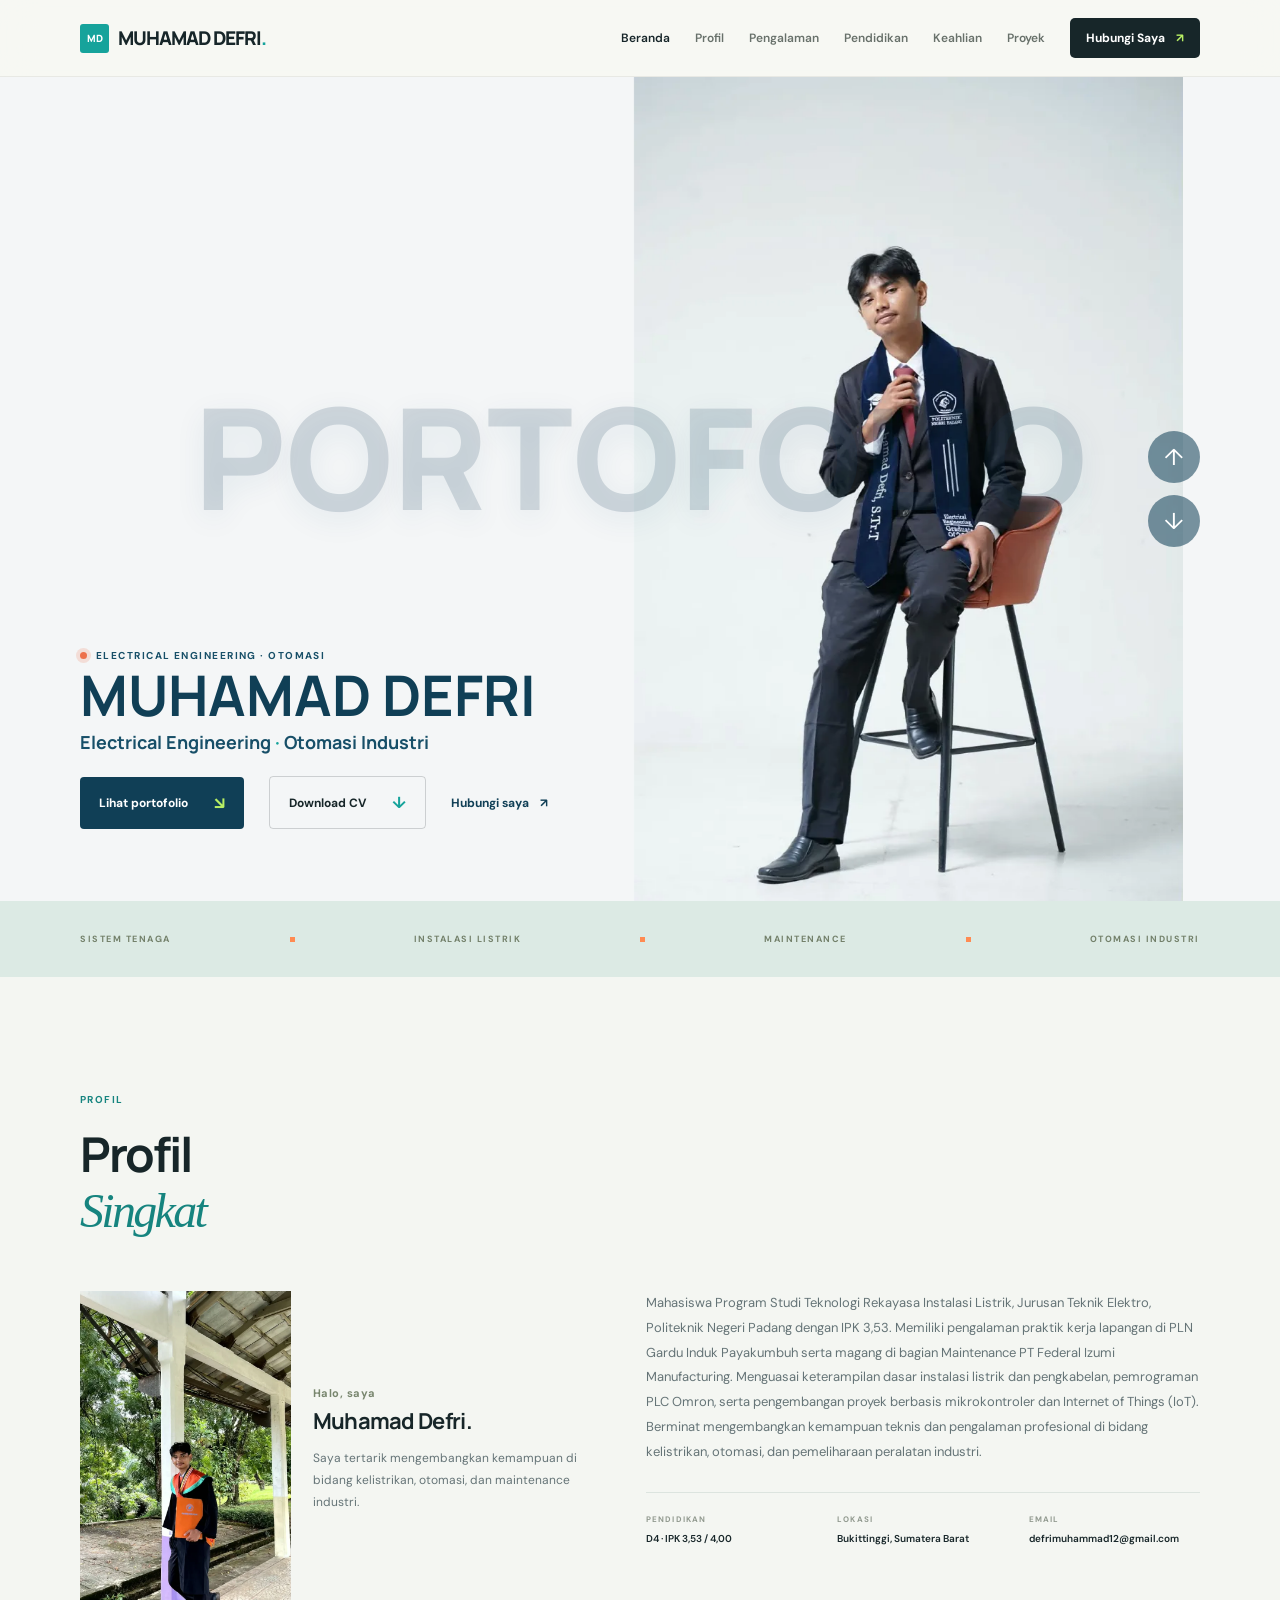
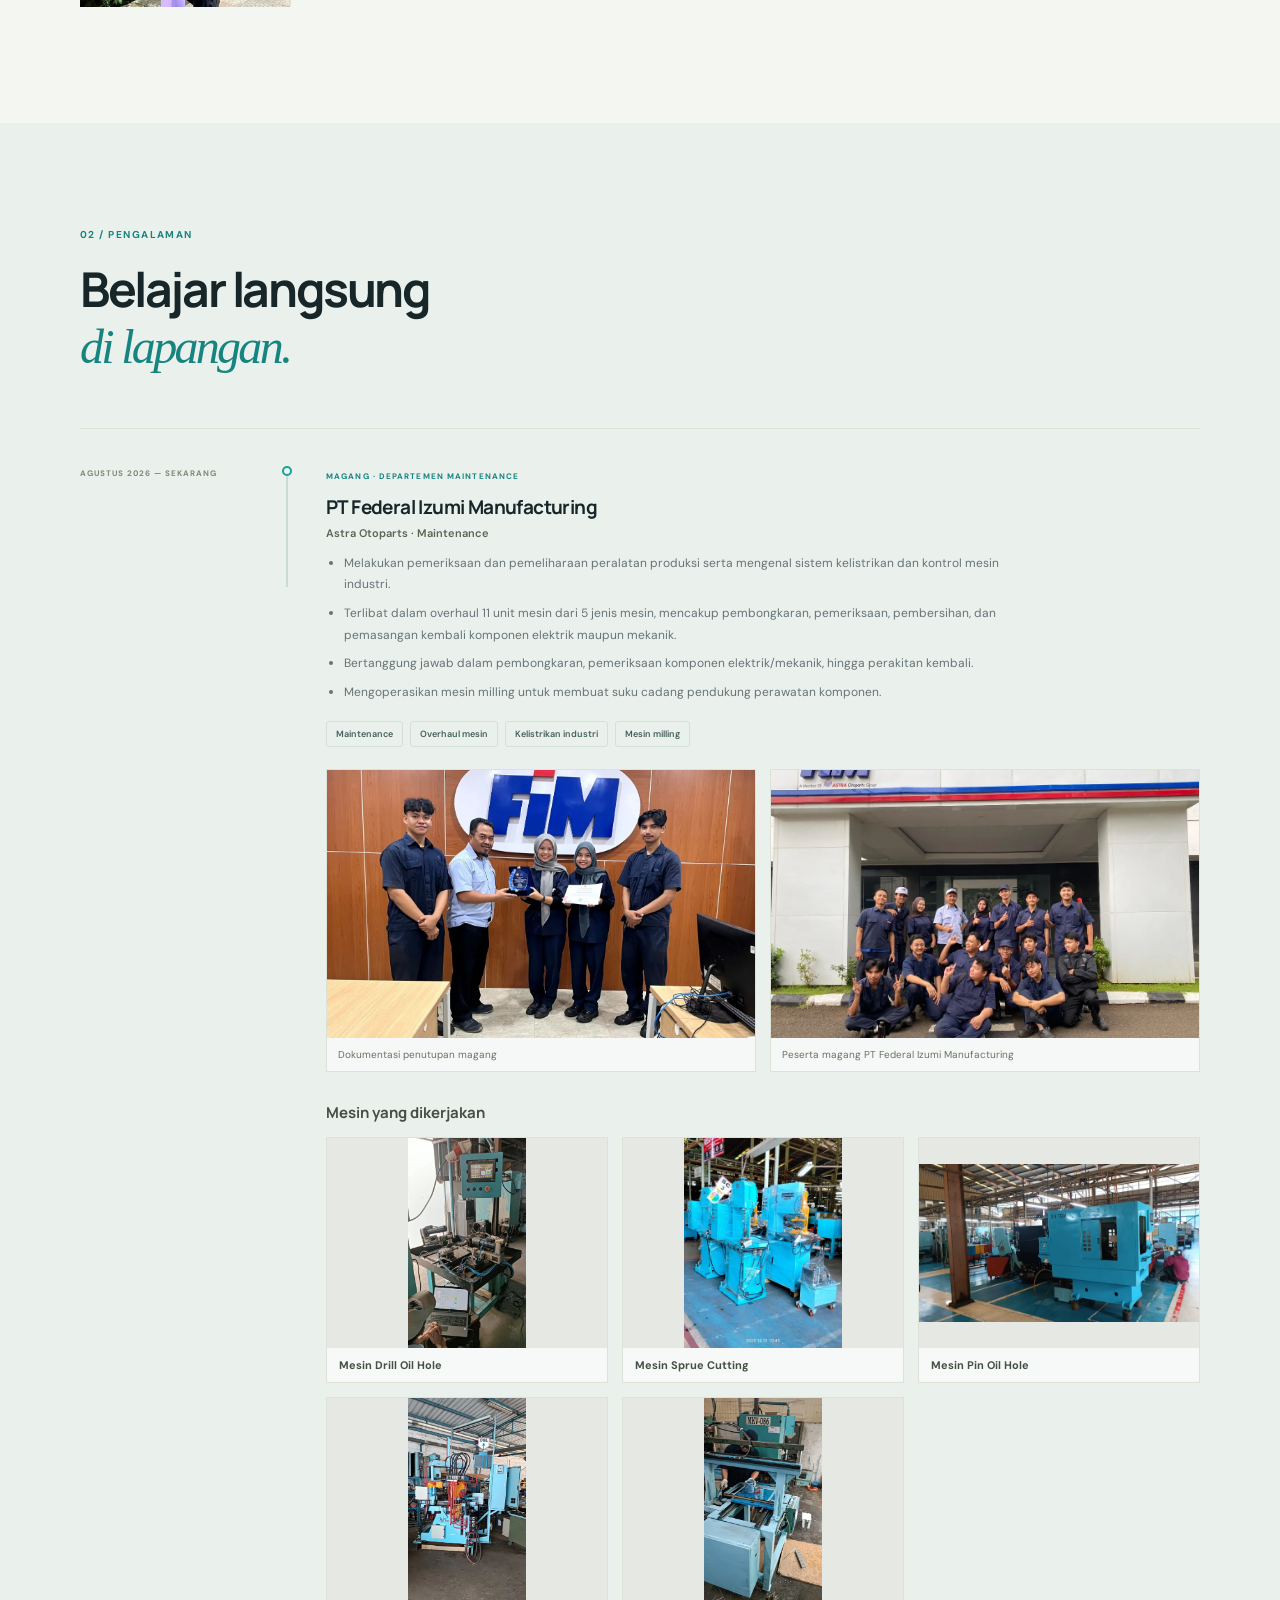
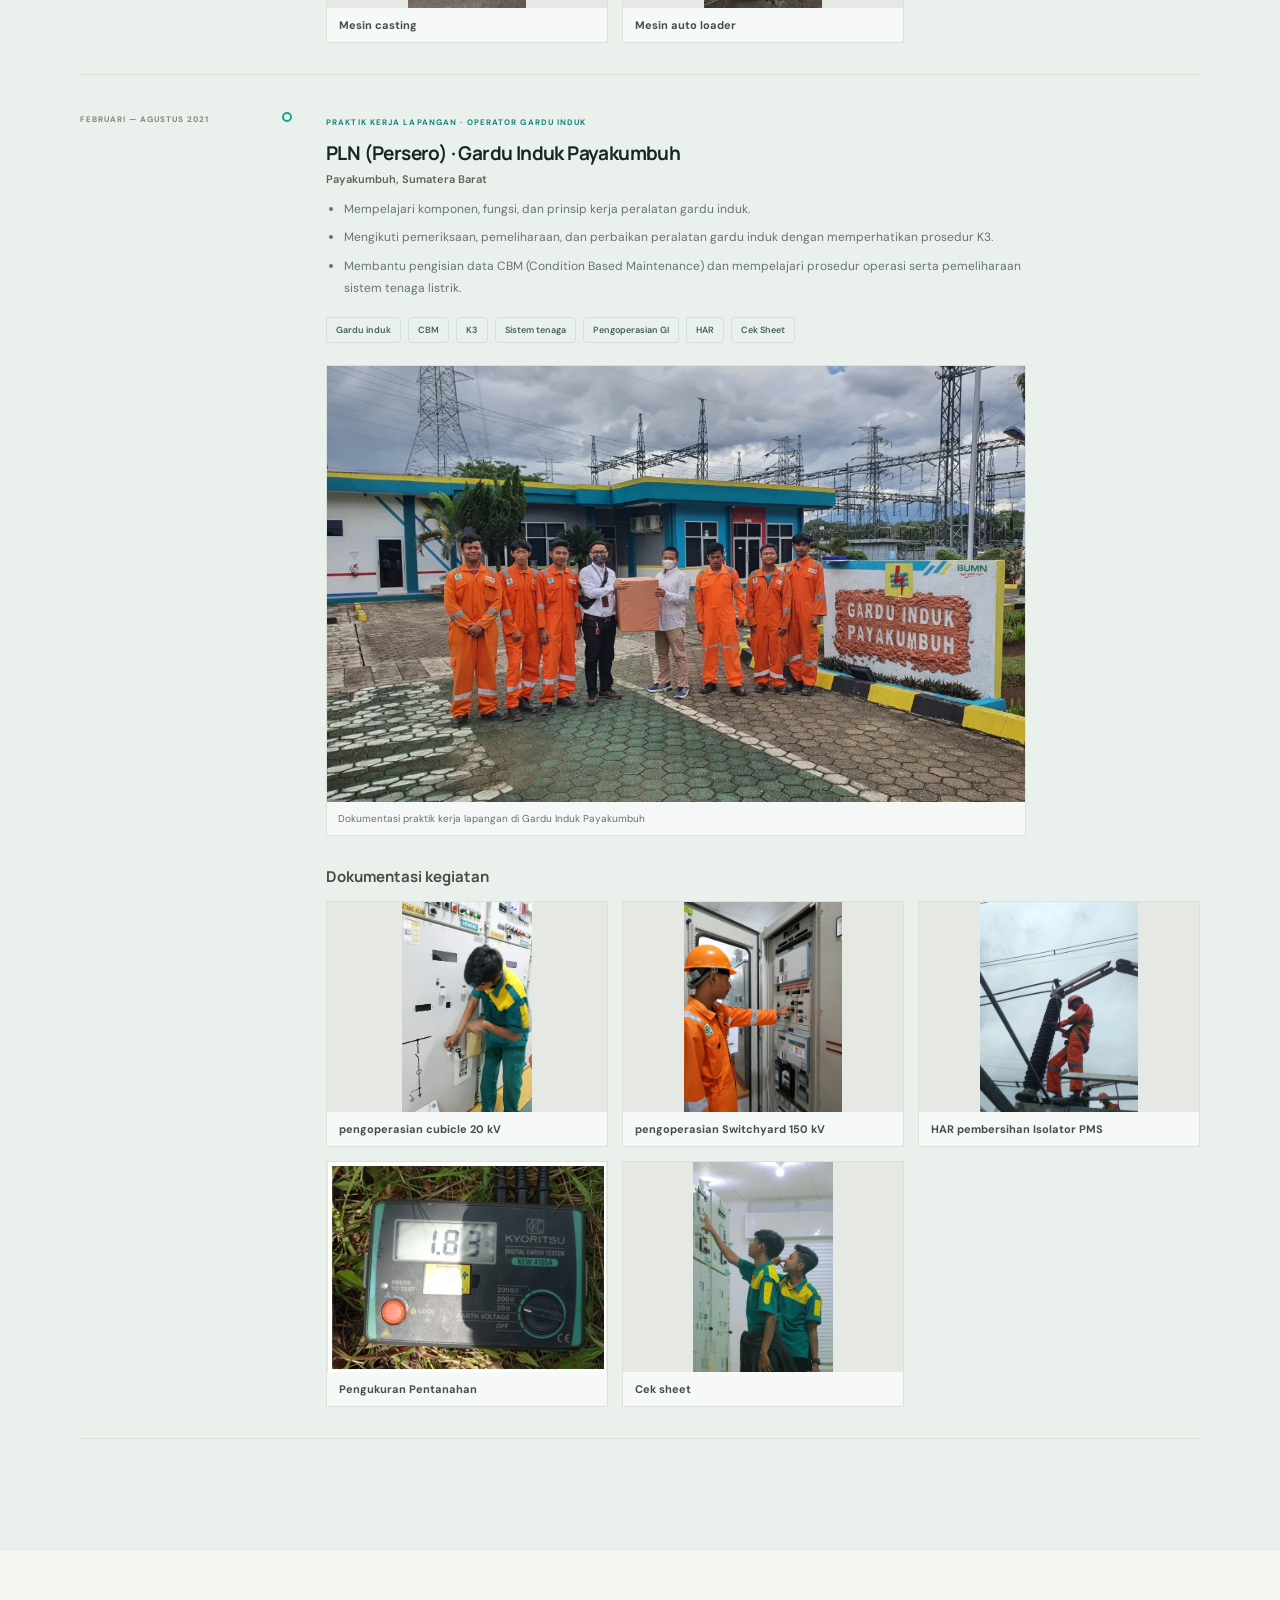
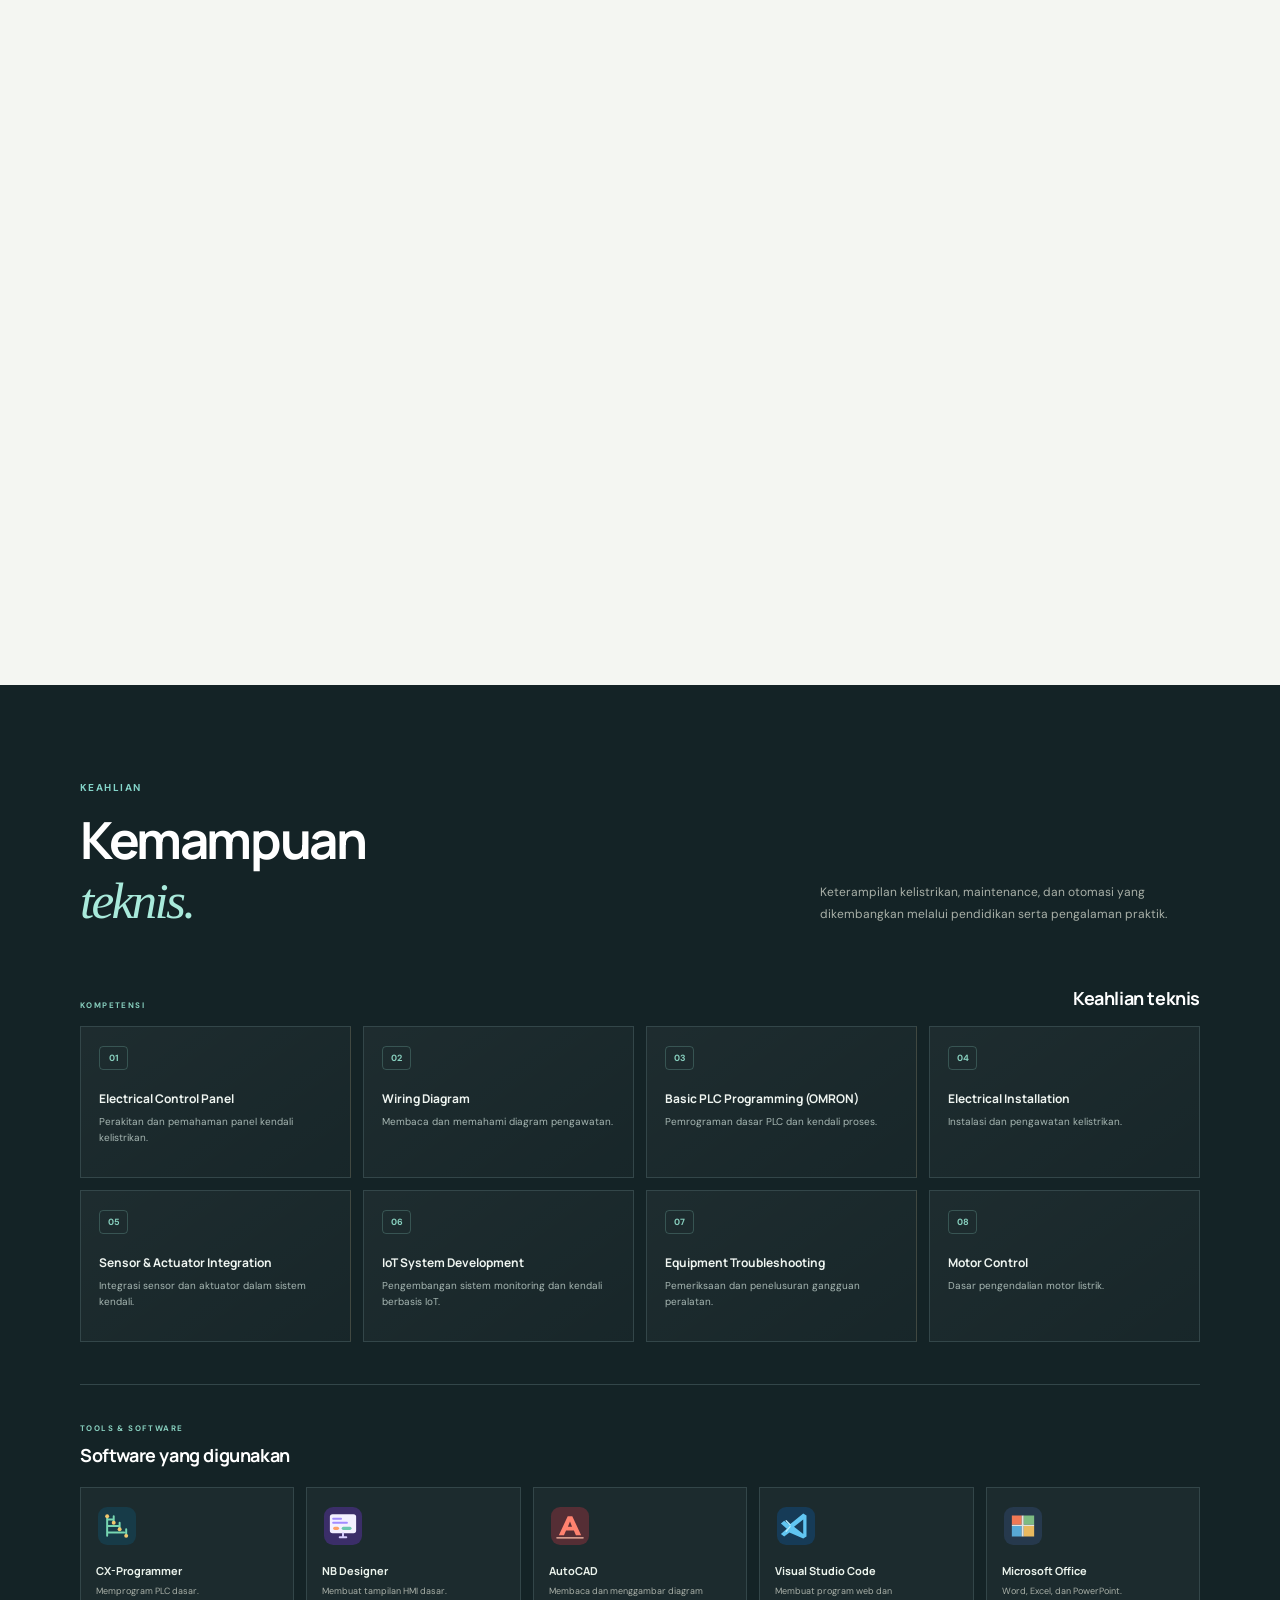
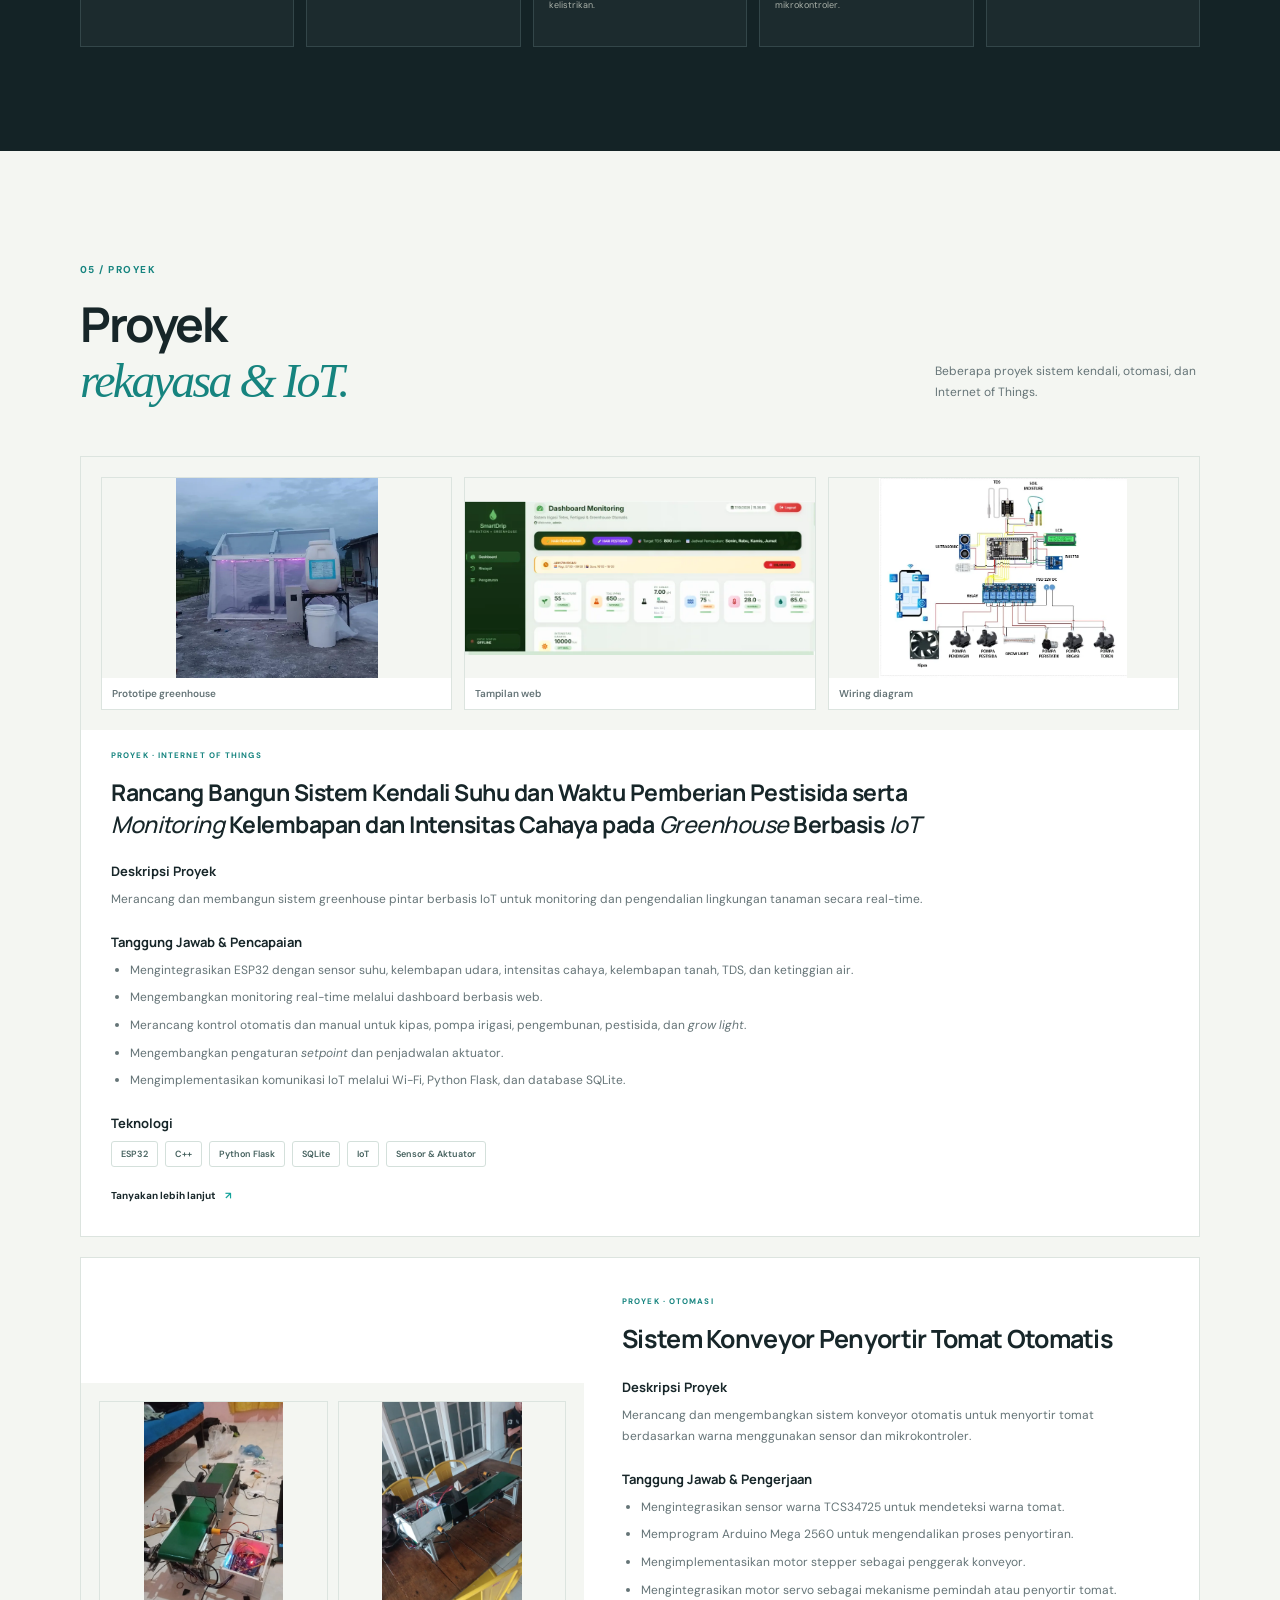
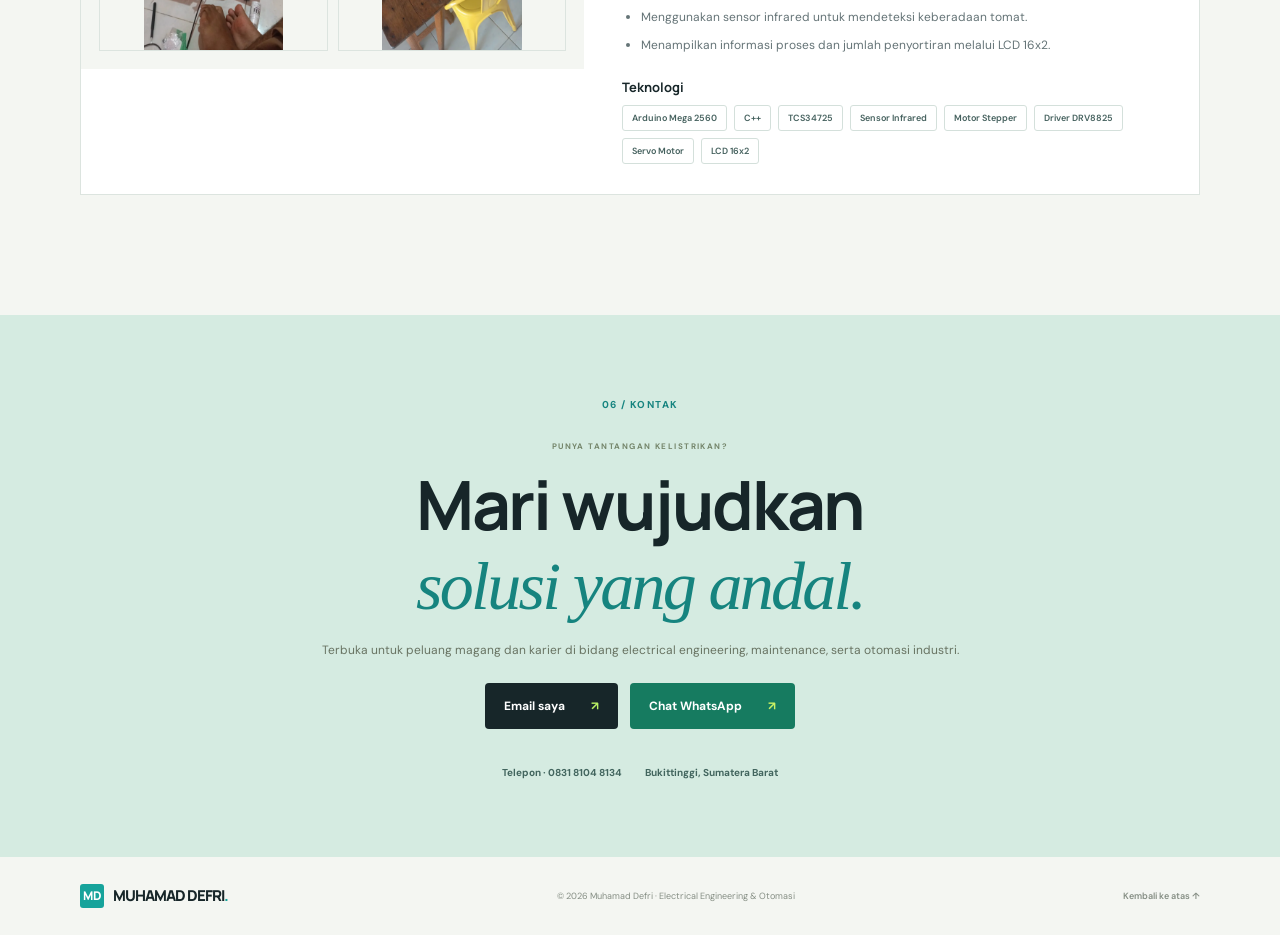
==== commit 0b60f7d3: "Optimize portfolio images to WebP" ====
--- a/index.html
+++ b/index.html
@@ -36,7 +36,7 @@
     <main>
         <section class="hero section-anchor" id="beranda">
             <div class="hero-photo">
-                <img class="hero-portrait" src="assets/muhamad-defri-beranda.png" alt="Muhamad Defri mengenakan setelan wisuda formal">
+                <img class="hero-portrait" src="assets/muhamad-defri-beranda.webp" alt="Muhamad Defri mengenakan setelan wisuda formal">
             </div>
             <span class="hero-portfolio-word" aria-hidden="true">PORTOFOLIO</span>
             <div class="container hero-grid">
@@ -71,7 +71,7 @@
             <div class="about-content">
                 <div class="about-intro">
                     <div class="about-portrait-frame">
-                        <img class="about-portrait" src="assets/muhamad-defri-profil.png" alt="Muhamad Defri mengenakan toga wisuda di lingkungan kampus" loading="lazy">
+                        <img class="about-portrait" src="assets/muhamad-defri-profil.webp" alt="Muhamad Defri mengenakan toga wisuda di lingkungan kampus" loading="lazy">
                     </div>
                     <div>
                         <span class="about-greeting">Halo, saya</span>
@@ -113,11 +113,11 @@
                             <div class="tag-list"><span>Maintenance</span><span>Overhaul mesin</span><span>Kelistrikan industri</span><span>Mesin milling</span></div>
                             <div class="internship-gallery" aria-label="Dokumentasi magang di PT Federal Izumi Manufacturing">
                                 <figure>
-                                    <img src="assets/federal-izumi-internship-award.png" alt="Foto bersama saat penyerahan penghargaan magang di PT Federal Izumi Manufacturing" loading="lazy">
+                                    <img src="assets/federal-izumi-internship-award.webp" alt="Foto bersama saat penyerahan penghargaan magang di PT Federal Izumi Manufacturing" loading="lazy">
                                     <figcaption>Dokumentasi penutupan magang</figcaption>
                                 </figure>
                                 <figure>
-                                    <img src="assets/federal-izumi-internship-team.png" alt="Foto bersama peserta magang di depan PT Federal Izumi Manufacturing" loading="lazy">
+                                    <img src="assets/federal-izumi-internship-team.webp" alt="Foto bersama peserta magang di depan PT Federal Izumi Manufacturing" loading="lazy">
                                     <figcaption>Peserta magang PT Federal Izumi Manufacturing</figcaption>
                                 </figure>
                             </div>
@@ -125,23 +125,23 @@
                                 <h4>Mesin yang dikerjakan</h4>
                                 <div class="machine-gallery-grid">
                                     <figure>
-                                        <img src="assets/mesin-magang-1.png" alt="Dokumentasi mesin 1 yang dikerjakan selama magang" loading="lazy">
+                                        <img src="assets/mesin-magang-1.webp" alt="Dokumentasi mesin 1 yang dikerjakan selama magang" loading="lazy">
                                         <figcaption>Mesin Drill Oil Hole</figcaption>
                                     </figure>
                                     <figure>
-                                        <img src="assets/mesin-magang-2.png" alt="Dokumentasi mesin 2 yang dikerjakan selama magang" loading="lazy">
+                                        <img src="assets/mesin-magang-2.webp" alt="Dokumentasi mesin 2 yang dikerjakan selama magang" loading="lazy">
                                         <figcaption>Mesin Sprue Cutting</figcaption>
                                     </figure>
                                     <figure>
-                                        <img src="assets/mesin-magang-3.png" alt="Dokumentasi mesin 3 yang dikerjakan selama magang" loading="lazy">
+                                        <img src="assets/mesin-magang-3.webp" alt="Dokumentasi mesin 3 yang dikerjakan selama magang" loading="lazy">
                                         <figcaption>Mesin Pin Oil Hole</figcaption>
                                     </figure>
                                     <figure>
-                                        <img src="assets/mesin-magang-4.png" alt="Dokumentasi mesin 4 yang dikerjakan selama magang" loading="lazy">
+                                        <img src="assets/mesin-magang-4.webp" alt="Dokumentasi mesin 4 yang dikerjakan selama magang" loading="lazy">
                                         <figcaption>Mesin casting</figcaption>
                                     </figure>
                                     <figure>
-                                        <img src="assets/mesin-magang-5.png" alt="Dokumentasi mesin 5 yang dikerjakan selama magang" loading="lazy">
+                                        <img src="assets/mesin-magang-5.webp" alt="Dokumentasi mesin 5 yang dikerjakan selama magang" loading="lazy">
                                         <figcaption>Mesin auto loader</figcaption>
                                     </figure>
                                 </div>
@@ -163,7 +163,7 @@
                             <div class="tag-list"><span>Gardu induk</span><span>CBM</span><span>K3</span><span>Sistem tenaga</span><span>Pengoperasian GI</span><span>HAR</span><span>Cek Sheet</span></div>
                             <div class="internship-gallery internship-gallery-single" aria-label="Dokumentasi praktik kerja lapangan di Gardu Induk Payakumbuh">
                                 <figure>
-                                    <img src="assets/magang-gardu-induk-payakumbuh.png" alt="Foto bersama peserta praktik kerja lapangan di depan Gardu Induk Payakumbuh" loading="lazy">
+                                    <img src="assets/magang-gardu-induk-payakumbuh.webp" alt="Foto bersama peserta praktik kerja lapangan di depan Gardu Induk Payakumbuh" loading="lazy">
                                     <figcaption>Dokumentasi praktik kerja lapangan di Gardu Induk Payakumbuh</figcaption>
                                 </figure>
                             </div>
@@ -171,23 +171,23 @@
                                 <h4>Dokumentasi kegiatan</h4>
                                 <div class="machine-gallery-grid">
                                     <figure>
-                                        <img src="assets/magang-gardu-induk-kegiatan-1.jpg" alt="Dokumentasi kegiatan praktik kerja lapangan di Gardu Induk Payakumbuh, foto 1" loading="lazy">
+                                        <img src="assets/magang-gardu-induk-kegiatan-1.webp" alt="Dokumentasi kegiatan praktik kerja lapangan di Gardu Induk Payakumbuh, foto 1" loading="lazy">
                                         <figcaption>pengoperasian cubicle 20 kV</figcaption>
                                     </figure>
                                     <figure>
-                                        <img src="assets/magang-gardu-induk-kegiatan-2.png" alt="Dokumentasi kegiatan praktik kerja lapangan di Gardu Induk Payakumbuh, foto 2" loading="lazy">
+                                        <img src="assets/magang-gardu-induk-kegiatan-2.webp" alt="Dokumentasi kegiatan praktik kerja lapangan di Gardu Induk Payakumbuh, foto 2" loading="lazy">
                                         <figcaption>pengoperasian Switchyard 150 kV</figcaption>
                                     </figure>
                                     <figure>
-                                        <img src="assets/magang-gardu-induk-kegiatan-3.png" alt="Dokumentasi kegiatan praktik kerja lapangan di Gardu Induk Payakumbuh, foto 3" loading="lazy">
+                                        <img src="assets/magang-gardu-induk-kegiatan-3.webp" alt="Dokumentasi kegiatan praktik kerja lapangan di Gardu Induk Payakumbuh, foto 3" loading="lazy">
                                         <figcaption>HAR pembersihan Isolator PMS </figcaption>
                                     </figure>
                                     <figure>
-                                        <img src="assets/magang-gardu-induk-kegiatan-4.jpg" alt="Dokumentasi kegiatan praktik kerja lapangan di Gardu Induk Payakumbuh, foto 4" loading="lazy">
+                                        <img src="assets/magang-gardu-induk-kegiatan-4.webp" alt="Dokumentasi kegiatan praktik kerja lapangan di Gardu Induk Payakumbuh, foto 4" loading="lazy">
                                         <figcaption>Pengukuran Pentanahan</figcaption>
                                     </figure>
                                     <figure>
-                                        <img src="assets/magang-gardu-induk-kegiatan-5.png" alt="Dokumentasi kegiatan praktik kerja lapangan di Gardu Induk Payakumbuh, foto 5" loading="lazy">
+                                        <img src="assets/magang-gardu-induk-kegiatan-5.webp" alt="Dokumentasi kegiatan praktik kerja lapangan di Gardu Induk Payakumbuh, foto 5" loading="lazy">
                                         <figcaption>Cek sheet </figcaption>
                                     </figure>
                                 </div>
@@ -204,7 +204,7 @@
                 <h2>Fondasi<br><span>kelistrikan.</span></h2>
             </div>
             <article class="education-card">
-                <img class="education-logo education-logo-pnp" src="assets/logo-pnp.png" alt="Logo Politeknik Negeri Padang" loading="lazy">
+                <img class="education-logo education-logo-pnp" src="assets/logo-pnp.webp" alt="Logo Politeknik Negeri Padang" loading="lazy">
                 <div class="education-card-content">
                     <span class="timeline-type">DIPLOMA 4 · 2022—2026</span>
                     <h3>Teknologi Rekayasa Instalasi Listrik</h3>
@@ -214,7 +214,7 @@
                 <span class="education-year">D4</span>
             </article>
             <article class="education-card">
-                <img class="education-logo education-logo-smk" src="assets/logo-smkn-1-bukittinggi.png" alt="Logo SMKN 1 Bukittinggi" loading="lazy">
+                <img class="education-logo education-logo-smk" src="assets/logo-smkn-1-bukittinggi.webp" alt="Logo SMKN 1 Bukittinggi" loading="lazy">
                 <div class="education-card-content">
                     <span class="timeline-type">SEKOLAH MENENGAH KEJURUAN · TEKNIK LISTRIK</span>
                     <h3>Teknik Instalasi Tenaga Listrik</h3>
@@ -292,15 +292,15 @@
             <article class="project-card project-card-greenhouse">
                 <div class="project-photo-gallery" aria-label="Dokumentasi proyek greenhouse berbasis IoT">
                     <figure>
-                        <img src="assets/proyek-greenhouse-iot.png" alt="Prototipe greenhouse untuk sistem kendali dan monitoring tanaman berbasis IoT" loading="lazy">
+                        <img src="assets/proyek-greenhouse-iot.webp" alt="Prototipe greenhouse untuk sistem kendali dan monitoring tanaman berbasis IoT" loading="lazy">
                         <figcaption>Prototipe greenhouse</figcaption>
                     </figure>
                     <figure>
-                        <img src="assets/proyek-greenhouse-dashboard.png" alt="Tampilan web dashboard monitoring greenhouse" loading="lazy">
+                        <img src="assets/proyek-greenhouse-dashboard.webp" alt="Tampilan web dashboard monitoring greenhouse" loading="lazy">
                         <figcaption>Tampilan web</figcaption>
                     </figure>
                     <figure>
-                        <img src="assets/proyek-greenhouse-wiring-diagram.png" alt="Wiring diagram sistem kendali dan monitoring greenhouse" loading="lazy">
+                        <img src="assets/proyek-greenhouse-wiring-diagram.webp" alt="Wiring diagram sistem kendali dan monitoring greenhouse" loading="lazy">
                         <figcaption>Wiring diagram</figcaption>
                     </figure>
                 </div>
@@ -324,8 +324,8 @@
             </article>
             <article class="project-card project-card-conveyor">
                 <div class="project-photo-gallery" aria-label="Dokumentasi proyek conveyor pemisah tomat">
-                    <img src="assets/proyek-conveyor-tomat-1.png" alt="Prototipe sistem konveyor otomatis penyortir tomat berdasarkan warna" loading="lazy">
-                    <img src="assets/proyek-conveyor-tomat-2.png" alt="Tampilan lain sistem konveyor otomatis penyortir tomat" loading="lazy">
+                    <img src="assets/proyek-conveyor-tomat-1.webp" alt="Prototipe sistem konveyor otomatis penyortir tomat berdasarkan warna" loading="lazy">
+                    <img src="assets/proyek-conveyor-tomat-2.webp" alt="Tampilan lain sistem konveyor otomatis penyortir tomat" loading="lazy">
                 </div>
                 <div class="project-info">
                     <span class="timeline-type">PROYEK · OTOMASI</span>
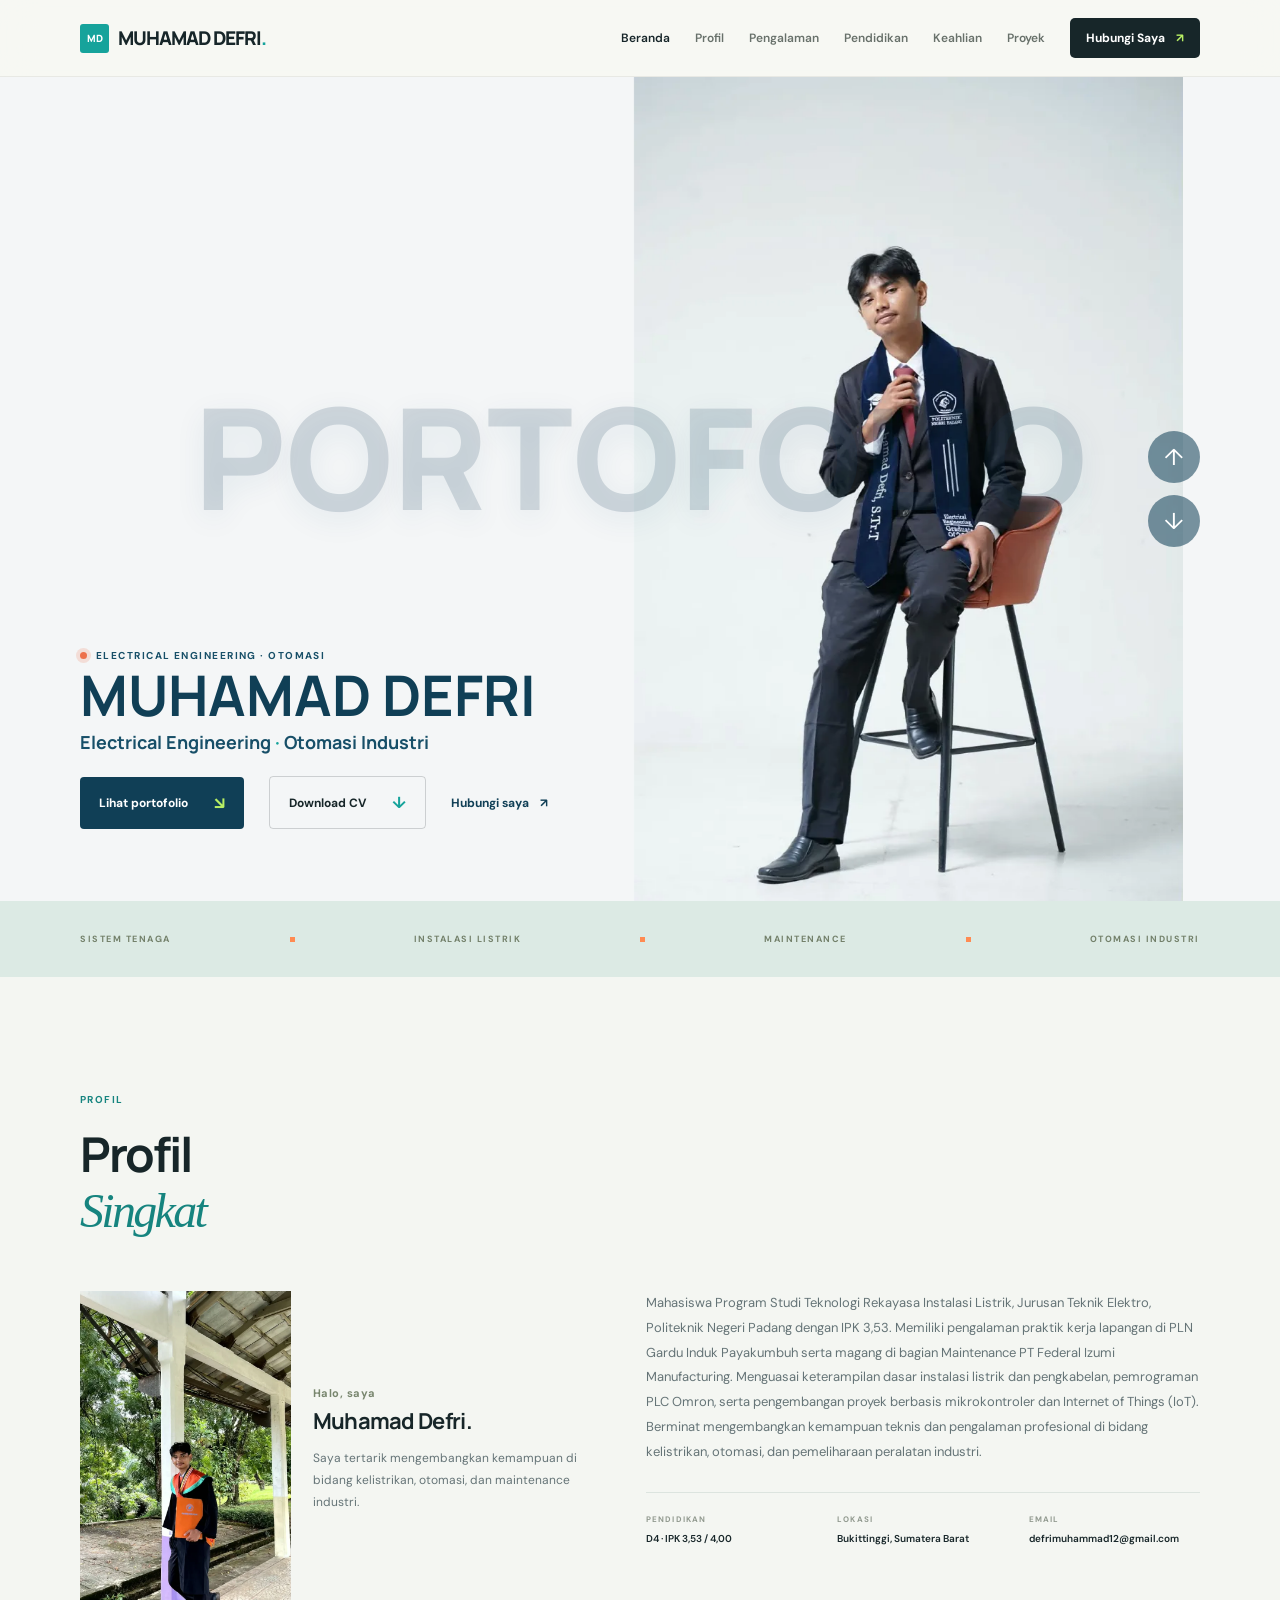
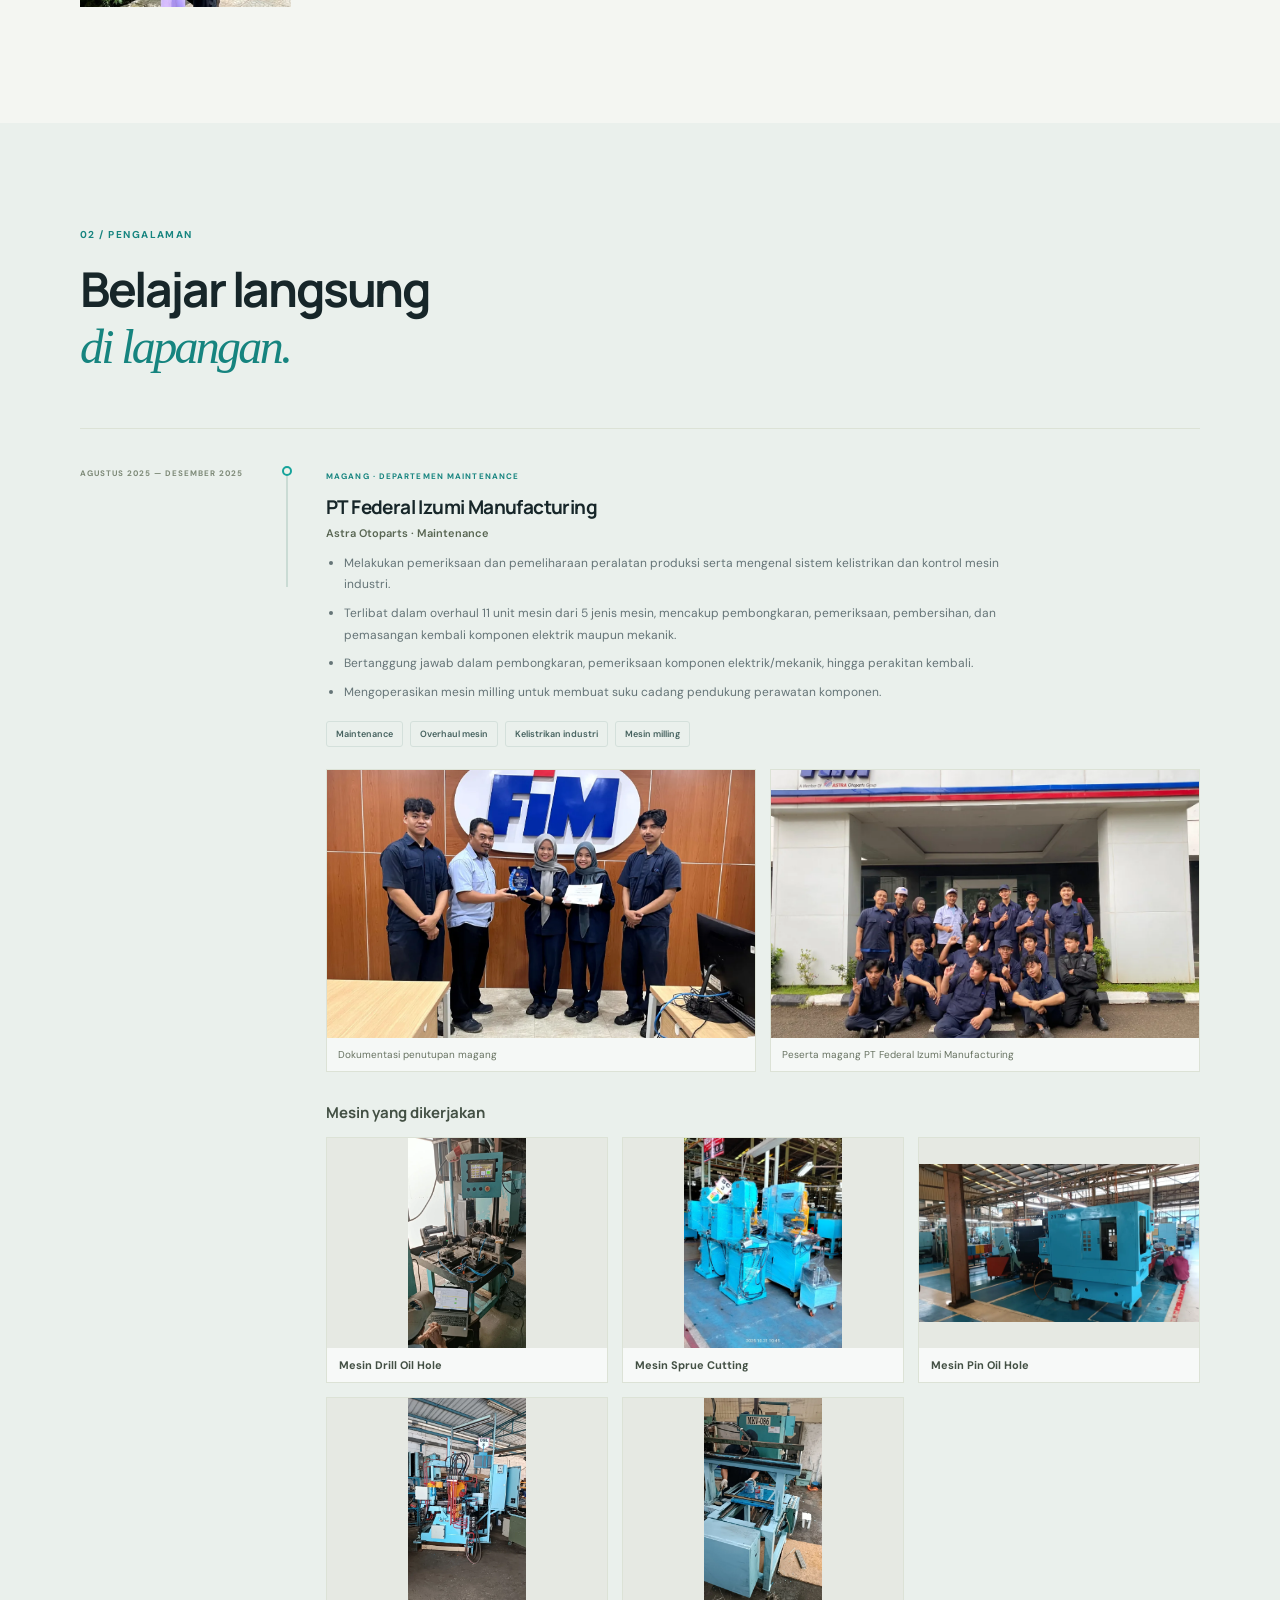
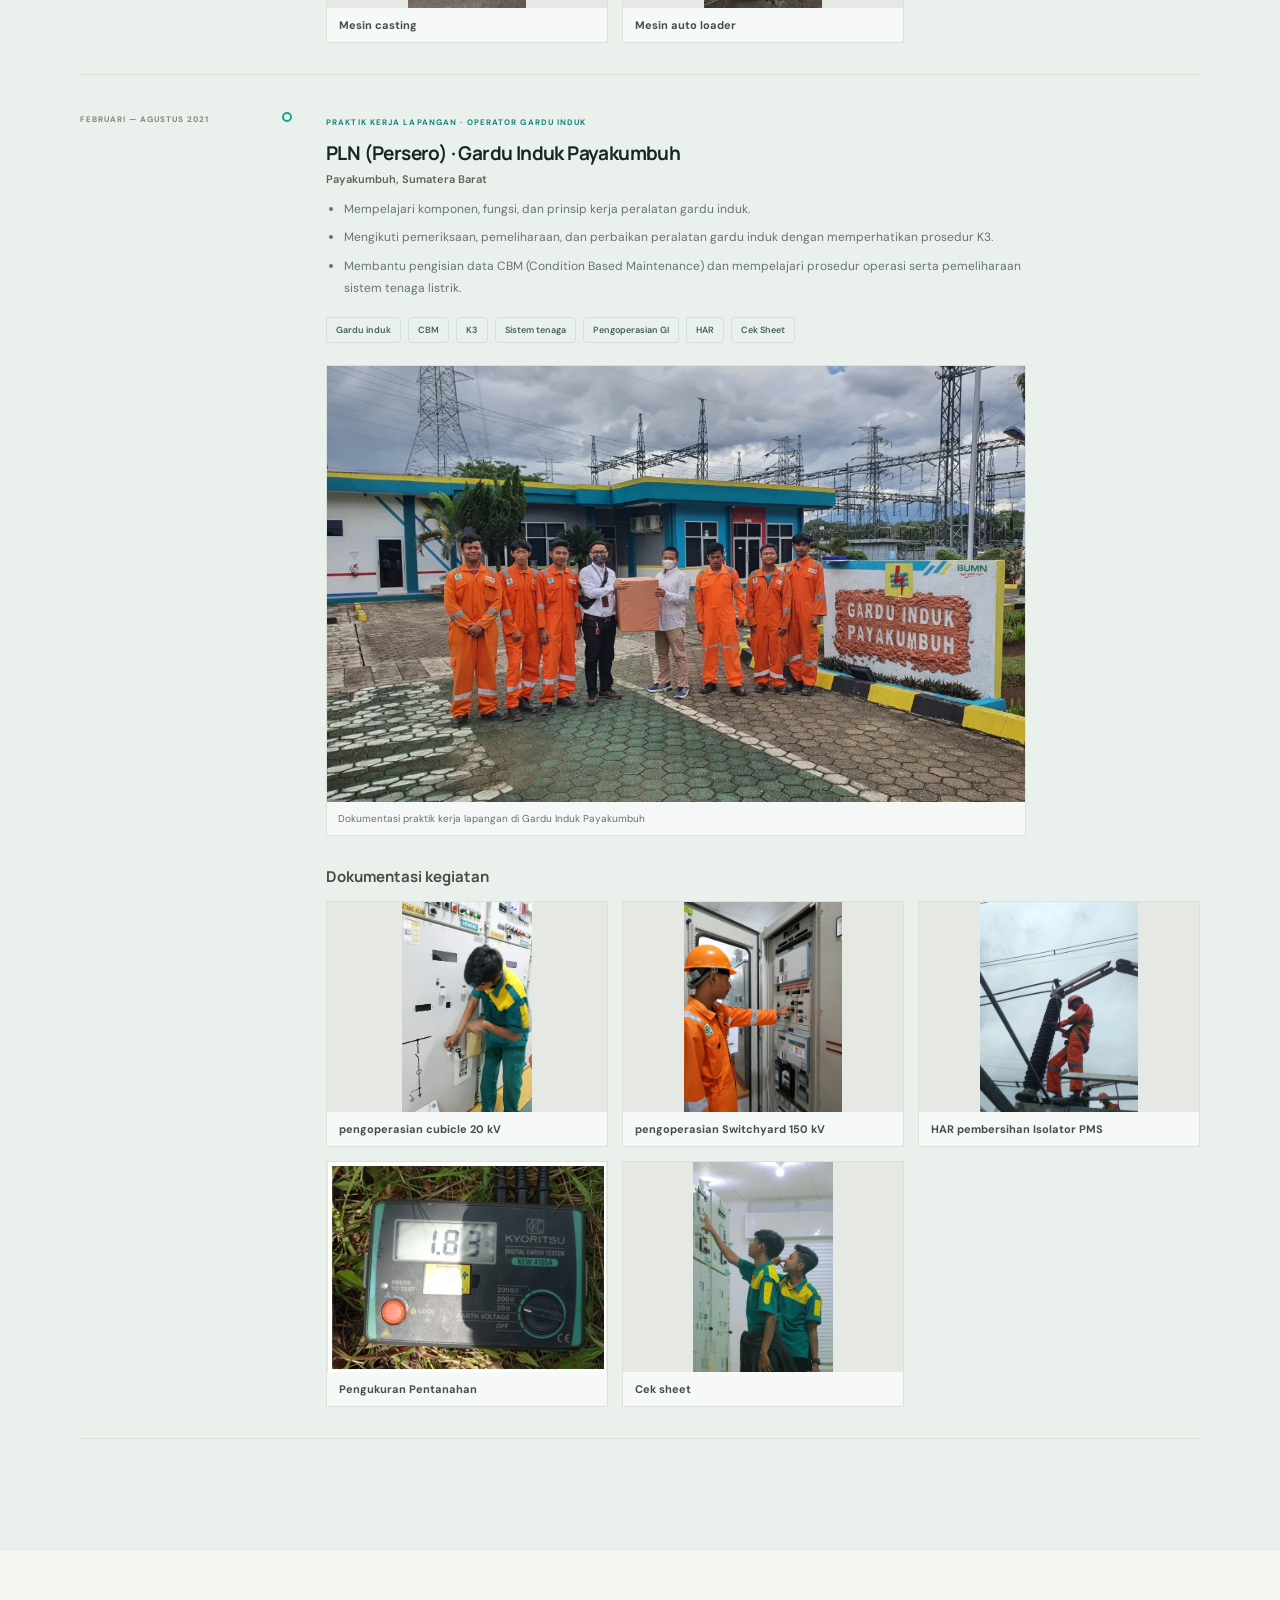
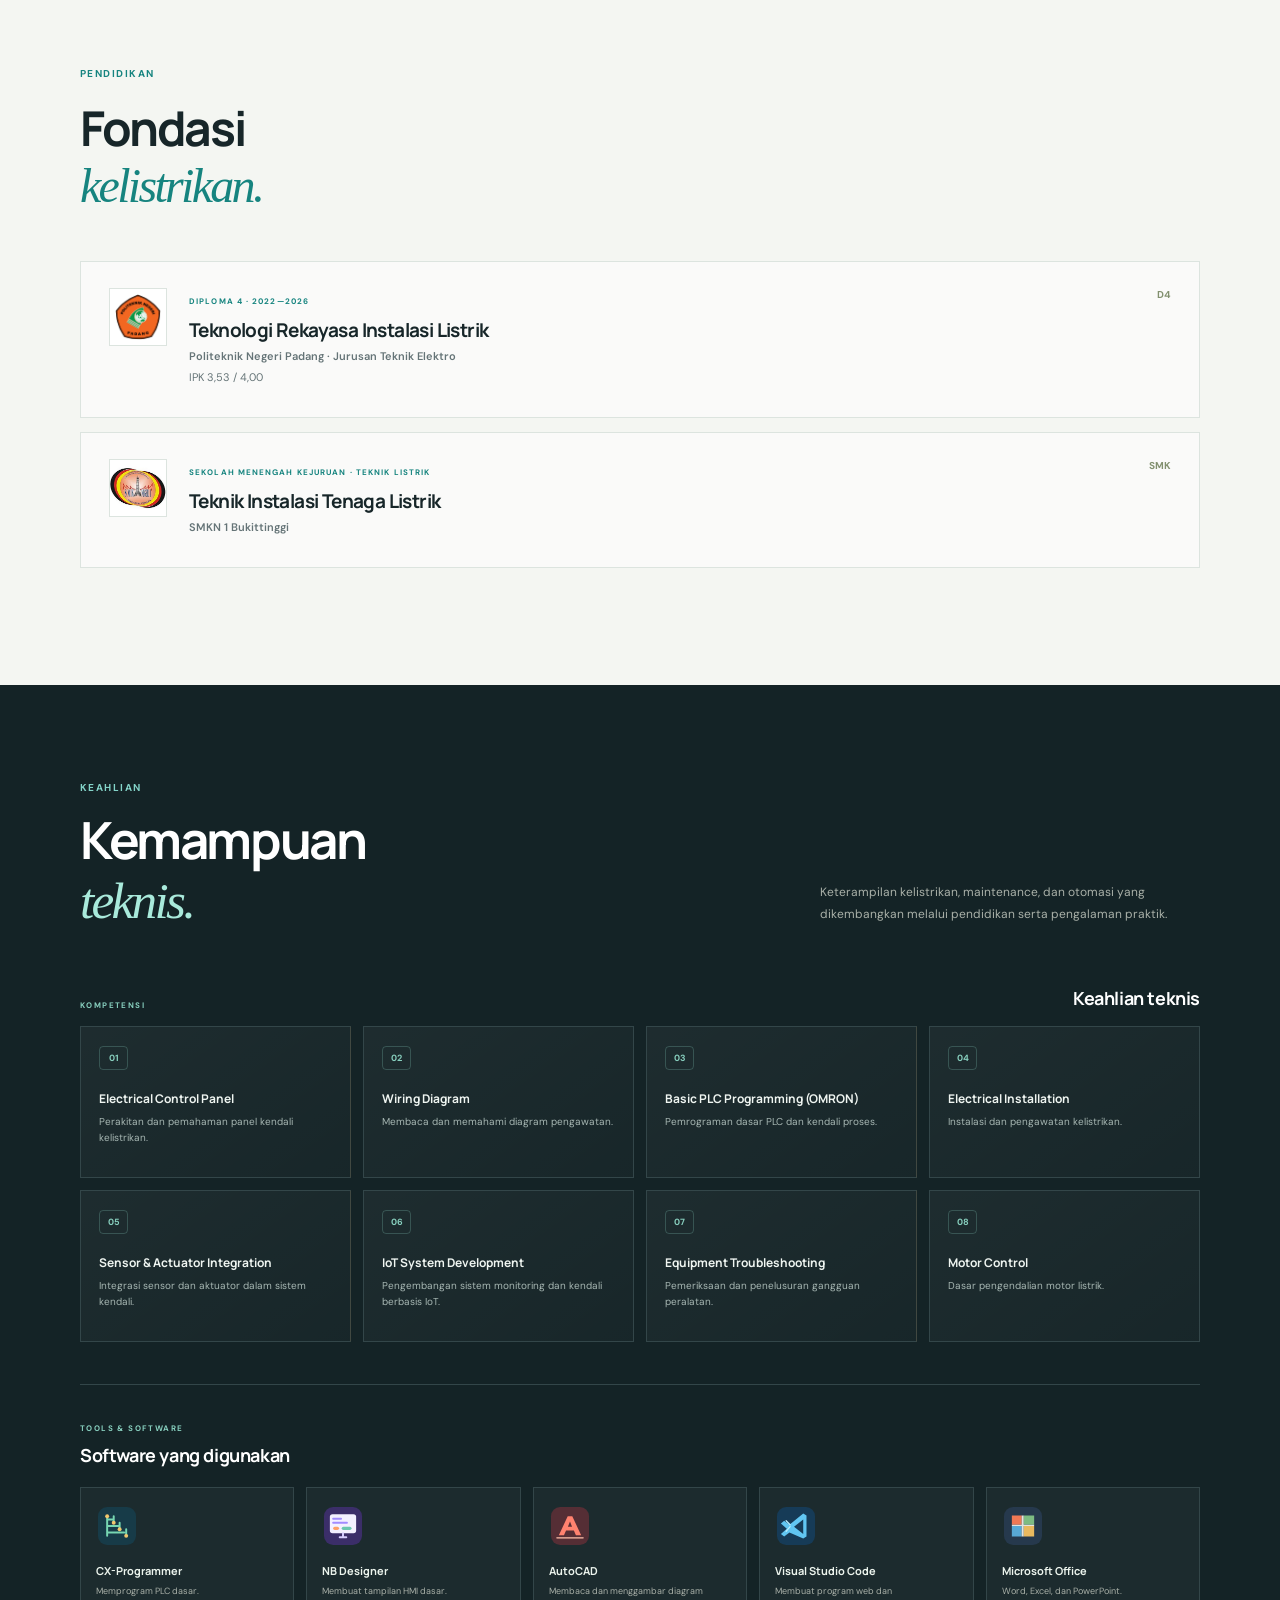
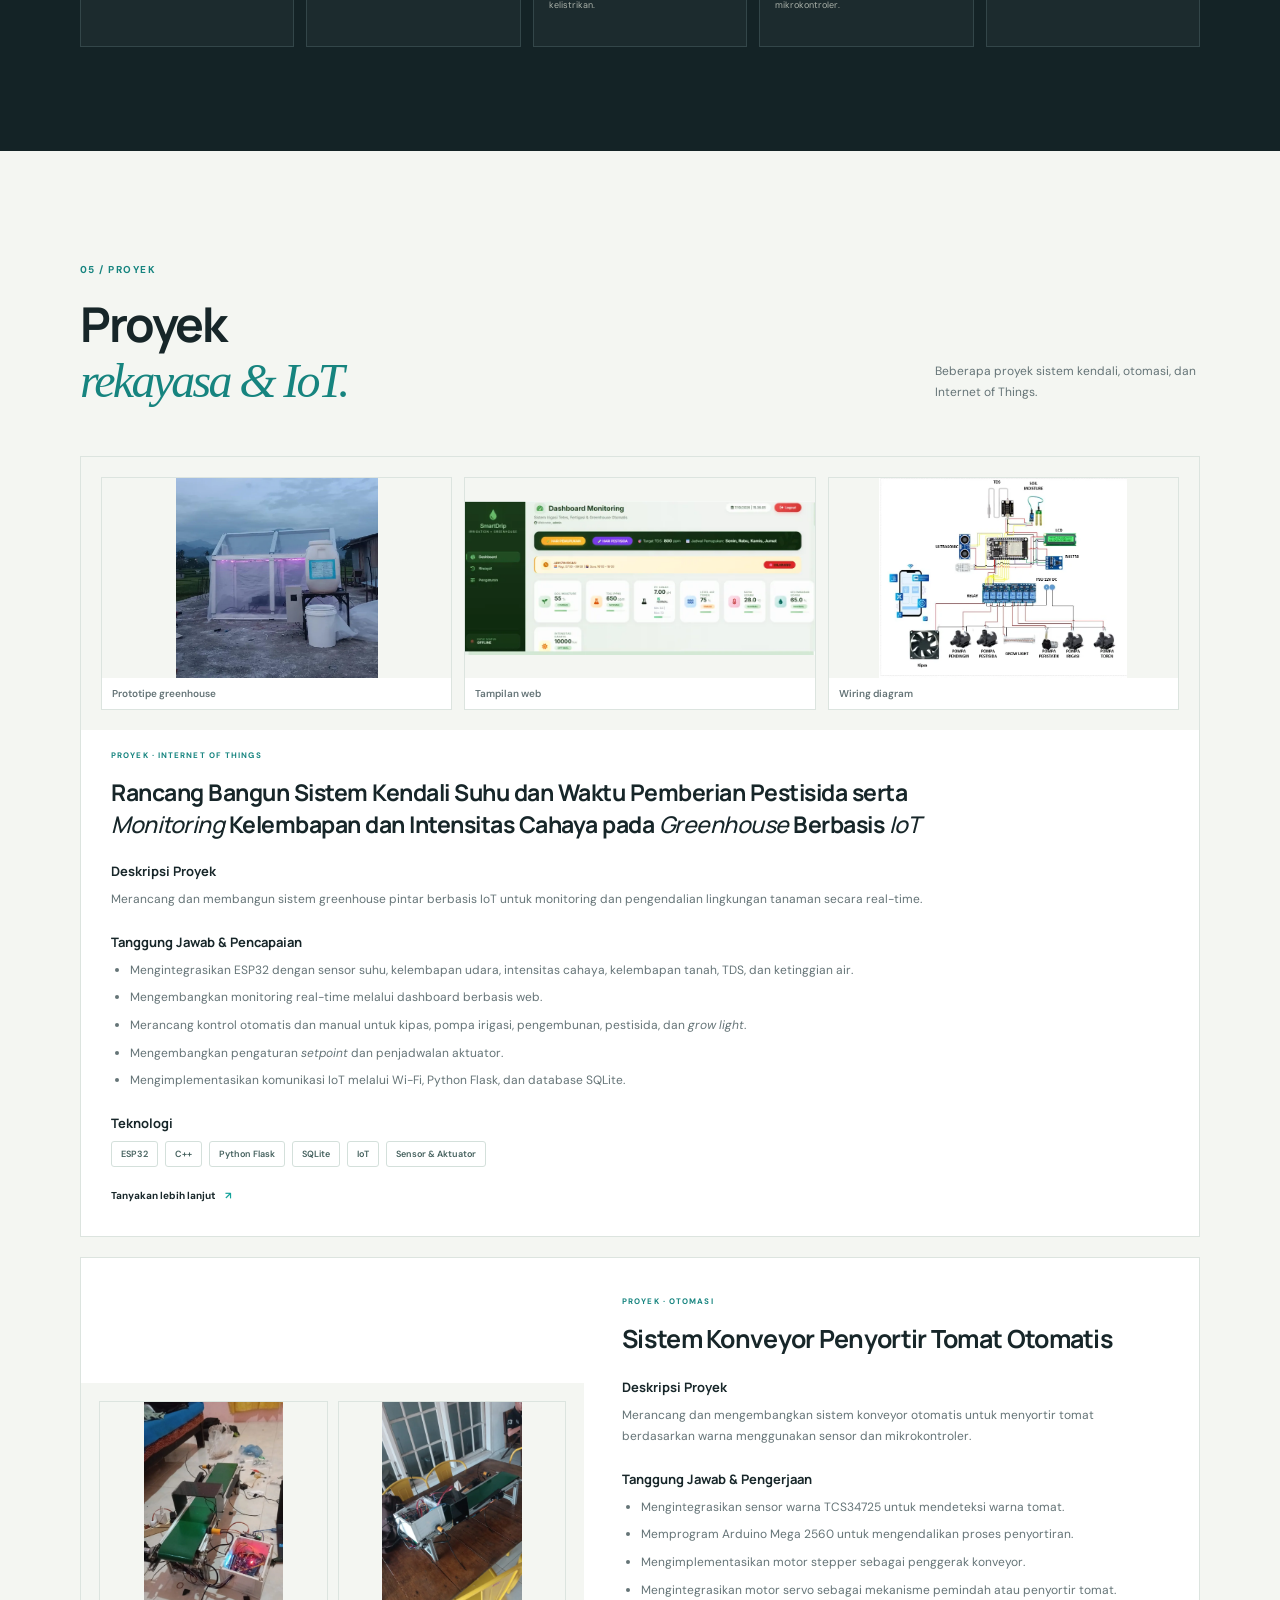
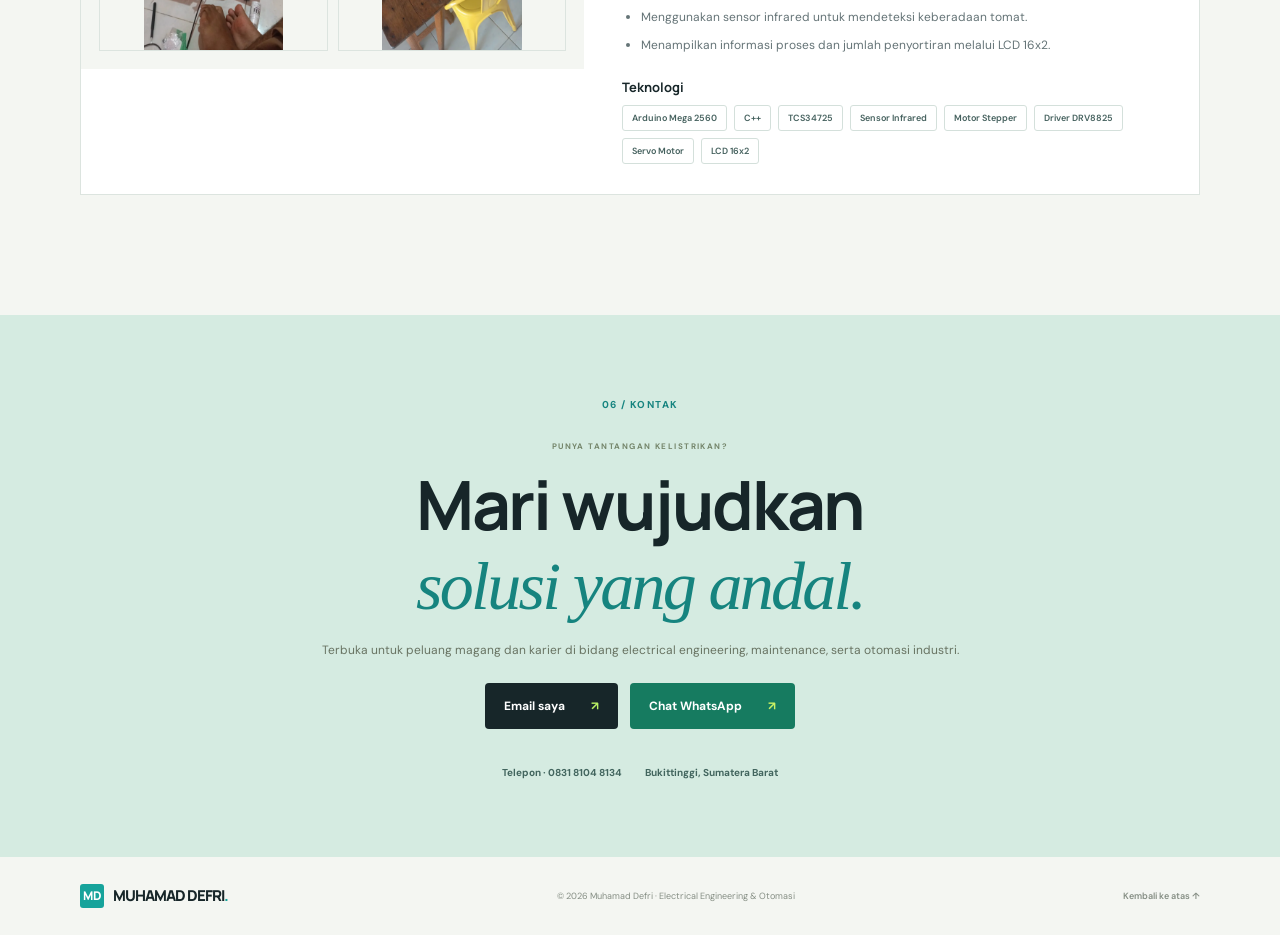
==== commit 41ac8598: "Update CV dan konten portfolio" ====
--- a/index.html
+++ b/index.html
@@ -1,4 +1,4 @@
-<!DOCTYPE html>
+﻿<!DOCTYPE html>
 <html lang="id">
 <head>
     <meta charset="UTF-8">
@@ -98,7 +98,7 @@
                 </div>
                 <div class="timeline">
                     <article class="timeline-item">
-                        <span class="timeline-date">AGUSTUS 2026 — SEKARANG</span>
+                        <span class="timeline-date">AGUSTUS 2025 — DESEMBER 2025</span>
                         <div class="timeline-marker"></div>
                         <div class="timeline-copy">
                             <span class="timeline-type">MAGANG · DEPARTEMEN MAINTENANCE</span>
